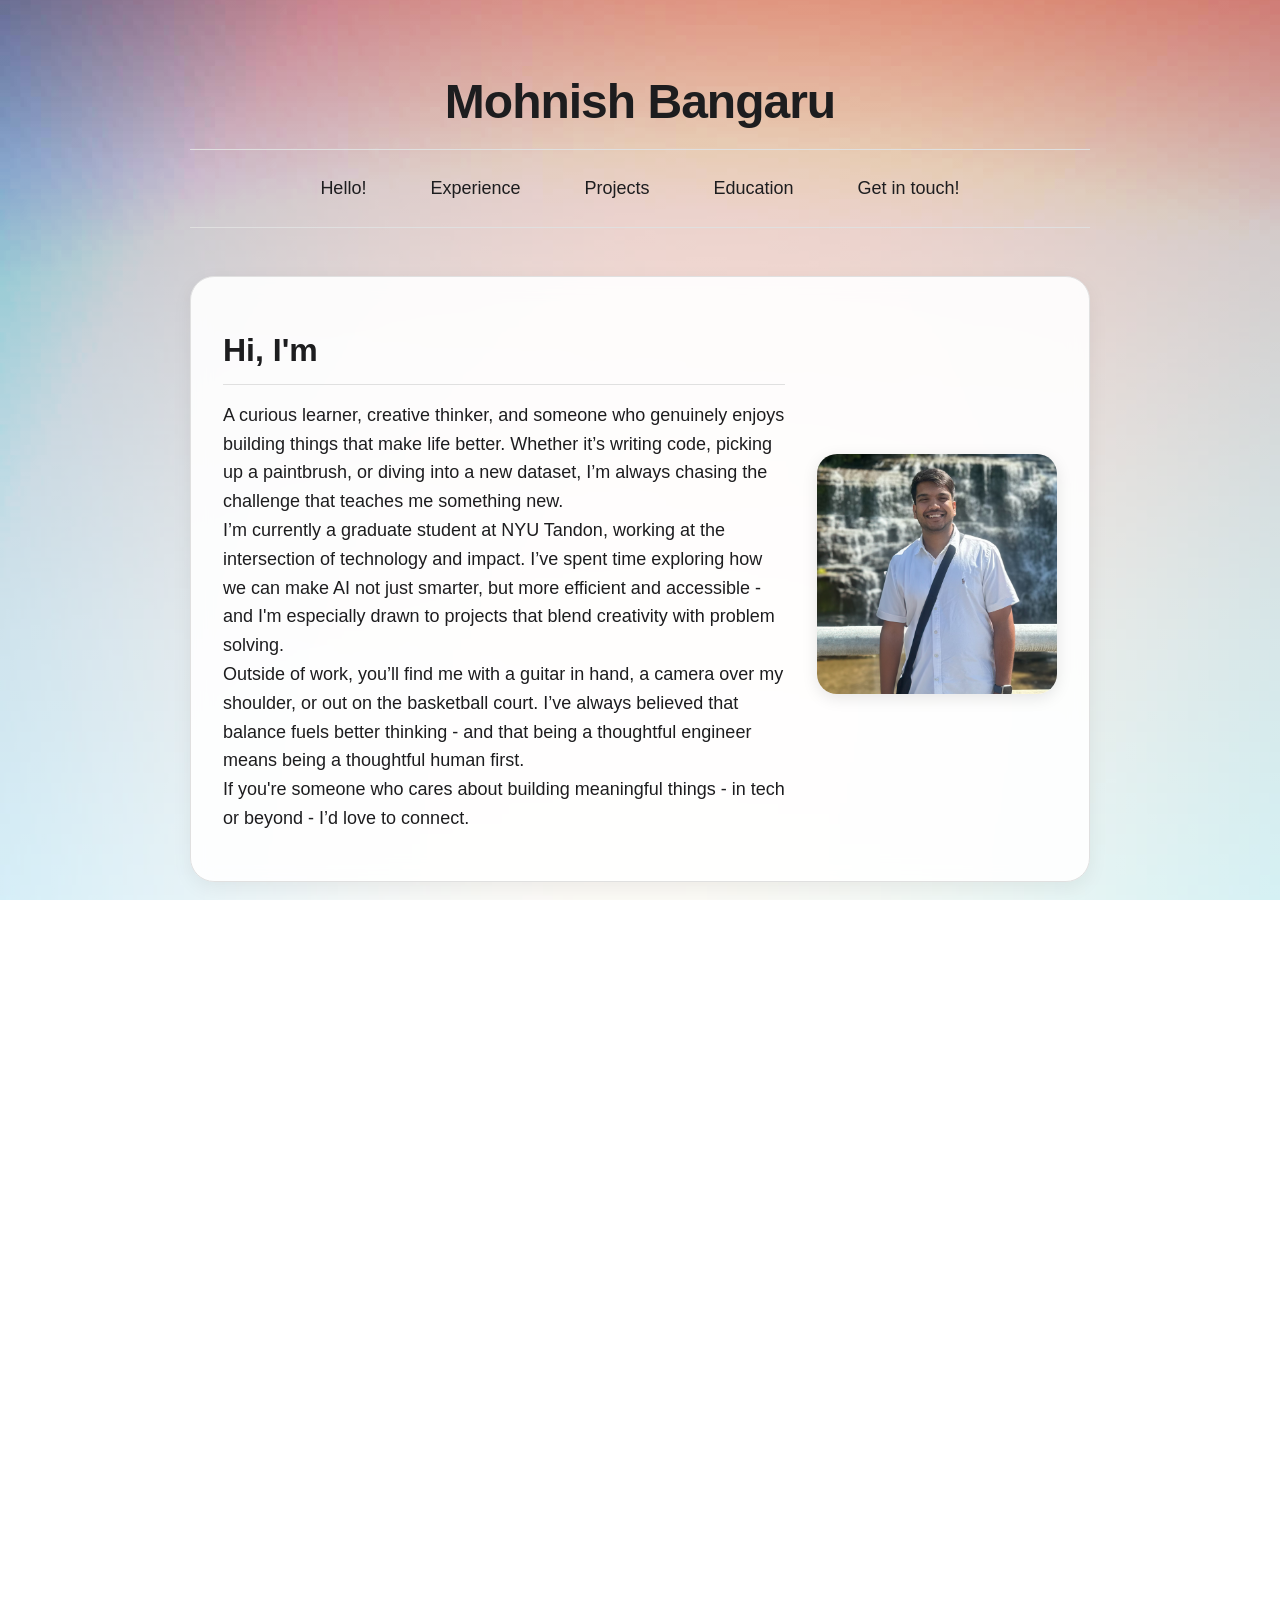
==== index.html @ 1b105433 "Remove dark mode toggle functionality - Remove theme toggle button from header - Remove all theme ma" ====
<!DOCTYPE html>
<html lang="en">
<head>
  <meta charset="UTF-8" />
  <meta name="viewport" content="width=device-width, initial-scale=1.0"/>
  
  <!-- SEO Meta Tags -->
  <title>Mohnish Bangaru - Data Scientist & ML Engineer | NYU Graduate Student</title>
  <meta name="description" content="Mohnish Bangaru is a Data Scientist and ML Engineer at NYU Tandon, specializing in AI, computer vision, and efficient deep learning. View portfolio, projects, and experience." />
  <meta name="keywords" content="Mohnish Bangaru, Data Scientist, ML Engineer, NYU, Computer Vision, AI, Deep Learning, Machine Learning, Portfolio" />
  <meta name="author" content="Mohnish Bangaru" />
  
  <!-- Open Graph Meta Tags -->
  <meta property="og:title" content="Mohnish Bangaru - Data Scientist & ML Engineer" />
  <meta property="og:description" content="Graduate student at NYU Tandon specializing in AI, computer vision, and efficient deep learning. View my portfolio and projects." />
  <meta property="og:type" content="website" />
  <meta property="og:url" content="https://mohnishbangaru.github.io" />
  <meta property="og:image" content="https://mohnishbangaru.github.io/assets/profile.jpg" />
  <meta property="og:site_name" content="Mohnish Bangaru Portfolio" />
  
  <!-- Twitter Card Meta Tags -->
  <meta name="twitter:card" content="summary_large_image" />
  <meta name="twitter:title" content="Mohnish Bangaru - Data Scientist & ML Engineer" />
  <meta name="twitter:description" content="Graduate student at NYU Tandon specializing in AI, computer vision, and efficient deep learning." />
  <meta name="twitter:image" content="https://mohnishbangaru.github.io/assets/profile.jpg" />
  
  <!-- Additional SEO Meta Tags -->
  <meta name="robots" content="index, follow" />
  <meta name="language" content="English" />
  <meta name="revisit-after" content="7 days" />
  <meta name="distribution" content="global" />
  
  <!-- Favicon -->
  <link rel="icon" type="image/x-icon" href="assets/profile.jpg" />
  <link rel="apple-touch-icon" href="assets/profile.jpg" />
  
  <!-- Preload critical resources -->
  <link rel="preload" href="style.css" as="style" />
  <link rel="preload" href="assets/profile.jpg" as="image" />
  <link rel="preload" href="assets/gradient-bg.png" as="image" />
  
  <link rel="stylesheet" href="style.css" />
  
  <!-- Structured Data (JSON-LD) -->
  <script type="application/ld+json">
  {
    "@context": "https://schema.org",
    "@type": "Person",
    "name": "Mohnish Bangaru",
    "jobTitle": "Data Scientist & ML Engineer",
    "alumniOf": {
      "@type": "CollegeOrUniversity",
      "name": "New York University, Tandon School of Engineering"
    },
    "url": "https://mohnishbangaru.github.io",
    "sameAs": [
      "https://linkedin.com/in/mohnishbangaru",
      "https://github.com/mohnishbangaru"
    ],
    "email": "mohnishbangaru@nyu.edu",
    "description": "Graduate student at NYU Tandon specializing in AI, computer vision, and efficient deep learning",
    "knowsAbout": [
      "Machine Learning",
      "Deep Learning", 
      "Computer Vision",
      "Data Science",
      "AI",
      "Python",
      "TensorFlow",
      "OpenCV"
    ],
    "worksFor": {
      "@type": "Organization",
      "name": "New York University"
    }
  }
  </script>
</head>
<body>

  <!-- Loading Screen -->
  <div id="loader">
    <div class="spinner"></div>
    <p>mohnishbangaru.github.io</p>
  </div>

  <!-- Main Content -->
  <div id="main-content" style="display: none;">

    <header>
      <h1>Mohnish Bangaru</h1>
    </header>

    <nav>
      <a href="#about">Hello!</a>
      <a href="#experience">Experience</a>
      <a href="#projects">Projects</a>
      <a href="#education">Education</a>
      <a href="#contact">Get in touch!</a>
    </nav>

    <!-- About: Scrolls freely -->
    <section id="about" class="fade-in slide-up about-section">
      <div class="about-content">
        <div class="about-text">
          <h2 class="typewrite">Hi, I'm Mohnish</h2>
    
          <p>A curious learner, creative thinker, and someone who genuinely enjoys building things that make life better. Whether it’s writing code, picking up a paintbrush, or diving into a new dataset, I’m always chasing the challenge that teaches me something new.</p>
    
          <p>I’m currently a graduate student at NYU Tandon, working at the intersection of technology and impact. I’ve spent time exploring how we can make AI not just smarter, but more efficient and accessible - and I'm especially drawn to projects that blend creativity with problem solving.</p>
    
          <p>Outside of work, you’ll find me with a guitar in hand, a camera over my shoulder, or out on the basketball court. I’ve always believed that balance fuels better thinking - and that being a thoughtful engineer means being a thoughtful human first.</p>
    
          <p>If you're someone who cares about building meaningful things - in tech or beyond - I’d love to connect.</p>
        </div>
    
        <div class="about-image">
          <img src="assets/profile.jpg" alt="Mohnish Bangaru - Data Scientist and ML Engineer" loading="lazy" decoding="async" />
        </div>
      </div>
    </section>

    <!-- Snap Scroll Container -->
    <div id="snap-scroll">

      <section id="experience" class="fade-in slide-up">
        <h2 class="typewrite">Experience</h2>
        <ul>
          <li>
            <strong>Graduate Student Data Scientist – New York University</strong><br>
            <em>Sep 2023 – Present</em><br>
            • Built ETL pipelines for 30,000+ survey strengths, cutting processing time by 50%.<br>
            • Applied NLP to improve student feedback quality by 25%.<br>
            • Deployed ML models with Docker/Kubernetes, reducing A/B test time by 60%.<br>
            • Led onboarding for new hires in ML best practices.
          </li>
          <li>
            <strong>Data Scientist – KPMG</strong><br>
            <em>Apr 2022 – May 2023</em><br>
            • Automated Python/ML reporting workflows, saving 264+ hours yearly.<br>
            • Led team to enhance anomaly detection in trading systems, reducing false positives by 40%.
          </li>
          <li>
            <strong>Analyst – KPMG</strong><br>
            <em>Jan 2021 – Apr 2022</em><br>
            • Revamped SQL for real-time data, improving execution speed by 30%.<br>
            • Built REST APIs for auto-deployment, increasing deployment frequency by 15%.
          </li>
          <a class="button" href="assets/resume.pdf" download>Download Resume</a>
        </ul>
      </section>

      <section id="projects" class="fade-in slide-up">
        <h2 class="typewrite">Projects</h2>
      
        <div class="project-grid">
      
          <!-- Recent & Graduate-Level Projects -->
          <div class="project-card">
            <h3>AA_VA: Autonomous Android App Testing Solution</h3>
            <p>Developed a universal Android app testing solution using GPT-4 reasoning and computer vision integration. Implemented OCR-based UI element detection with OpenCV and Tesseract, enabling autonomous decision-making for clicks, scrolls, and text input across any APK without code modifications.</p>
            <p><strong>Skills:</strong> Android Development, Computer Vision, OCR, GPT-4 Integration, OpenCV, Tesseract, ReportLab</p>
          </div>

          <div class="project-card">
            <h3>Integrating Quantization with Residual Connections (Ongoing)</h3>
            <p>Currently exploring the synergy between quantization-aware training and residual connection design in deep neural networks. The goal is to maintain representational capacity while drastically improving hardware efficiency - ideal for edge deployment.</p>
            <p><strong>Focus:</strong> Accuracy Retention · Efficient Inference · Low-Resource DNNs</p>
          </div>

          <div class="project-card">
            <h3>Efficient Deep Learning for Edge Deployment</h3>
            <p>Trimmed ResNet-50 using quantization-aware training and residual connections, reducing model size by 50% and memory by 65%, achieving 10x faster on-device inference.</p>
            <p><strong>Skills:</strong> Parameter Reduction, Quantization, Efficient DNN Training</p>
          </div>
      
          <div class="project-card">
            <h3>Medical Expert Question-Answering Model</h3>
            <p>Fine-tuned a Vision-Language Transformer on 5,000 MIMIC-CXR scans + reports, achieving 96% accuracy in condition identification and expert text generation.</p>
            <p><strong>Skills:</strong> Multimodal Fine-Tuning, LLMOps, Vision-Language Models</p>
          </div>
      
          <div class="project-card">
            <h3>Fine-Tuning LLMs using QLoRA</h3>
            <p>Fine-tuned Pythia 6.9B/12B with Alpaca dataset using QLoRA and tested LoRA ranks (1–16). Achieved optimal loss at rank 8 without major qualitative differences across ranks.</p>
            <p><strong>Skills:</strong> Fine-Tuning, LLMs, Experimentation, Deep Learning</p>
          </div>
      
          <!-- Undergraduate & Exploratory Projects -->
          <div class="project-card">
            <h3>Impala Chatbot</h3>
            <p>Built a customizable chatbot platform that allows consumers to define response logic for different domains or industries.</p>
          </div>
      
          <div class="project-card">
            <h3>Voice Automation for YouTube</h3>
            <p>Developed a Python-based automation tool to control YouTube via voice commands.</p>
            <p><strong>Skills:</strong> Python, Voice Commands</p>
          </div>
      
          <div class="project-card">
            <h3>Visual COVID Dashboard</h3>
            <p>Created an interactive dashboard to visualize COVID-19 data trends using R.</p>
            <p><strong>Skills:</strong> R Programming, Data Visualization</p>
          </div>
      
          <div class="project-card">
            <h3>Stock Market Prediction</h3>
            <p>Built a predictive model using S&P 500 market data and time series analysis techniques.</p>
          </div>
      
          <div class="project-card">
            <h3>Exoplanet Hunting</h3>
            <p>Analyzed NASA Kepler telescope time series data to identify exoplanet candidates using signal detection algorithms.</p>
          </div>
      
          <div class="project-card">
            <h3>Automated Pothole Detection</h3>
            <p>Developed a computer vision model to detect potholes from road images, contributing to smart city infrastructure solutions.</p>
          </div>
      
      </section>
      

      <section id="education" class="fade-in slide-up">
        <h2 class="typewrite">Education</h2>
        <ul>
          <li>
            <strong>New York University, Tandon School of Engineering</strong><br>
            Master of Science in Computer Engineering – GPA: 3.8/4.0<br>
            <em>Sep 2023 – May 2025</em>
          </li>
          <li>
            <strong>SRM Institute of Science and Technology</strong><br>
            B.Tech in Computer Science and Engineering – GPA: 3.8/4.0<br>
            <em>Jul 2017 – May 2021</em>
          </li>
        </ul>
      </section>

      <section id="contact" class="fade-in slide-up">
        <h2 class="typewrite">Get in touch!</h2>
        <p>Email: <a href="mailto:mohnishbangaru@nyu.edu">mohnishbangaru@nyu.edu</a></p>
        <p>🔗 <a href="https://linkedin.com/in/mohnishbangaru" target="_blank">LinkedIn</a> | <a href="https://github.com/mohnishbangaru" target="_blank">GitHub</a></p>
      </section>

    </div>

    <footer>
      <p>&copy; 2025 Mohnish Bangaru. All rights reserved.</p>
    </footer>

  </div>

  <!-- Script to handle loader and scroll-to-top -->
  <script>
    // Register Service Worker for caching
    if ('serviceWorker' in navigator) {
      window.addEventListener('load', () => {
        navigator.serviceWorker.register('/sw.js')
          .then(registration => {
            console.log('SW registered: ', registration);
          })
          .catch(registrationError => {
            console.log('SW registration failed: ', registrationError);
          });
      });
    }

    // Typing animation for section headers
    function typeText(el, speed = 50) {
      const text = el.textContent;
      el.textContent = "";
      let i = 0;
  
      const interval = setInterval(() => {
        el.textContent += text.charAt(i);
        i++;
        if (i >= text.length) clearInterval(interval);
      }, speed);
    }
  
    window.addEventListener("load", function () {
      setTimeout(() => {
        // Hide loader and show main content
        document.getElementById("loader").style.display = "none";
        document.getElementById("main-content").style.display = "block";
  
        // Scroll to top
        requestAnimationFrame(() => {
          window.scrollTo({ top: 0, behavior: "instant" });
        });
  
        // Apply typing effect to all section h2s with class 'typewrite'
        document.querySelectorAll("section h2.typewrite").forEach((el, i) => {
          setTimeout(() => typeText(el), i * 300); // staggered animation per section
        });

        // Set staggered animation delays for project cards
        document.querySelectorAll(".project-card").forEach((card, index) => {
          card.style.setProperty('--card-index', index);
        });
  
      }, 1000); // Loader delay
    });
  </script>

</body>
</html>
---- style.css ----
/* CSS Variables for theming */
:root {
  /* Light theme colors */
  --bg-primary: #ffffff;
  --bg-secondary: rgba(255, 255, 255, 0.9);
  --text-primary: #1d1d1f;
  --text-secondary: #6e6e73;
  --accent-primary: #0071e3;
  --accent-secondary: #1e90ff;
  --border-color: #e0e0e0;
  --shadow-color: rgba(0, 0, 0, 0.06);
  --card-bg: rgba(255, 255, 255, 0.9);
  --gradient-overlay: rgba(255, 255, 255, 0.6);
}

/* Reset and base styles */
* {
  margin: 0;
  padding: 0;
  box-sizing: border-box;
}

html, body {
  height: 100%;
  scroll-behavior: smooth;
  overflow-y: scroll;
}

body {
  font-family: -apple-system, BlinkMacSystemFont, 'Segoe UI', Roboto, Helvetica, Arial, sans-serif;
  background: 
    linear-gradient(var(--gradient-overlay), var(--gradient-overlay)),
    url("assets/gradient-bg.png") center/cover no-repeat fixed;
  background-blend-mode: overlay;
  color: var(--text-primary);
  font-size: 18px;
  line-height: 1.6;
  /* Performance optimizations */
  will-change: scroll-position;
  contain: layout style paint;
  /* Smooth theme transitions */
  transition: background-color 0.3s ease, color 0.3s ease;
}

/* Layout */
header, nav, section, footer {
  max-width: 900px;
  margin: auto;
}

header {
  text-align: center;
  padding-top: 4rem;
  position: relative;
}

header h1 {
  font-size: 3rem;
  font-weight: 600;
  letter-spacing: -1px;
  margin-bottom: 0.5rem;
  color: var(--text-primary);
  transition: color 0.3s ease;
}

header p {
  font-size: 1.25rem;
  color: var(--text-secondary);
  transition: color 0.3s ease;
}



/* Navigation */
nav {
  display: flex;
  justify-content: center;
  gap: 2rem;
  margin-bottom: 3rem;
  border-top: 1px solid var(--border-color);
  border-bottom: 1px solid var(--border-color);
  padding: 1rem 0;
  transition: border-color 0.3s ease;
}

nav a {
  text-decoration: none;
  color: var(--text-primary);
  font-weight: 500;
  transition: all 0.3s ease;
  position: relative;
  padding: 0.5rem 1rem;
  border-radius: 8px;
}

nav a:hover {
  color: var(--accent-primary);
  background: var(--card-bg);
  transform: translateY(-2px);
}

nav a::after {
  content: '';
  position: absolute;
  bottom: -2px;
  left: 50%;
  width: 0;
  height: 2px;
  background: var(--accent-primary);
  transition: all 0.3s ease;
  transform: translateX(-50%);
}

nav a:hover::after {
  width: 80%;
}

/* Section styling (scroll snap + content fit) */
section {
  scroll-snap-align: start;
  scroll-margin-top: 3rem;
  margin: 3rem auto;
  padding: 3rem 2rem;
  width: 90%;
  background: var(--card-bg);
  border-radius: 24px;
  box-shadow: 0 6px 20px var(--shadow-color);
  transition: all 0.4s cubic-bezier(0.4, 0, 0.2, 1);
  border: 1px solid var(--border-color);
  backdrop-filter: blur(10px);
}

section:hover {
  transform: translateY(-4px) scale(1.02);
  box-shadow: 0 12px 40px var(--shadow-color);
}

section h2 {
  font-size: 2rem;
  margin-bottom: 1rem;
  border-bottom: 1px solid var(--border-color);
  padding-bottom: 0.5rem;
  color: var(--text-primary);
  transition: color 0.3s ease;
}

ul li {
  margin-bottom: 1rem;
}

/* Footer */
footer {
  text-align: center;
  font-size: 0.9rem;
  color: var(--text-secondary);
  border-top: 1px solid var(--border-color);
  padding-top: 1rem;
  margin-bottom: 2rem;
  transition: color 0.3s ease, border-color 0.3s ease;
}

/* Button */
.button {
  display: inline-block;
  margin-top: 1rem;
  padding: 0.75rem 1.5rem;
  border-radius: 12px;
  background: linear-gradient(135deg, var(--accent-primary), var(--accent-secondary));
  color: white;
  font-weight: 600;
  text-decoration: none;
  transition: all 0.3s ease;
  position: relative;
  overflow: hidden;
}

.button::before {
  content: '';
  position: absolute;
  top: 0;
  left: -100%;
  width: 100%;
  height: 100%;
  background: linear-gradient(90deg, transparent, rgba(255, 255, 255, 0.2), transparent);
  transition: left 0.5s ease;
}

.button:hover::before {
  left: 100%;
}

.button:hover {
  background: linear-gradient(135deg, var(--accent-secondary), var(--accent-primary));
  transform: translateY(-2px);
  box-shadow: 0 6px 20px rgba(0, 113, 227, 0.3);
}

/* About section with image */
.about-section {
  display: flex;
  align-items: center;
  justify-content: center;
  scroll-snap-align: none;
}

.about-content {
  display: flex;
  flex-direction: row;
  align-items: center;
  gap: 2rem;
  flex-wrap: wrap;
}

.about-text {
  flex: 1;
  min-width: 250px;
}

.about-image img {
  width: 240px;
  height: 240px;
  object-fit: cover;
  border-radius: 20px;
  box-shadow: 0 4px 16px rgba(0, 0, 0, 0.1);
  /* Performance optimizations */
  will-change: transform;
  backface-visibility: hidden;
  transform: translateZ(0);
}

/* Enhanced Animations */
.fade-in {
  opacity: 0;
  animation: fadeIn 1.2s cubic-bezier(0.4, 0, 0.2, 1) forwards;
}

.slide-up {
  transform: translateY(50px);
  opacity: 0;
  animation: slideUp 1.2s cubic-bezier(0.4, 0, 0.2, 1) forwards;
}

/* Staggered animations for project cards */
.project-card {
  animation: cardAppear 0.8s cubic-bezier(0.4, 0, 0.2, 1) forwards;
  animation-delay: calc(var(--card-index, 0) * 0.1s);
  opacity: 0;
  transform: translateY(30px);
}

@keyframes fadeIn {
  to {
    opacity: 1;
  }
}

@keyframes slideUp {
  to {
    opacity: 1;
    transform: translateY(0);
  }
}

@keyframes cardAppear {
  to {
    opacity: 1;
    transform: translateY(0);
  }
}

/* Floating animation for header */
header h1 {
  animation: float 6s ease-in-out infinite;
}

@keyframes float {
  0%, 100% {
    transform: translateY(0px);
  }
  50% {
    transform: translateY(-10px);
  }
}



/* Enhanced hover effects */
.project-card:hover {
  animation: cardHover 0.3s ease-out forwards;
}

@keyframes cardHover {
  to {
    transform: translateY(-8px) scale(1.03);
    box-shadow: 0 20px 40px var(--shadow-color);
  }
}

/* Loader styles */
#loader {
  position: fixed;
  top: 0;
  left: 0;
  width: 100%;
  height: 100vh; /* not 100% */
  background: var(--bg-primary);
  display: flex;
  flex-direction: column;
  align-items: center;
  justify-content: center;
  z-index: 9999;
  transition: background-color 0.3s ease;
}

.spinner {
  width: 50px;
  height: 50px;
  border: 5px solid var(--border-color);
  border-top-color: var(--accent-primary);
  border-radius: 50%;
  animation: spin 1s linear infinite;
  margin-bottom: 1rem;
  transition: border-color 0.3s ease;
}

@keyframes spin {
  to {
    transform: rotate(360deg);
  }
}

#snap-scroll {
  scroll-snap-type: y mandatory;
}

#snap-scroll section {
  scroll-snap-align: start;
}

.project-grid {
  display: grid;
  grid-template-columns: repeat(auto-fit, minmax(280px, 1fr));
  gap: 2rem;
  margin-top: 2rem;
}

.project-card {
  background: var(--card-bg);
  padding: 1.5rem;
  border-radius: 16px;
  box-shadow: 0 4px 12px var(--shadow-color);
  transition: all 0.4s cubic-bezier(0.4, 0, 0.2, 1);
  border: 1px solid var(--border-color);
  backdrop-filter: blur(10px);
  position: relative;
  overflow: hidden;
}

.project-card::before {
  content: '';
  position: absolute;
  top: 0;
  left: -100%;
  width: 100%;
  height: 100%;
  background: linear-gradient(90deg, transparent, rgba(255, 255, 255, 0.1), transparent);
  transition: left 0.5s ease;
}

.project-card:hover::before {
  left: 100%;
}

.project-card:hover {
  transform: translateY(-6px) scale(1.02);
  box-shadow: 0 12px 32px var(--shadow-color);
}

.project-card h3 {
  margin-bottom: 0.75rem;
  font-size: 1.2rem;
  color: var(--accent-primary);
  transition: color 0.3s ease;
}

.project-card p {
  font-size: 0.95rem;
  color: var(--text-primary);
  line-height: 1.5;
  transition: color 0.3s ease;
}
---- style.css ----
/* CSS Variables for theming */
:root {
  /* Light theme colors */
  --bg-primary: #ffffff;
  --bg-secondary: rgba(255, 255, 255, 0.9);
  --text-primary: #1d1d1f;
  --text-secondary: #6e6e73;
  --accent-primary: #0071e3;
  --accent-secondary: #1e90ff;
  --border-color: #e0e0e0;
  --shadow-color: rgba(0, 0, 0, 0.06);
  --card-bg: rgba(255, 255, 255, 0.9);
  --gradient-overlay: rgba(255, 255, 255, 0.6);
}

/* Reset and base styles */
* {
  margin: 0;
  padding: 0;
  box-sizing: border-box;
}

html, body {
  height: 100%;
  scroll-behavior: smooth;
  overflow-y: scroll;
}

body {
  font-family: -apple-system, BlinkMacSystemFont, 'Segoe UI', Roboto, Helvetica, Arial, sans-serif;
  background: 
    linear-gradient(var(--gradient-overlay), var(--gradient-overlay)),
    url("assets/gradient-bg.png") center/cover no-repeat fixed;
  background-blend-mode: overlay;
  color: var(--text-primary);
  font-size: 18px;
  line-height: 1.6;
  /* Performance optimizations */
  will-change: scroll-position;
  contain: layout style paint;
  /* Smooth theme transitions */
  transition: background-color 0.3s ease, color 0.3s ease;
}

/* Layout */
header, nav, section, footer {
  max-width: 900px;
  margin: auto;
}

header {
  text-align: center;
  padding-top: 4rem;
  position: relative;
}

header h1 {
  font-size: 3rem;
  font-weight: 600;
  letter-spacing: -1px;
  margin-bottom: 0.5rem;
  color: var(--text-primary);
  transition: color 0.3s ease;
}

header p {
  font-size: 1.25rem;
  color: var(--text-secondary);
  transition: color 0.3s ease;
}



/* Navigation */
nav {
  display: flex;
  justify-content: center;
  gap: 2rem;
  margin-bottom: 3rem;
  border-top: 1px solid var(--border-color);
  border-bottom: 1px solid var(--border-color);
  padding: 1rem 0;
  transition: border-color 0.3s ease;
}

nav a {
  text-decoration: none;
  color: var(--text-primary);
  font-weight: 500;
  transition: all 0.3s ease;
  position: relative;
  padding: 0.5rem 1rem;
  border-radius: 8px;
}

nav a:hover {
  color: var(--accent-primary);
  background: var(--card-bg);
  transform: translateY(-2px);
}

nav a::after {
  content: '';
  position: absolute;
  bottom: -2px;
  left: 50%;
  width: 0;
  height: 2px;
  background: var(--accent-primary);
  transition: all 0.3s ease;
  transform: translateX(-50%);
}

nav a:hover::after {
  width: 80%;
}

/* Section styling (scroll snap + content fit) */
section {
  scroll-snap-align: start;
  scroll-margin-top: 3rem;
  margin: 3rem auto;
  padding: 3rem 2rem;
  width: 90%;
  background: var(--card-bg);
  border-radius: 24px;
  box-shadow: 0 6px 20px var(--shadow-color);
  transition: all 0.4s cubic-bezier(0.4, 0, 0.2, 1);
  border: 1px solid var(--border-color);
  backdrop-filter: blur(10px);
}

section:hover {
  transform: translateY(-4px) scale(1.02);
  box-shadow: 0 12px 40px var(--shadow-color);
}

section h2 {
  font-size: 2rem;
  margin-bottom: 1rem;
  border-bottom: 1px solid var(--border-color);
  padding-bottom: 0.5rem;
  color: var(--text-primary);
  transition: color 0.3s ease;
}

ul li {
  margin-bottom: 1rem;
}

/* Footer */
footer {
  text-align: center;
  font-size: 0.9rem;
  color: var(--text-secondary);
  border-top: 1px solid var(--border-color);
  padding-top: 1rem;
  margin-bottom: 2rem;
  transition: color 0.3s ease, border-color 0.3s ease;
}

/* Button */
.button {
  display: inline-block;
  margin-top: 1rem;
  padding: 0.75rem 1.5rem;
  border-radius: 12px;
  background: linear-gradient(135deg, var(--accent-primary), var(--accent-secondary));
  color: white;
  font-weight: 600;
  text-decoration: none;
  transition: all 0.3s ease;
  position: relative;
  overflow: hidden;
}

.button::before {
  content: '';
  position: absolute;
  top: 0;
  left: -100%;
  width: 100%;
  height: 100%;
  background: linear-gradient(90deg, transparent, rgba(255, 255, 255, 0.2), transparent);
  transition: left 0.5s ease;
}

.button:hover::before {
  left: 100%;
}

.button:hover {
  background: linear-gradient(135deg, var(--accent-secondary), var(--accent-primary));
  transform: translateY(-2px);
  box-shadow: 0 6px 20px rgba(0, 113, 227, 0.3);
}

/* About section with image */
.about-section {
  display: flex;
  align-items: center;
  justify-content: center;
  scroll-snap-align: none;
}

.about-content {
  display: flex;
  flex-direction: row;
  align-items: center;
  gap: 2rem;
  flex-wrap: wrap;
}

.about-text {
  flex: 1;
  min-width: 250px;
}

.about-image img {
  width: 240px;
  height: 240px;
  object-fit: cover;
  border-radius: 20px;
  box-shadow: 0 4px 16px rgba(0, 0, 0, 0.1);
  /* Performance optimizations */
  will-change: transform;
  backface-visibility: hidden;
  transform: translateZ(0);
}

/* Enhanced Animations */
.fade-in {
  opacity: 0;
  animation: fadeIn 1.2s cubic-bezier(0.4, 0, 0.2, 1) forwards;
}

.slide-up {
  transform: translateY(50px);
  opacity: 0;
  animation: slideUp 1.2s cubic-bezier(0.4, 0, 0.2, 1) forwards;
}

/* Staggered animations for project cards */
.project-card {
  animation: cardAppear 0.8s cubic-bezier(0.4, 0, 0.2, 1) forwards;
  animation-delay: calc(var(--card-index, 0) * 0.1s);
  opacity: 0;
  transform: translateY(30px);
}

@keyframes fadeIn {
  to {
    opacity: 1;
  }
}

@keyframes slideUp {
  to {
    opacity: 1;
    transform: translateY(0);
  }
}

@keyframes cardAppear {
  to {
    opacity: 1;
    transform: translateY(0);
  }
}

/* Floating animation for header */
header h1 {
  animation: float 6s ease-in-out infinite;
}

@keyframes float {
  0%, 100% {
    transform: translateY(0px);
  }
  50% {
    transform: translateY(-10px);
  }
}



/* Enhanced hover effects */
.project-card:hover {
  animation: cardHover 0.3s ease-out forwards;
}

@keyframes cardHover {
  to {
    transform: translateY(-8px) scale(1.03);
    box-shadow: 0 20px 40px var(--shadow-color);
  }
}

/* Loader styles */
#loader {
  position: fixed;
  top: 0;
  left: 0;
  width: 100%;
  height: 100vh; /* not 100% */
  background: var(--bg-primary);
  display: flex;
  flex-direction: column;
  align-items: center;
  justify-content: center;
  z-index: 9999;
  transition: background-color 0.3s ease;
}

.spinner {
  width: 50px;
  height: 50px;
  border: 5px solid var(--border-color);
  border-top-color: var(--accent-primary);
  border-radius: 50%;
  animation: spin 1s linear infinite;
  margin-bottom: 1rem;
  transition: border-color 0.3s ease;
}

@keyframes spin {
  to {
    transform: rotate(360deg);
  }
}

#snap-scroll {
  scroll-snap-type: y mandatory;
}

#snap-scroll section {
  scroll-snap-align: start;
}

.project-grid {
  display: grid;
  grid-template-columns: repeat(auto-fit, minmax(280px, 1fr));
  gap: 2rem;
  margin-top: 2rem;
}

.project-card {
  background: var(--card-bg);
  padding: 1.5rem;
  border-radius: 16px;
  box-shadow: 0 4px 12px var(--shadow-color);
  transition: all 0.4s cubic-bezier(0.4, 0, 0.2, 1);
  border: 1px solid var(--border-color);
  backdrop-filter: blur(10px);
  position: relative;
  overflow: hidden;
}

.project-card::before {
  content: '';
  position: absolute;
  top: 0;
  left: -100%;
  width: 100%;
  height: 100%;
  background: linear-gradient(90deg, transparent, rgba(255, 255, 255, 0.1), transparent);
  transition: left 0.5s ease;
}

.project-card:hover::before {
  left: 100%;
}

.project-card:hover {
  transform: translateY(-6px) scale(1.02);
  box-shadow: 0 12px 32px var(--shadow-color);
}

.project-card h3 {
  margin-bottom: 0.75rem;
  font-size: 1.2rem;
  color: var(--accent-primary);
  transition: color 0.3s ease;
}

.project-card p {
  font-size: 0.95rem;
  color: var(--text-primary);
  line-height: 1.5;
  transition: color 0.3s ease;
}
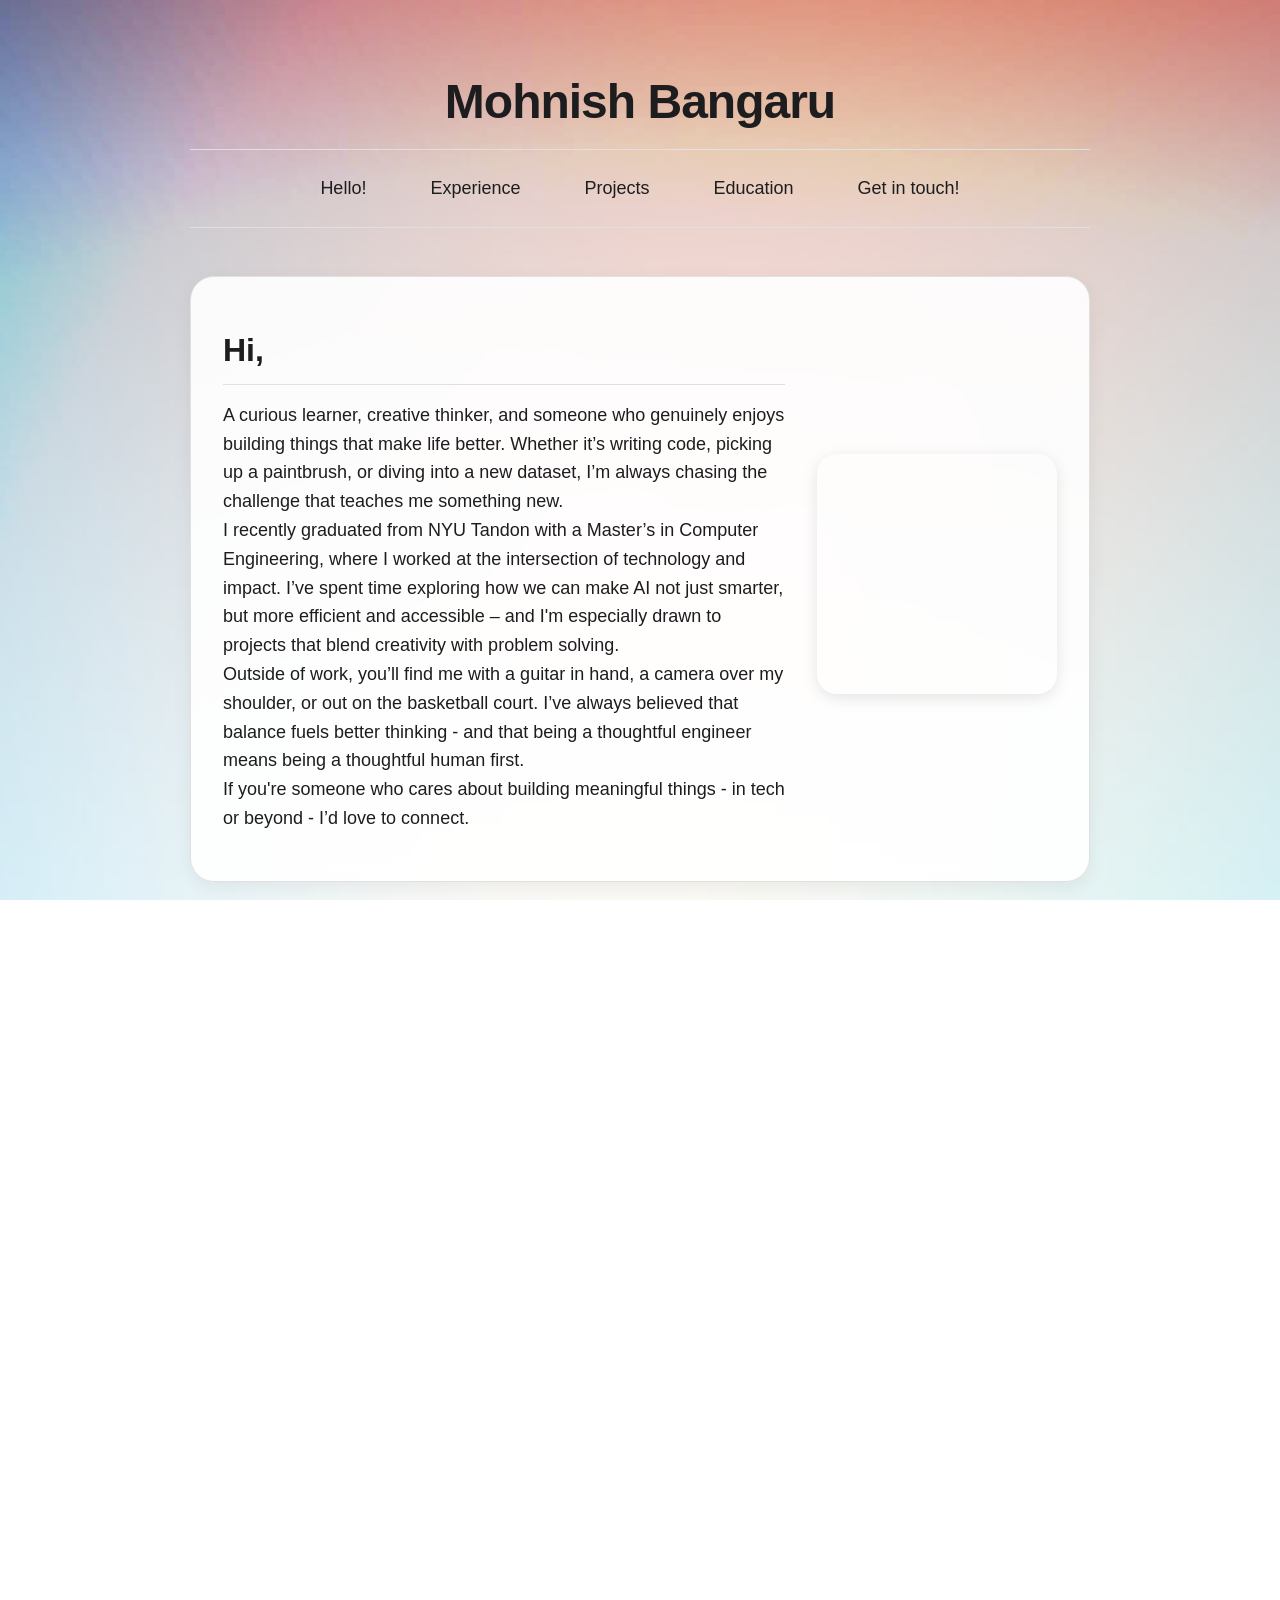
==== commit 04db43ed: "Update about, experience, and metadata to reflect recent NYU Tandon graduation" ====
--- a/index.html
+++ b/index.html
@@ -5,14 +5,14 @@
   <meta name="viewport" content="width=device-width, initial-scale=1.0"/>
   
   <!-- SEO Meta Tags -->
-  <title>Mohnish Bangaru - Data Scientist & ML Engineer | NYU Graduate Student</title>
-  <meta name="description" content="Mohnish Bangaru is a Data Scientist and ML Engineer at NYU Tandon, specializing in AI, computer vision, and efficient deep learning. View portfolio, projects, and experience." />
+  <title>Mohnish Bangaru - Data Scientist & ML Engineer | NYU Graduate</title>
+  <meta name="description" content="Mohnish Bangaru is a recent graduate from NYU Tandon with expertise in AI, computer vision, and efficient deep learning. View portfolio, projects, and experience." />
   <meta name="keywords" content="Mohnish Bangaru, Data Scientist, ML Engineer, NYU, Computer Vision, AI, Deep Learning, Machine Learning, Portfolio" />
   <meta name="author" content="Mohnish Bangaru" />
   
   <!-- Open Graph Meta Tags -->
   <meta property="og:title" content="Mohnish Bangaru - Data Scientist & ML Engineer" />
-  <meta property="og:description" content="Graduate student at NYU Tandon specializing in AI, computer vision, and efficient deep learning. View my portfolio and projects." />
+  <meta property="og:description" content="Recent graduate from NYU Tandon specializing in AI, computer vision, and efficient deep learning. View my portfolio and projects." />
   <meta property="og:type" content="website" />
   <meta property="og:url" content="https://mohnishbangaru.github.io" />
   <meta property="og:image" content="https://mohnishbangaru.github.io/assets/profile.jpg" />
@@ -21,7 +21,7 @@
   <!-- Twitter Card Meta Tags -->
   <meta name="twitter:card" content="summary_large_image" />
   <meta name="twitter:title" content="Mohnish Bangaru - Data Scientist & ML Engineer" />
-  <meta name="twitter:description" content="Graduate student at NYU Tandon specializing in AI, computer vision, and efficient deep learning." />
+  <meta name="twitter:description" content="Recent graduate from NYU Tandon specializing in AI, computer vision, and efficient deep learning." />
   <meta name="twitter:image" content="https://mohnishbangaru.github.io/assets/profile.jpg" />
   
   <!-- Additional SEO Meta Tags -->
@@ -58,7 +58,7 @@
       "https://github.com/mohnishbangaru"
     ],
     "email": "mohnishbangaru@nyu.edu",
-    "description": "Graduate student at NYU Tandon specializing in AI, computer vision, and efficient deep learning",
+    "description": "Recent graduate from NYU Tandon specializing in AI, computer vision, and efficient deep learning",
     "knowsAbout": [
       "Machine Learning",
       "Deep Learning", 
@@ -107,7 +107,7 @@
     
           <p>A curious learner, creative thinker, and someone who genuinely enjoys building things that make life better. Whether it’s writing code, picking up a paintbrush, or diving into a new dataset, I’m always chasing the challenge that teaches me something new.</p>
     
-          <p>I’m currently a graduate student at NYU Tandon, working at the intersection of technology and impact. I’ve spent time exploring how we can make AI not just smarter, but more efficient and accessible - and I'm especially drawn to projects that blend creativity with problem solving.</p>
+          <p>I recently graduated from NYU Tandon with a Master’s in Computer Engineering, where I worked at the intersection of technology and impact. I’ve spent time exploring how we can make AI not just smarter, but more efficient and accessible – and I'm especially drawn to projects that blend creativity with problem solving.</p>
     
           <p>Outside of work, you’ll find me with a guitar in hand, a camera over my shoulder, or out on the basketball court. I’ve always believed that balance fuels better thinking - and that being a thoughtful engineer means being a thoughtful human first.</p>
     
@@ -128,7 +128,7 @@
         <ul>
           <li>
             <strong>Graduate Student Data Scientist – New York University</strong><br>
-            <em>Sep 2023 – Present</em><br>
+            <em>Sep 2023 – May 2025</em><br>
             • Built ETL pipelines for 30,000+ survey strengths, cutting processing time by 50%.<br>
             • Applied NLP to improve student feedback quality by 25%.<br>
             • Deployed ML models with Docker/Kubernetes, reducing A/B test time by 60%.<br>
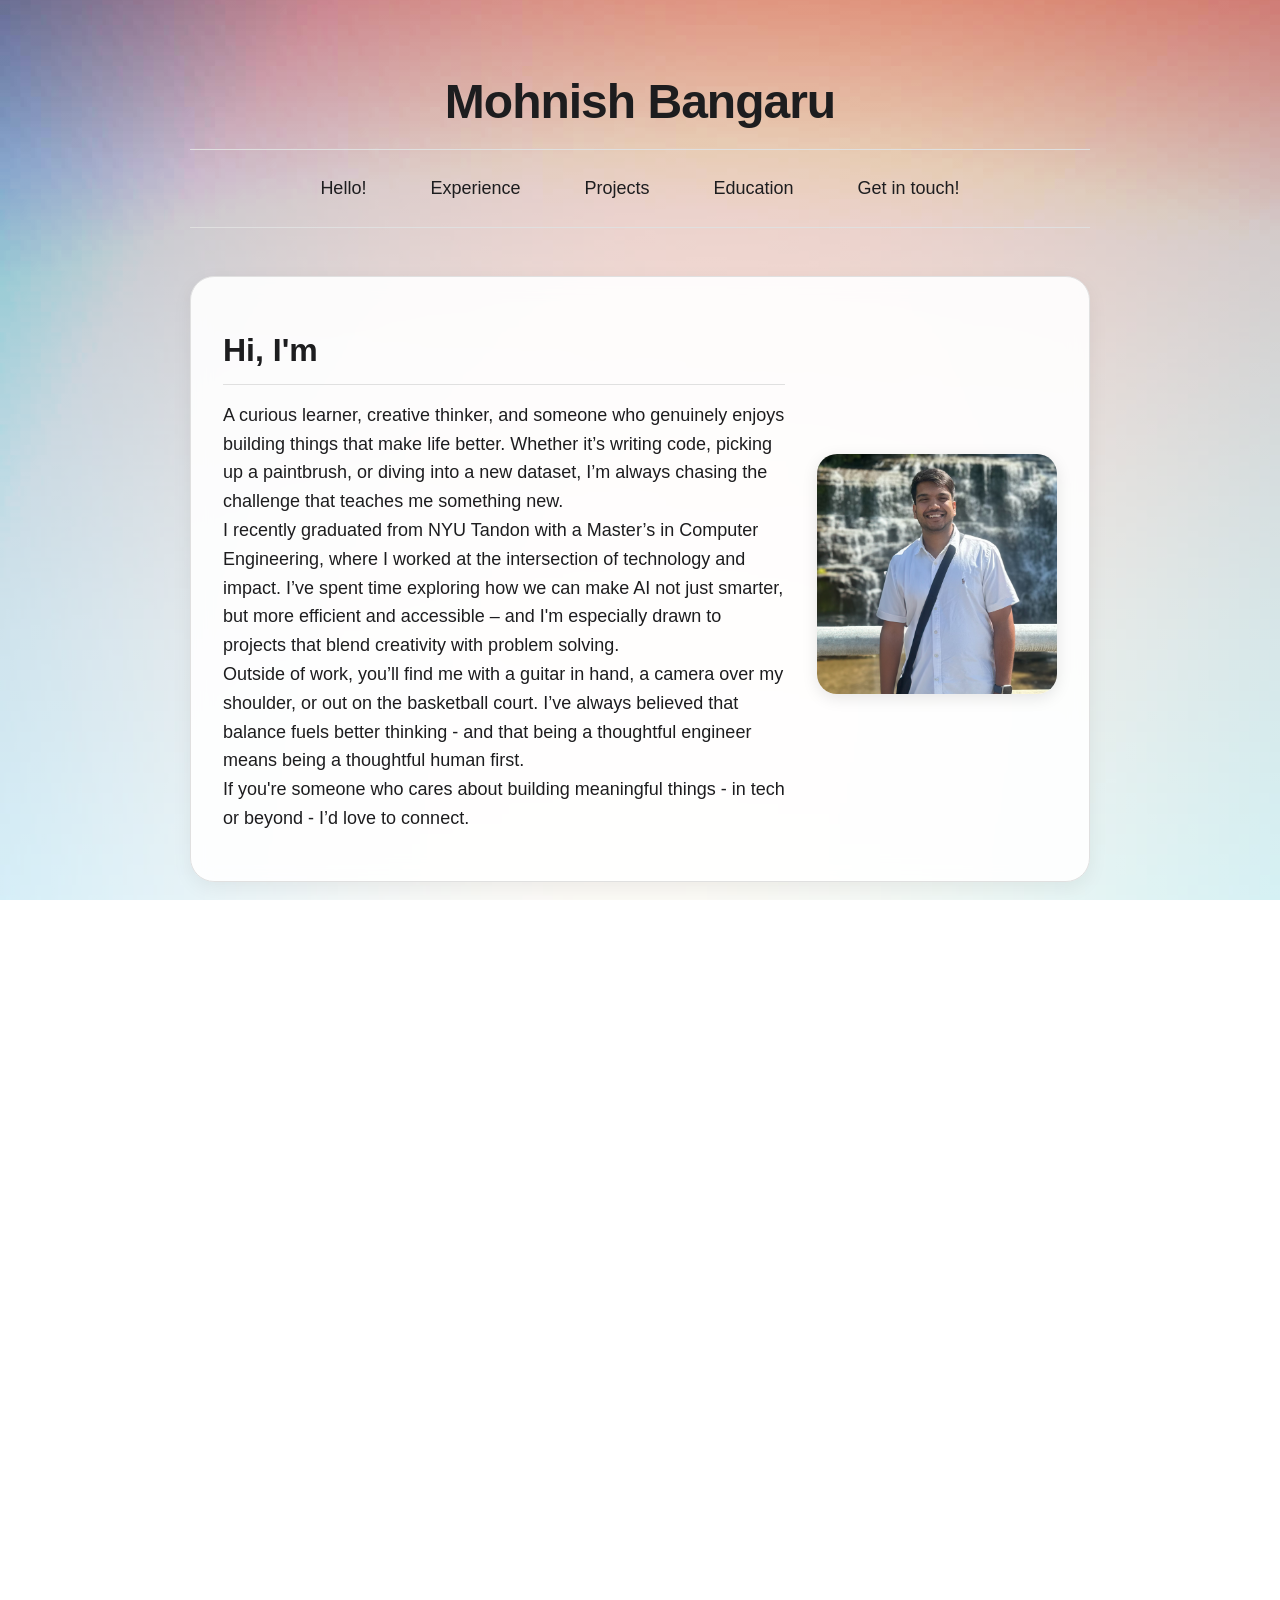
==== commit 4404c7fc: "Update job title from Graduate Student Data Scientist to Graduate Student Data Analyst in experience" ====
--- a/index.html
+++ b/index.html
@@ -127,7 +127,7 @@
         <h2 class="typewrite">Experience</h2>
         <ul>
           <li>
-            <strong>Graduate Student Data Scientist – New York University</strong><br>
+            <strong>Graduate Student Data Analyst – New York University</strong><br>
             <em>Sep 2023 – May 2025</em><br>
             • Built ETL pipelines for 30,000+ survey strengths, cutting processing time by 50%.<br>
             • Applied NLP to improve student feedback quality by 25%.<br>
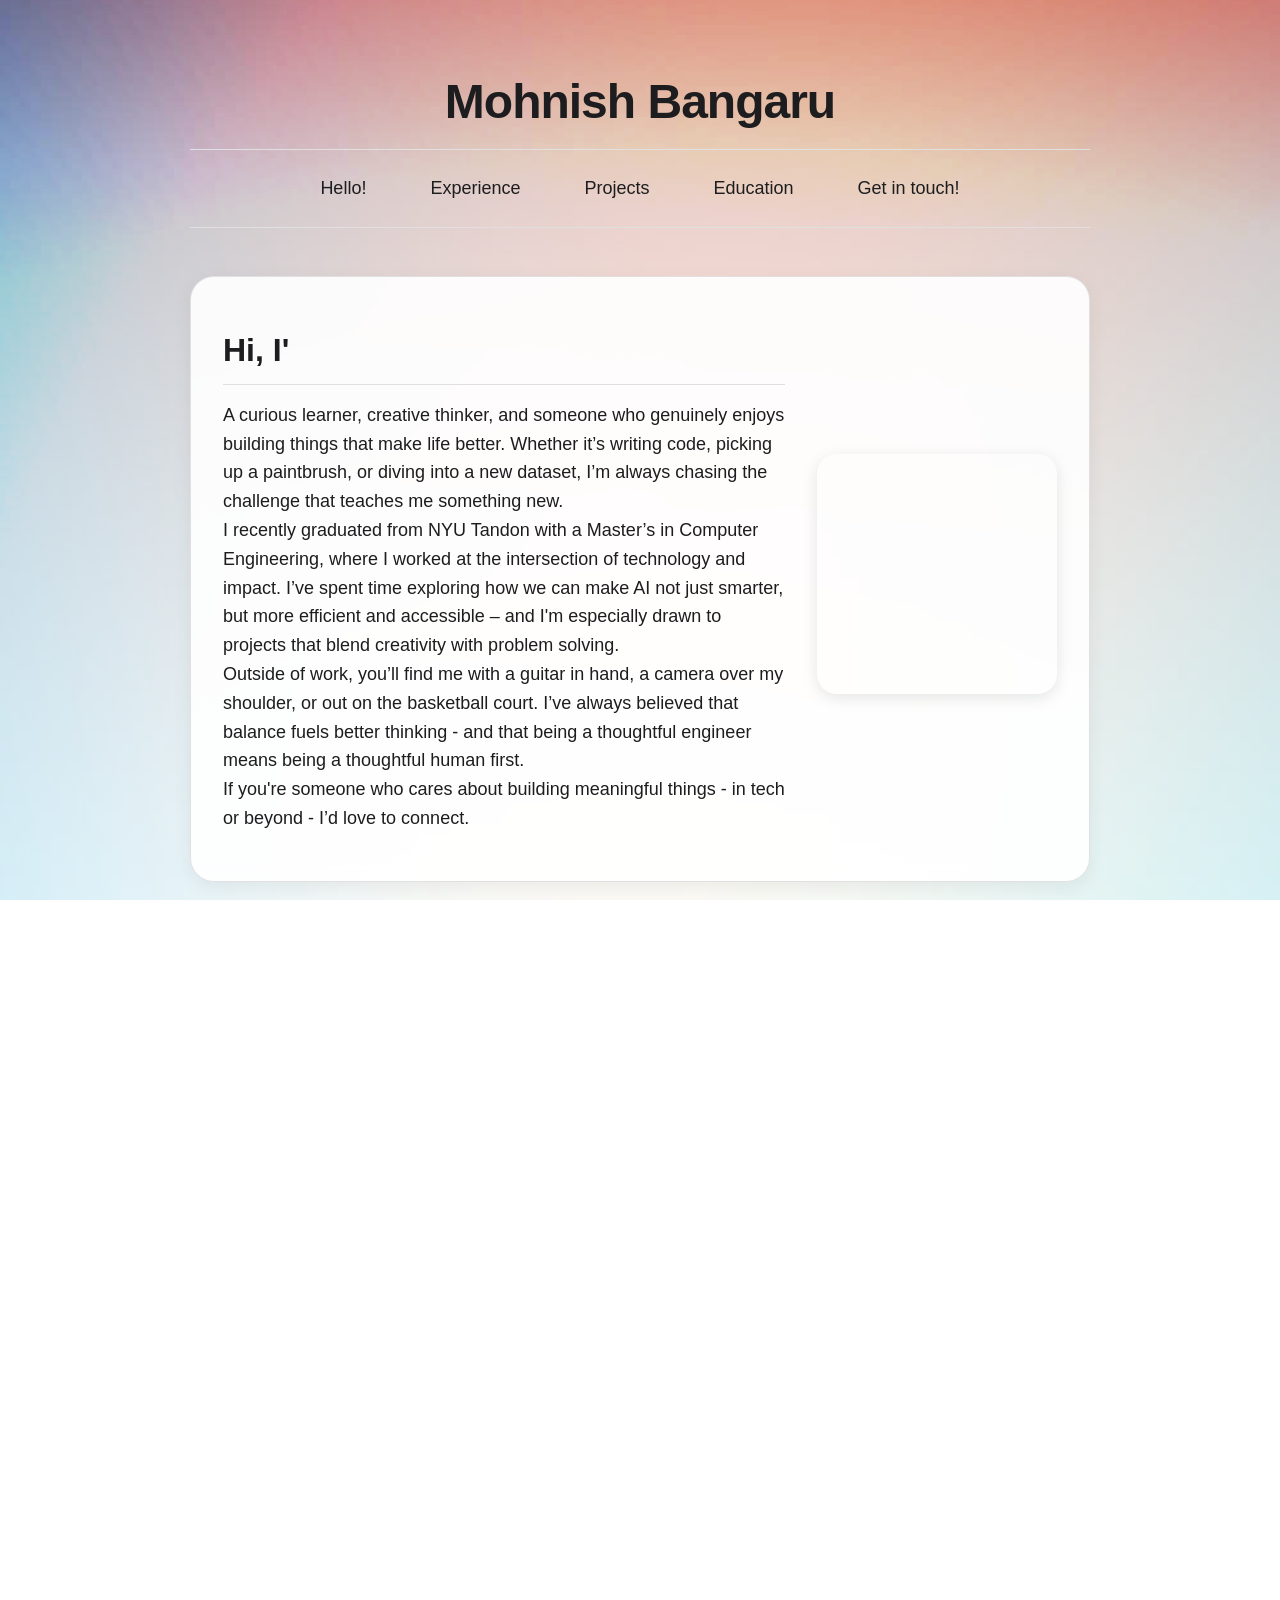
==== commit b2dc7fcc: "Make project cards clickable with GitHub repository links - Wrap each project card in anchor tags li" ====
--- a/index.html
+++ b/index.html
@@ -156,68 +156,90 @@
         <div class="project-grid">
       
           <!-- Recent & Graduate-Level Projects -->
-          <div class="project-card">
-            <h3>AA_VA: Autonomous Android App Testing Solution</h3>
-            <p>Developed a universal Android app testing solution using GPT-4 reasoning and computer vision integration. Implemented OCR-based UI element detection with OpenCV and Tesseract, enabling autonomous decision-making for clicks, scrolls, and text input across any APK without code modifications.</p>
-            <p><strong>Skills:</strong> Android Development, Computer Vision, OCR, GPT-4 Integration, OpenCV, Tesseract, ReportLab</p>
-          </div>
-
-          <div class="project-card">
-            <h3>Integrating Quantization with Residual Connections (Ongoing)</h3>
-            <p>Currently exploring the synergy between quantization-aware training and residual connection design in deep neural networks. The goal is to maintain representational capacity while drastically improving hardware efficiency - ideal for edge deployment.</p>
-            <p><strong>Focus:</strong> Accuracy Retention · Efficient Inference · Low-Resource DNNs</p>
-          </div>
-
-          <div class="project-card">
-            <h3>Efficient Deep Learning for Edge Deployment</h3>
-            <p>Trimmed ResNet-50 using quantization-aware training and residual connections, reducing model size by 50% and memory by 65%, achieving 10x faster on-device inference.</p>
-            <p><strong>Skills:</strong> Parameter Reduction, Quantization, Efficient DNN Training</p>
-          </div>
-      
-          <div class="project-card">
-            <h3>Medical Expert Question-Answering Model</h3>
-            <p>Fine-tuned a Vision-Language Transformer on 5,000 MIMIC-CXR scans + reports, achieving 96% accuracy in condition identification and expert text generation.</p>
-            <p><strong>Skills:</strong> Multimodal Fine-Tuning, LLMOps, Vision-Language Models</p>
-          </div>
-      
-          <div class="project-card">
-            <h3>Fine-Tuning LLMs using QLoRA</h3>
-            <p>Fine-tuned Pythia 6.9B/12B with Alpaca dataset using QLoRA and tested LoRA ranks (1–16). Achieved optimal loss at rank 8 without major qualitative differences across ranks.</p>
-            <p><strong>Skills:</strong> Fine-Tuning, LLMs, Experimentation, Deep Learning</p>
-          </div>
+          <a href="https://github.com/mohnishbangaru/AA_VA" target="_blank" class="project-card-link">
+            <div class="project-card">
+              <h3>AA_VA: Autonomous Android App Testing Solution</h3>
+              <p>Developed a universal Android app testing solution using GPT-4 reasoning and computer vision integration. Implemented OCR-based UI element detection with OpenCV and Tesseract, enabling autonomous decision-making for clicks, scrolls, and text input across any APK without code modifications.</p>
+              <p><strong>Skills:</strong> Android Development, Computer Vision, OCR, GPT-4 Integration, OpenCV, Tesseract, ReportLab</p>
+            </div>
+          </a>
+
+          <a href="https://github.com/mohnishbangaru/quantization-residual-connections" target="_blank" class="project-card-link">
+            <div class="project-card">
+              <h3>Integrating Quantization with Residual Connections (Ongoing)</h3>
+              <p>Currently exploring the synergy between quantization-aware training and residual connection design in deep neural networks. The goal is to maintain representational capacity while drastically improving hardware efficiency - ideal for edge deployment.</p>
+              <p><strong>Focus:</strong> Accuracy Retention · Efficient Inference · Low-Resource DNNs</p>
+            </div>
+          </a>
+
+          <a href="https://github.com/mohnishbangaru/efficient-deep-learning-edge" target="_blank" class="project-card-link">
+            <div class="project-card">
+              <h3>Efficient Deep Learning for Edge Deployment</h3>
+              <p>Trimmed ResNet-50 using quantization-aware training and residual connections, reducing model size by 50% and memory by 65%, achieving 10x faster on-device inference.</p>
+              <p><strong>Skills:</strong> Parameter Reduction, Quantization, Efficient DNN Training</p>
+            </div>
+          </a>
+      
+          <a href="https://github.com/mohnishbangaru/medical-expert-qa" target="_blank" class="project-card-link">
+            <div class="project-card">
+              <h3>Medical Expert Question-Answering Model</h3>
+              <p>Fine-tuned a Vision-Language Transformer on 5,000 MIMIC-CXR scans + reports, achieving 96% accuracy in condition identification and expert text generation.</p>
+              <p><strong>Skills:</strong> Multimodal Fine-Tuning, LLMOps, Vision-Language Models</p>
+            </div>
+          </a>
+      
+          <a href="https://github.com/mohnishbangaru/qlora-finetuning" target="_blank" class="project-card-link">
+            <div class="project-card">
+              <h3>Fine-Tuning LLMs using QLoRA</h3>
+              <p>Fine-tuned Pythia 6.9B/12B with Alpaca dataset using QLoRA and tested LoRA ranks (1–16). Achieved optimal loss at rank 8 without major qualitative differences across ranks.</p>
+              <p><strong>Skills:</strong> Fine-Tuning, LLMs, Experimentation, Deep Learning</p>
+            </div>
+          </a>
       
           <!-- Undergraduate & Exploratory Projects -->
-          <div class="project-card">
-            <h3>Impala Chatbot</h3>
-            <p>Built a customizable chatbot platform that allows consumers to define response logic for different domains or industries.</p>
-          </div>
-      
-          <div class="project-card">
-            <h3>Voice Automation for YouTube</h3>
-            <p>Developed a Python-based automation tool to control YouTube via voice commands.</p>
-            <p><strong>Skills:</strong> Python, Voice Commands</p>
-          </div>
-      
-          <div class="project-card">
-            <h3>Visual COVID Dashboard</h3>
-            <p>Created an interactive dashboard to visualize COVID-19 data trends using R.</p>
-            <p><strong>Skills:</strong> R Programming, Data Visualization</p>
-          </div>
-      
-          <div class="project-card">
-            <h3>Stock Market Prediction</h3>
-            <p>Built a predictive model using S&P 500 market data and time series analysis techniques.</p>
-          </div>
-      
-          <div class="project-card">
-            <h3>Exoplanet Hunting</h3>
-            <p>Analyzed NASA Kepler telescope time series data to identify exoplanet candidates using signal detection algorithms.</p>
-          </div>
-      
-          <div class="project-card">
-            <h3>Automated Pothole Detection</h3>
-            <p>Developed a computer vision model to detect potholes from road images, contributing to smart city infrastructure solutions.</p>
-          </div>
+          <a href="https://github.com/mohnishbangaru/impala-chatbot" target="_blank" class="project-card-link">
+            <div class="project-card">
+              <h3>Impala Chatbot</h3>
+              <p>Built a customizable chatbot platform that allows consumers to define response logic for different domains or industries.</p>
+            </div>
+          </a>
+      
+          <a href="https://github.com/mohnishbangaru/youtube-voice-automation" target="_blank" class="project-card-link">
+            <div class="project-card">
+              <h3>Voice Automation for YouTube</h3>
+              <p>Developed a Python-based automation tool to control YouTube via voice commands.</p>
+              <p><strong>Skills:</strong> Python, Voice Commands</p>
+            </div>
+          </a>
+      
+          <a href="https://github.com/mohnishbangaru/covid-dashboard" target="_blank" class="project-card-link">
+            <div class="project-card">
+              <h3>Visual COVID Dashboard</h3>
+              <p>Created an interactive dashboard to visualize COVID-19 data trends using R.</p>
+              <p><strong>Skills:</strong> R Programming, Data Visualization</p>
+            </div>
+          </a>
+      
+          <a href="https://github.com/mohnishbangaru/stock-prediction" target="_blank" class="project-card-link">
+            <div class="project-card">
+              <h3>Stock Market Prediction</h3>
+              <p>Built a predictive model using S&P 500 market data and time series analysis techniques.</p>
+            </div>
+          </a>
+      
+          <a href="https://github.com/mohnishbangaru/exoplanet-hunting" target="_blank" class="project-card-link">
+            <div class="project-card">
+              <h3>Exoplanet Hunting</h3>
+              <p>Analyzed NASA Kepler telescope time series data to identify exoplanet candidates using signal detection algorithms.</p>
+            </div>
+          </a>
+      
+          <a href="https://github.com/mohnishbangaru/pothole-detection" target="_blank" class="project-card-link">
+            <div class="project-card">
+              <h3>Automated Pothole Detection</h3>
+              <p>Developed a computer vision model to detect potholes from road images, contributing to smart city infrastructure solutions.</p>
+            </div>
+          </a>
       
       </section>
       
--- a/style.css
+++ b/style.css
@@ -344,6 +344,23 @@
   margin-top: 2rem;
 }
 
+/* Project card links */
+.project-card-link {
+  text-decoration: none;
+  color: inherit;
+  display: block;
+  transition: transform 0.3s ease;
+}
+
+.project-card-link:hover {
+  transform: translateY(-4px);
+}
+
+.project-card-link:hover .project-card {
+  transform: translateY(-6px) scale(1.02);
+  box-shadow: 0 12px 32px var(--shadow-color);
+}
+
 .project-card {
   background: var(--card-bg);
   padding: 1.5rem;
@@ -371,10 +388,7 @@
   left: 100%;
 }
 
-.project-card:hover {
-  transform: translateY(-6px) scale(1.02);
-  box-shadow: 0 12px 32px var(--shadow-color);
-}
+/* Project card hover effects are now handled by the parent link */
 
 .project-card h3 {
   margin-bottom: 0.75rem;
--- a/style.css
+++ b/style.css
@@ -344,6 +344,23 @@
   margin-top: 2rem;
 }
 
+/* Project card links */
+.project-card-link {
+  text-decoration: none;
+  color: inherit;
+  display: block;
+  transition: transform 0.3s ease;
+}
+
+.project-card-link:hover {
+  transform: translateY(-4px);
+}
+
+.project-card-link:hover .project-card {
+  transform: translateY(-6px) scale(1.02);
+  box-shadow: 0 12px 32px var(--shadow-color);
+}
+
 .project-card {
   background: var(--card-bg);
   padding: 1.5rem;
@@ -371,10 +388,7 @@
   left: 100%;
 }
 
-.project-card:hover {
-  transform: translateY(-6px) scale(1.02);
-  box-shadow: 0 12px 32px var(--shadow-color);
-}
+/* Project card hover effects are now handled by the parent link */
 
 .project-card h3 {
   margin-bottom: 0.75rem;
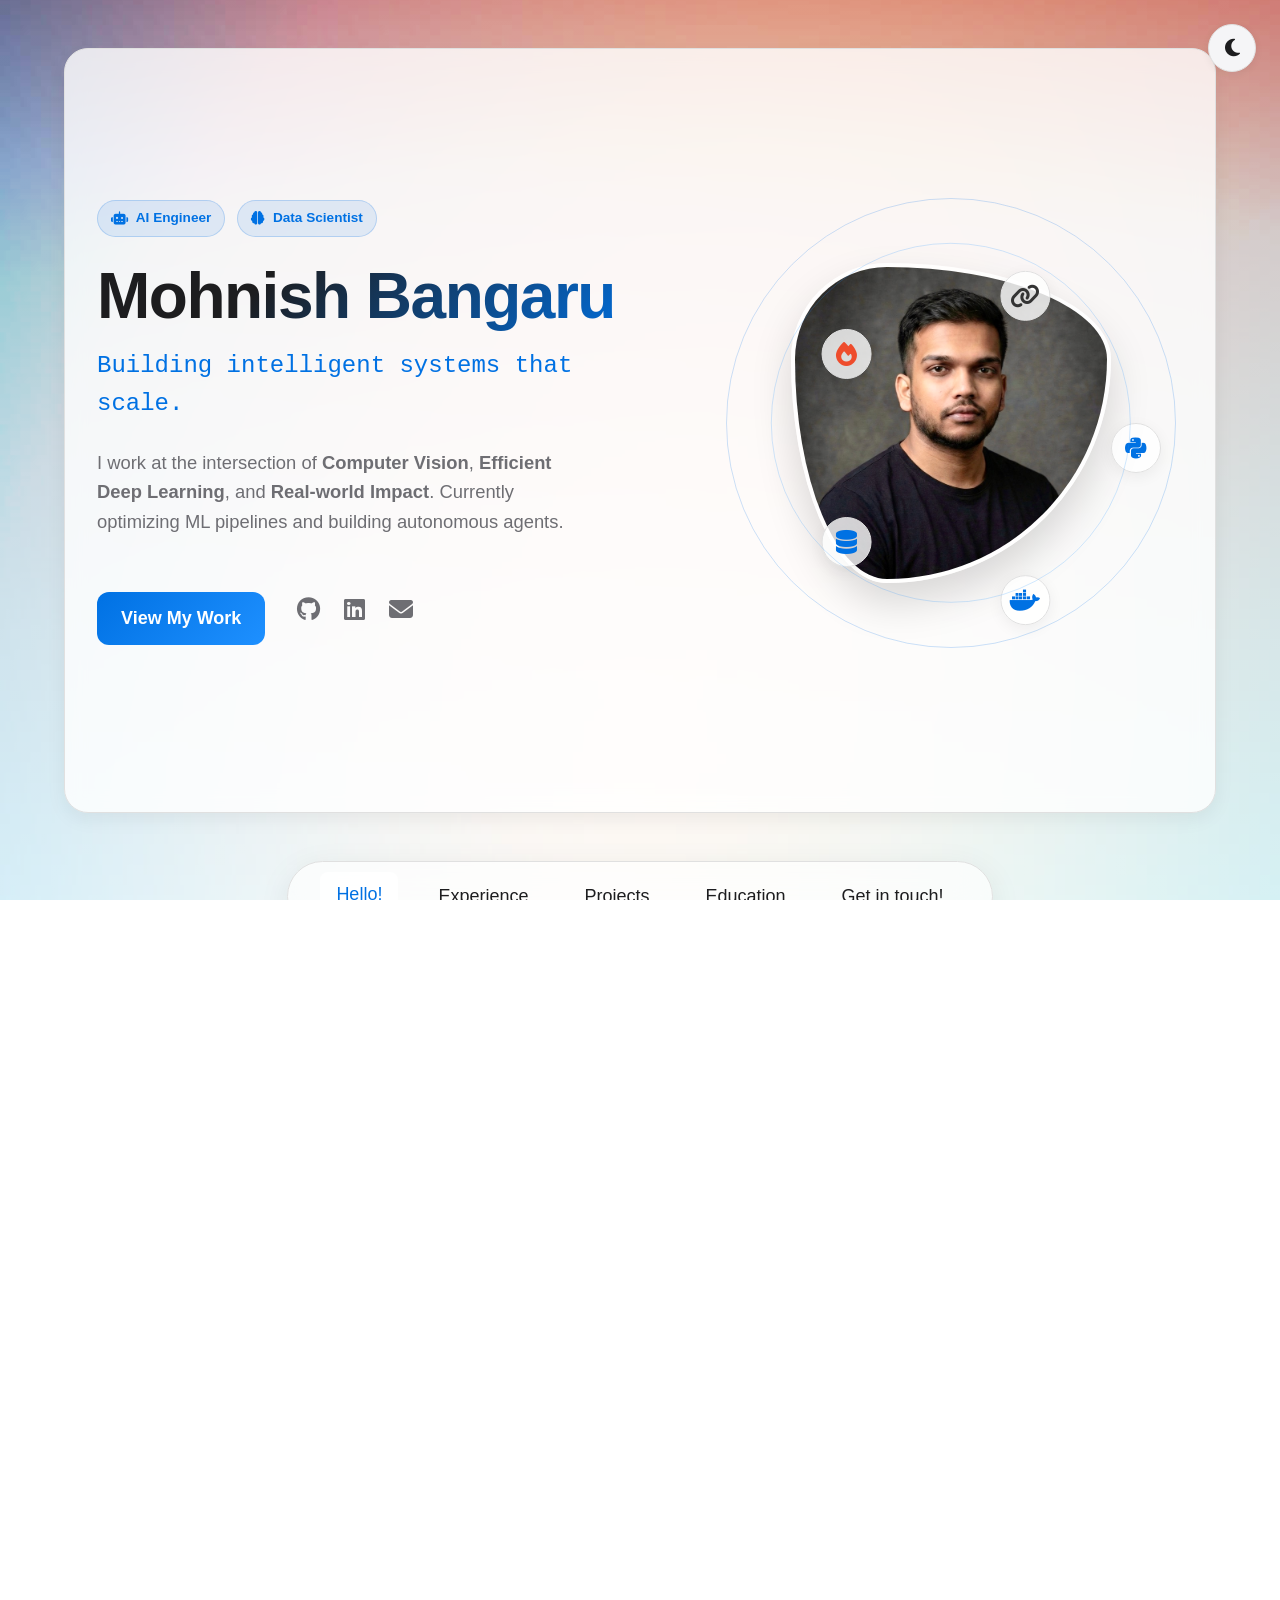
==== commit a5c304fd: "Update portfolio content, styles, and resume" ====
--- a/index.html
+++ b/index.html
@@ -1,46 +1,52 @@
 <!DOCTYPE html>
 <html lang="en">
+
 <head>
   <meta charset="UTF-8" />
-  <meta name="viewport" content="width=device-width, initial-scale=1.0"/>
-  
+  <meta name="viewport" content="width=device-width, initial-scale=1.0" />
+
   <!-- SEO Meta Tags -->
   <title>Mohnish Bangaru - Data Scientist & ML Engineer | NYU Graduate</title>
-  <meta name="description" content="Mohnish Bangaru is a recent graduate from NYU Tandon with expertise in AI, computer vision, and efficient deep learning. View portfolio, projects, and experience." />
-  <meta name="keywords" content="Mohnish Bangaru, Data Scientist, ML Engineer, NYU, Computer Vision, AI, Deep Learning, Machine Learning, Portfolio" />
+  <meta name="description"
+    content="Mohnish Bangaru is a recent graduate from NYU Tandon with expertise in AI, computer vision, and efficient deep learning. View portfolio, projects, and experience." />
+  <meta name="keywords"
+    content="Mohnish Bangaru, Data Scientist, ML Engineer, NYU, Computer Vision, AI, Deep Learning, Machine Learning, Portfolio" />
   <meta name="author" content="Mohnish Bangaru" />
-  
+
   <!-- Open Graph Meta Tags -->
   <meta property="og:title" content="Mohnish Bangaru - Data Scientist & ML Engineer" />
-  <meta property="og:description" content="Recent graduate from NYU Tandon specializing in AI, computer vision, and efficient deep learning. View my portfolio and projects." />
+  <meta property="og:description"
+    content="Recent graduate from NYU Tandon specializing in AI, computer vision, and efficient deep learning. View my portfolio and projects." />
   <meta property="og:type" content="website" />
   <meta property="og:url" content="https://mohnishbangaru.github.io" />
   <meta property="og:image" content="https://mohnishbangaru.github.io/assets/profile.jpg" />
   <meta property="og:site_name" content="Mohnish Bangaru Portfolio" />
-  
+
   <!-- Twitter Card Meta Tags -->
   <meta name="twitter:card" content="summary_large_image" />
   <meta name="twitter:title" content="Mohnish Bangaru - Data Scientist & ML Engineer" />
-  <meta name="twitter:description" content="Recent graduate from NYU Tandon specializing in AI, computer vision, and efficient deep learning." />
+  <meta name="twitter:description"
+    content="Recent graduate from NYU Tandon specializing in AI, computer vision, and efficient deep learning." />
   <meta name="twitter:image" content="https://mohnishbangaru.github.io/assets/profile.jpg" />
-  
+
   <!-- Additional SEO Meta Tags -->
   <meta name="robots" content="index, follow" />
   <meta name="language" content="English" />
   <meta name="revisit-after" content="7 days" />
   <meta name="distribution" content="global" />
-  
+
   <!-- Favicon -->
   <link rel="icon" type="image/x-icon" href="assets/profile.jpg" />
   <link rel="apple-touch-icon" href="assets/profile.jpg" />
-  
+
   <!-- Preload critical resources -->
   <link rel="preload" href="style.css" as="style" />
   <link rel="preload" href="assets/profile.jpg" as="image" />
   <link rel="preload" href="assets/gradient-bg.png" as="image" />
-  
+
   <link rel="stylesheet" href="style.css" />
-  
+  <link rel="stylesheet" href="https://cdnjs.cloudflare.com/ajax/libs/font-awesome/6.4.0/css/all.min.css" />
+
   <!-- Structured Data (JSON-LD) -->
   <script type="application/ld+json">
   {
@@ -76,20 +82,68 @@
   }
   </script>
 </head>
+
 <body>
+  <button id="theme-toggle" aria-label="Toggle Dark Mode">
+    <i class="fas fa-moon"></i>
+  </button>
 
   <!-- Loading Screen -->
   <div id="loader">
-    <div class="spinner"></div>
-    <p>mohnishbangaru.github.io</p>
+    <div class="logo-container">
+      <div class="logo-ring"></div>
+      <span class="logo-text">MB</span>
+    </div>
   </div>
 
   <!-- Main Content -->
   <div id="main-content" style="display: none;">
 
-    <header>
-      <h1>Mohnish Bangaru</h1>
-    </header>
+    <!-- Hero Section -->
+    <section id="about" class="hero-section fade-in">
+      <div class="hero-content">
+        <div class="hero-text">
+          <div class="badge-container">
+            <span class="ai-badge"><i class="fas fa-robot"></i> AI Engineer</span>
+            <span class="ai-badge"><i class="fas fa-brain"></i> Data Scientist</span>
+          </div>
+          <h1 class="gradient-text">Mohnish Bangaru</h1>
+          <p class="hero-subtitle typewrite">Building intelligent systems that scale.</p>
+
+          <p class="hero-description">
+            I work at the intersection of <strong>Computer Vision</strong>, <strong>Efficient Deep Learning</strong>,
+            and <strong>Real-world Impact</strong>.
+            Currently optimizing ML pipelines and building autonomous agents.
+          </p>
+
+          <div class="hero-actions">
+            <a href="#projects" class="button check-work-btn">View My Work</a>
+            <div class="social-links">
+              <a href="https://github.com/mohnishbangaru" target="_blank" aria-label="GitHub"><i
+                  class="fab fa-github"></i></a>
+              <a href="https://linkedin.com/in/mohnishbangaru" target="_blank" aria-label="LinkedIn"><i
+                  class="fab fa-linkedin"></i></a>
+              <a href="mailto:mohnishbangaru@nyu.edu" aria-label="Email"><i class="fas fa-envelope"></i></a>
+            </div>
+          </div>
+        </div>
+
+        <div class="hero-image-container">
+          <div class="image-wrapper">
+            <img src="assets/profile.jpg" alt="Mohnish Bangaru" class="profile-img" />
+            <div class="tech-orbit">
+              <div class="tech-icon" style="--i:0"><i class="fab fa-python"></i></div>
+              <div class="tech-icon" style="--i:1"><i class="fab fa-docker"></i></div>
+              <div class="tech-icon" style="--i:2"><i class="fas fa-database"></i></div>
+              <div class="tech-icon" style="--i:3" title="PyTorch"><i class="fas fa-fire" style="color: #EE4C2C;"></i>
+              </div> <!-- PyTorch -->
+              <div class="tech-icon" style="--i:4" title="LangChain"><i class="fas fa-link" style="color: #333;"></i>
+              </div> <!-- LangChain -->
+            </div>
+          </div>
+        </div>
+      </div>
+    </section>
 
     <nav>
       <a href="#about">Hello!</a>
@@ -99,233 +153,295 @@
       <a href="#contact">Get in touch!</a>
     </nav>
 
-    <!-- About: Scrolls freely -->
-    <section id="about" class="fade-in slide-up about-section">
-      <div class="about-content">
-        <div class="about-text">
-          <h2 class="typewrite">Hi, I'm Mohnish</h2>
-    
-          <p>A curious learner, creative thinker, and someone who genuinely enjoys building things that make life better. Whether it’s writing code, picking up a paintbrush, or diving into a new dataset, I’m always chasing the challenge that teaches me something new.</p>
-    
-          <p>I recently graduated from NYU Tandon with a Master’s in Computer Engineering, where I worked at the intersection of technology and impact. I’ve spent time exploring how we can make AI not just smarter, but more efficient and accessible – and I'm especially drawn to projects that blend creativity with problem solving.</p>
-    
-          <p>Outside of work, you’ll find me with a guitar in hand, a camera over my shoulder, or out on the basketball court. I’ve always believed that balance fuels better thinking - and that being a thoughtful engineer means being a thoughtful human first.</p>
-    
-          <p>If you're someone who cares about building meaningful things - in tech or beyond - I’d love to connect.</p>
-        </div>
-    
-        <div class="about-image">
-          <img src="assets/profile.jpg" alt="Mohnish Bangaru - Data Scientist and ML Engineer" loading="lazy" decoding="async" />
-        </div>
-      </div>
-    </section>
-
     <!-- Snap Scroll Container -->
     <div id="snap-scroll">
 
       <section id="experience" class="fade-in slide-up">
         <h2 class="typewrite">Experience</h2>
-        <ul>
-          <li>
-            <strong>Graduate Student Data Analyst – New York University</strong><br>
-            <em>Sep 2023 – May 2025</em><br>
-            • Built ETL pipelines for 30,000+ survey strengths, cutting processing time by 50%.<br>
-            • Applied NLP to improve student feedback quality by 25%.<br>
-            • Deployed ML models with Docker/Kubernetes, reducing A/B test time by 60%.<br>
-            • Led onboarding for new hires in ML best practices.
-          </li>
-          <li>
-            <strong>Data Scientist – KPMG</strong><br>
-            <em>Apr 2022 – May 2023</em><br>
-            • Automated Python/ML reporting workflows, saving 264+ hours yearly.<br>
-            • Led team to enhance anomaly detection in trading systems, reducing false positives by 40%.
-          </li>
-          <li>
-            <strong>Analyst – KPMG</strong><br>
-            <em>Jan 2021 – Apr 2022</em><br>
-            • Revamped SQL for real-time data, improving execution speed by 30%.<br>
-            • Built REST APIs for auto-deployment, increasing deployment frequency by 15%.
-          </li>
-          <a class="button" href="assets/resume.pdf" download>Download Resume</a>
-        </ul>
+        <div class="timeline">
+
+          <!-- Job 1: Drizz -->
+          <div class="timeline-item">
+            <div class="timeline-icon">
+              <img src="assets/logos/Drizz.png" alt="Drizz Logo">
+            </div>
+            <div class="timeline-content">
+              <span class="timeline-date">Aug 2025 – Present</span>
+              <h3 class="timeline-title">AI Engineer</h3>
+              <p class="timeline-company">Drizz (New York, NY)</p>
+              <ul class="timeline-description">
+                <li>Built a Mobile Application Testing Agent enabling natural language testing, engineering a context
+                  caching protocol that reduced costs by 75%.</li>
+                <li>Designed a library of 14 tools leveraging VLM capabilities for precise environment interaction.</li>
+                <li>Crafted custom Agent Evaluation Frameworks using Action Alignment Score and Step Efficiency,
+                  improving testing accuracy by 90%.</li>
+                <li>Developed a test authoring module using agent-generated metadata, reducing test creation time by
+                  60%.</li>
+              </ul>
+              <div class="skills-container" style="margin-top: 1rem;">
+                <span class="skill-tag">PyTorch</span>
+                <span class="skill-tag">Vision-Language Models</span>
+                <span class="skill-tag">LangChain</span>
+                <span class="skill-tag">Python</span>
+              </div>
+            </div>
+          </div>
+
+          <!-- Job 2: NYU -->
+          <div class="timeline-item">
+            <div class="timeline-icon">
+              <img src="assets/logos/NYU.png" alt="NYU Logo">
+            </div>
+            <div class="timeline-content">
+              <span class="timeline-date">Sep 2023 – May 2025</span>
+              <h3 class="timeline-title">Graduate Student Analyst</h3>
+              <p class="timeline-company">New York University (New York, NY)</p>
+              <ul class="timeline-description">
+                <li>Enhanced data searchability using RoBERTa, improving user problem identification accuracy by 80%.
+                </li>
+                <li>Created and maintained ETL pipelines for University Data Warehouse (5M+ rows), adhering to strict
+                  governance.</li>
+                <li>Introduced 15+ Tableau dashboards to support data-driven decision-making across departments.</li>
+              </ul>
+              <div class="skills-container" style="margin-top: 1rem;">
+                <span class="skill-tag">Microsoft Excel</span>
+                <span class="skill-tag">Tableau</span>
+                <span class="skill-tag">Qualtrics</span>
+                <span class="skill-tag">Docker</span>
+                <span class="skill-tag">Oracle DB</span>
+                <span class="skill-tag">sci-kit learn</span>
+                <span class="skill-tag">Python</span>
+              </div>
+            </div>
+          </div>
+
+          <!-- Job 3: KPMG -->
+          <div class="timeline-item">
+            <div class="timeline-icon">
+              <img src="assets/logos/KPMG.png" alt="KPMG Logo">
+            </div>
+            <div class="timeline-content">
+              <span class="timeline-date">Apr 2022 – May 2023</span>
+              <h3 class="timeline-title">Data Scientist</h3>
+              <p class="timeline-company">KPMG (Bangalore, IN)</p>
+              <ul class="timeline-description">
+                <li>Automated reporting workflows using Python scripts and deep learning, saving 264+ hours annually.
+                </li>
+                <li>Achieved 99% data extraction accuracy using BERT-based models for NER on financial documents.</li>
+              </ul>
+              <!-- Nested Analyst Role -->
+              <div style="margin-top: 1.5rem; border-top: 1px solid var(--border-color); padding-top: 1rem;">
+                <span class="timeline-date">Jan 2021 – Mar 2022</span>
+                <h3 class="timeline-title" style="font-size: 1.1rem;">Analyst</h3>
+                <ul class="timeline-description">
+                  <li>Revamped SQL queries for real-time data access, cutting execution time by 30%.</li>
+                  <li>Maintained documentation and scripted REST APIs for AWS-deployed forecasting models.</li>
+                </ul>
+              </div>
+              <div class="skills-container" style="margin-top: 1rem;">
+                <span class="skill-tag">Alteryx</span>
+                <span class="skill-tag">API Development</span>
+                <span class="skill-tag">AWS</span>
+                <span class="skill-tag">Python</span>
+              </div>
+            </div>
+          </div>
+
+        </div>
       </section>
 
       <section id="projects" class="fade-in slide-up">
         <h2 class="typewrite">Projects</h2>
-      
+
+        <!-- Filter Buttons -->
+        <div class="filter-container">
+          <button class="filter-btn active" data-filter="all">All</button>
+          <button class="filter-btn" data-filter="ml">AI & ML</button>
+          <button class="filter-btn" data-filter="data">Data Science</button>
+          <button class="filter-btn" data-filter="dev">Engineering</button>
+        </div>
+
         <div class="project-grid">
-      
+
           <!-- Recent & Graduate-Level Projects -->
-          <a href="https://github.com/mohnishbangaru/AA_VA" target="_blank" class="project-card-link">
-            <div class="project-card">
-              <h3>AA_VA: Autonomous Android App Testing Solution</h3>
-              <p>Developed a universal Android app testing solution using GPT-4 reasoning and computer vision integration. Implemented OCR-based UI element detection with OpenCV and Tesseract, enabling autonomous decision-making for clicks, scrolls, and text input across any APK without code modifications.</p>
-              <p><strong>Skills:</strong> Android Development, Computer Vision, OCR, GPT-4 Integration, OpenCV, Tesseract, ReportLab</p>
-            </div>
-          </a>
-
-          <a href="https://github.com/mohnishbangaru/quantization-residual-connections" target="_blank" class="project-card-link">
+
+          <a href="https://github.com/mohnishbangaru/quantization-residual-connections" target="_blank"
+            class="project-card-link" data-category="ml">
             <div class="project-card">
               <h3>Integrating Quantization with Residual Connections (Ongoing)</h3>
-              <p>Currently exploring the synergy between quantization-aware training and residual connection design in deep neural networks. The goal is to maintain representational capacity while drastically improving hardware efficiency - ideal for edge deployment.</p>
-              <p><strong>Focus:</strong> Accuracy Retention · Efficient Inference · Low-Resource DNNs</p>
-            </div>
-          </a>
-
-          <a href="https://github.com/mohnishbangaru/efficient-deep-learning-edge" target="_blank" class="project-card-link">
+              <p>Currently exploring the synergy between quantization-aware training and residual connection design in
+                deep neural networks. The goal is to maintain representational capacity while drastically improving
+                hardware efficiency - ideal for edge deployment.</p>
+              <div class="skills-container">
+                <span class="skill-tag">Accuracy Retention</span>
+                <span class="skill-tag">Efficient Inference</span>
+                <span class="skill-tag">Low-Resource DNNs</span>
+              </div>
+            </div>
+          </a>
+
+          <a href="https://github.com/mohnishbangaru/efficient-deep-learning-edge" target="_blank"
+            class="project-card-link" data-category="ml">
             <div class="project-card">
               <h3>Efficient Deep Learning for Edge Deployment</h3>
-              <p>Trimmed ResNet-50 using quantization-aware training and residual connections, reducing model size by 50% and memory by 65%, achieving 10x faster on-device inference.</p>
-              <p><strong>Skills:</strong> Parameter Reduction, Quantization, Efficient DNN Training</p>
-            </div>
-          </a>
-      
-          <a href="https://github.com/mohnishbangaru/medical-expert-qa" target="_blank" class="project-card-link">
+              <p>Trimmed ResNet-50 using quantization-aware training and residual connections, reducing model size by
+                50% and memory by 65%, achieving 10x faster on-device inference.</p>
+              <div class="skills-container">
+                <span class="skill-tag">Parameter Reduction</span>
+                <span class="skill-tag">Quantization</span>
+                <span class="skill-tag">Efficient DNN Training</span>
+              </div>
+            </div>
+          </a>
+
+          <a href="https://github.com/mohnishbangaru/medical-expert-qa" target="_blank" class="project-card-link"
+            data-category="ml">
             <div class="project-card">
               <h3>Medical Expert Question-Answering Model</h3>
-              <p>Fine-tuned a Vision-Language Transformer on 5,000 MIMIC-CXR scans + reports, achieving 96% accuracy in condition identification and expert text generation.</p>
-              <p><strong>Skills:</strong> Multimodal Fine-Tuning, LLMOps, Vision-Language Models</p>
-            </div>
-          </a>
-      
-          <a href="https://github.com/mohnishbangaru/qlora-finetuning" target="_blank" class="project-card-link">
+              <p>Fine-tuned a Vision-Language Transformer on 5,000 MIMIC-CXR scans + reports, achieving 96% accuracy in
+                condition identification and expert text generation.</p>
+              <div class="skills-container">
+                <span class="skill-tag">Multimodal Fine-Tuning</span>
+                <span class="skill-tag">LLMOps</span>
+                <span class="skill-tag">Vision-Language Models</span>
+              </div>
+            </div>
+          </a>
+
+          <a href="https://github.com/mohnishbangaru/qlora-finetuning" target="_blank" class="project-card-link"
+            data-category="ml">
             <div class="project-card">
               <h3>Fine-Tuning LLMs using QLoRA</h3>
-              <p>Fine-tuned Pythia 6.9B/12B with Alpaca dataset using QLoRA and tested LoRA ranks (1–16). Achieved optimal loss at rank 8 without major qualitative differences across ranks.</p>
-              <p><strong>Skills:</strong> Fine-Tuning, LLMs, Experimentation, Deep Learning</p>
-            </div>
-          </a>
-      
+              <p>Fine-tuned Pythia 6.9B/12B with Alpaca dataset using QLoRA and tested LoRA ranks (1–16). Achieved
+                optimal loss at rank 8 without major qualitative differences across ranks.</p>
+              <div class="skills-container">
+                <span class="skill-tag">Fine-Tuning</span>
+                <span class="skill-tag">LLMs</span>
+                <span class="skill-tag">Experimentation</span>
+                <span class="skill-tag">Deep Learning</span>
+              </div>
+            </div>
+          </a>
+
           <!-- Undergraduate & Exploratory Projects -->
-          <a href="https://github.com/mohnishbangaru/impala-chatbot" target="_blank" class="project-card-link">
+          <a href="https://github.com/mohnishbangaru/impala-chatbot" target="_blank" class="project-card-link"
+            data-category="dev">
             <div class="project-card">
               <h3>Impala Chatbot</h3>
-              <p>Built a customizable chatbot platform that allows consumers to define response logic for different domains or industries.</p>
-            </div>
-          </a>
-      
-          <a href="https://github.com/mohnishbangaru/youtube-voice-automation" target="_blank" class="project-card-link">
+              <p>Built a customizable chatbot platform that allows consumers to define response logic for different
+                domains or industries.</p>
+            </div>
+          </a>
+
+          <a href="https://github.com/mohnishbangaru/youtube-voice-automation" target="_blank" class="project-card-link"
+            data-category="dev">
             <div class="project-card">
               <h3>Voice Automation for YouTube</h3>
               <p>Developed a Python-based automation tool to control YouTube via voice commands.</p>
-              <p><strong>Skills:</strong> Python, Voice Commands</p>
-            </div>
-          </a>
-      
-          <a href="https://github.com/mohnishbangaru/covid-dashboard" target="_blank" class="project-card-link">
+              <div class="skills-container">
+                <span class="skill-tag">Python</span>
+                <span class="skill-tag">Voice Commands</span>
+              </div>
+            </div>
+          </a>
+
+          <a href="https://github.com/mohnishbangaru/covid-dashboard" target="_blank" class="project-card-link"
+            data-category="data">
             <div class="project-card">
               <h3>Visual COVID Dashboard</h3>
               <p>Created an interactive dashboard to visualize COVID-19 data trends using R.</p>
-              <p><strong>Skills:</strong> R Programming, Data Visualization</p>
-            </div>
-          </a>
-      
-          <a href="https://github.com/mohnishbangaru/stock-prediction" target="_blank" class="project-card-link">
+              <div class="skills-container">
+                <span class="skill-tag">R Programming</span>
+                <span class="skill-tag">Data Visualization</span>
+              </div>
+            </div>
+          </a>
+
+          <a href="https://github.com/mohnishbangaru/stock-prediction" target="_blank" class="project-card-link"
+            data-category="data">
             <div class="project-card">
               <h3>Stock Market Prediction</h3>
               <p>Built a predictive model using S&P 500 market data and time series analysis techniques.</p>
             </div>
           </a>
-      
-          <a href="https://github.com/mohnishbangaru/exoplanet-hunting" target="_blank" class="project-card-link">
+
+          <a href="https://github.com/mohnishbangaru/exoplanet-hunting" target="_blank" class="project-card-link"
+            data-category="data">
             <div class="project-card">
               <h3>Exoplanet Hunting</h3>
-              <p>Analyzed NASA Kepler telescope time series data to identify exoplanet candidates using signal detection algorithms.</p>
-            </div>
-          </a>
-      
-          <a href="https://github.com/mohnishbangaru/pothole-detection" target="_blank" class="project-card-link">
+              <p>Analyzed NASA Kepler telescope time series data to identify exoplanet candidates using signal detection
+                algorithms.</p>
+            </div>
+          </a>
+
+          <a href="https://github.com/mohnishbangaru/pothole-detection" target="_blank" class="project-card-link"
+            data-category="ml">
             <div class="project-card">
               <h3>Automated Pothole Detection</h3>
-              <p>Developed a computer vision model to detect potholes from road images, contributing to smart city infrastructure solutions.</p>
-            </div>
-          </a>
-      
+              <p>Developed a computer vision model to detect potholes from road images, contributing to smart city
+                infrastructure solutions.</p>
+            </div>
+          </a>
+
       </section>
-      
+
 
       <section id="education" class="fade-in slide-up">
         <h2 class="typewrite">Education</h2>
-        <ul>
-          <li>
-            <strong>New York University, Tandon School of Engineering</strong><br>
-            Master of Science in Computer Engineering – GPA: 3.8/4.0<br>
-            <em>Sep 2023 – May 2025</em>
-          </li>
-          <li>
-            <strong>SRM Institute of Science and Technology</strong><br>
-            B.Tech in Computer Science and Engineering – GPA: 3.8/4.0<br>
-            <em>Jul 2017 – May 2021</em>
-          </li>
-        </ul>
+        <div class="timeline">
+
+          <div class="timeline-item">
+            <div class="timeline-icon">
+              <img src="assets/logos/NYU.png" alt="NYU Logo">
+            </div>
+            <div class="timeline-content">
+              <span class="timeline-date">Sep 2023 – May 2025</span>
+              <h3 class="timeline-title">Master of Science in Computer Engineering</h3>
+              <p class="timeline-company">New York University</p>
+            </div>
+          </div>
+
+          <div class="timeline-item">
+            <div class="timeline-icon">
+              <img src="assets/logos/SRM.png" alt="SRM Logo">
+            </div>
+            <div class="timeline-content">
+              <span class="timeline-date">Jul 2017 – May 2021</span>
+              <h3 class="timeline-title">B.Tech in Computer Science and Engineering</h3>
+              <p class="timeline-company">SRM Institute of Science and Technology</p>
+            </div>
+          </div>
+
+        </div>
       </section>
 
       <section id="contact" class="fade-in slide-up">
-        <h2 class="typewrite">Get in touch!</h2>
-        <p>Email: <a href="mailto:mohnishbangaru@nyu.edu">mohnishbangaru@nyu.edu</a></p>
-        <p>🔗 <a href="https://linkedin.com/in/mohnishbangaru" target="_blank">LinkedIn</a> | <a href="https://github.com/mohnishbangaru" target="_blank">GitHub</a></p>
+        <div class="contact-card glass-card">
+          <h2 class="typewrite">Get in touch!</h2>
+          <p>Got a wild idea? 💡 Want to build the future? 🚀 Or just want to say hi? I’m all ears! Let's make something
+            awesome together.</p>
+          <a href="mailto:mohnishbangaru@nyu.edu" class="contact-email">mohnishbangaru@nyu.edu</a>
+          <div class="social-links" style="justify-content: center;">
+            <a href="https://linkedin.com/in/mohnishbangaru" target="_blank"><i class="fab fa-linkedin"></i></a>
+            <a href="https://github.com/mohnishbangaru" target="_blank"><i class="fab fa-github"></i></a>
+            <a href="assets/mohnish_bangaru_ai_engineer_resume.pdf" download title="Download Resume"><i
+                class="fas fa-file-alt"></i></a>
+          </div>
+        </div>
       </section>
 
     </div>
 
     <footer>
-      <p>&copy; 2025 Mohnish Bangaru. All rights reserved.</p>
+      <p>&copy; 2026 Mohnish Bangaru. All rights reserved.</p>
     </footer>
 
   </div>
 
   <!-- Script to handle loader and scroll-to-top -->
-  <script>
-    // Register Service Worker for caching
-    if ('serviceWorker' in navigator) {
-      window.addEventListener('load', () => {
-        navigator.serviceWorker.register('/sw.js')
-          .then(registration => {
-            console.log('SW registered: ', registration);
-          })
-          .catch(registrationError => {
-            console.log('SW registration failed: ', registrationError);
-          });
-      });
-    }
-
-    // Typing animation for section headers
-    function typeText(el, speed = 50) {
-      const text = el.textContent;
-      el.textContent = "";
-      let i = 0;
-  
-      const interval = setInterval(() => {
-        el.textContent += text.charAt(i);
-        i++;
-        if (i >= text.length) clearInterval(interval);
-      }, speed);
-    }
-  
-    window.addEventListener("load", function () {
-      setTimeout(() => {
-        // Hide loader and show main content
-        document.getElementById("loader").style.display = "none";
-        document.getElementById("main-content").style.display = "block";
-  
-        // Scroll to top
-        requestAnimationFrame(() => {
-          window.scrollTo({ top: 0, behavior: "instant" });
-        });
-  
-        // Apply typing effect to all section h2s with class 'typewrite'
-        document.querySelectorAll("section h2.typewrite").forEach((el, i) => {
-          setTimeout(() => typeText(el), i * 300); // staggered animation per section
-        });
-
-        // Set staggered animation delays for project cards
-        document.querySelectorAll(".project-card").forEach((card, index) => {
-          card.style.setProperty('--card-index', index);
-        });
-  
-      }, 1000); // Loader delay
-    });
-  </script>
+  <!-- Script to handle loader, scroll, and theme -->
+  <script src="script.js"></script>
 
 </body>
-</html>
+
+</html>
--- a/style.css
+++ b/style.css
@@ -9,8 +9,55 @@
   --accent-secondary: #1e90ff;
   --border-color: #e0e0e0;
   --shadow-color: rgba(0, 0, 0, 0.06);
-  --card-bg: rgba(255, 255, 255, 0.9);
+  --card-bg: rgba(255, 255, 255, 0.8);
   --gradient-overlay: rgba(255, 255, 255, 0.6);
+  --toggle-bg: #f5f5f7;
+}
+
+/* Dark theme colors */
+/* Dark theme colors - High Contrast */
+body.dark-theme {
+  --bg-primary: #050505;
+  /* Deep, true black for OLED pop */
+  --bg-secondary: #121212;
+  --text-primary: #ffffff;
+  /* Pure white for max legibility */
+  --text-secondary: #e5e5e5;
+  /* Much lighter gray to avoid strain */
+  --accent-primary: #40a9ff;
+  /* Brighter blue */
+  --accent-secondary: #0071e3;
+  --border-color: #333333;
+  --shadow-color: rgba(0, 0, 0, 0.5);
+  --card-bg: rgba(20, 20, 20, 0.85);
+  /* Dark but distinct card */
+  --gradient-overlay: rgba(0, 0, 0, 0.8);
+  --toggle-bg: #1f1f1f;
+}
+
+#theme-toggle {
+  position: fixed;
+  top: 1.5rem;
+  right: 1.5rem;
+  background: var(--toggle-bg);
+  border: 1px solid var(--border-color);
+  color: var(--text-primary);
+  width: 48px;
+  height: 48px;
+  border-radius: 50%;
+  display: flex;
+  align-items: center;
+  justify-content: center;
+  cursor: pointer;
+  z-index: 1000;
+  font-size: 1.25rem;
+  transition: all 0.3s ease;
+  box-shadow: 0 2px 8px var(--shadow-color);
+}
+
+#theme-toggle:hover {
+  transform: scale(1.1);
+  background: var(--card-bg);
 }
 
 /* Reset and base styles */
@@ -20,7 +67,8 @@
   box-sizing: border-box;
 }
 
-html, body {
+html,
+body {
   height: 100%;
   scroll-behavior: smooth;
   overflow-y: scroll;
@@ -28,7 +76,7 @@
 
 body {
   font-family: -apple-system, BlinkMacSystemFont, 'Segoe UI', Roboto, Helvetica, Arial, sans-serif;
-  background: 
+  background:
     linear-gradient(var(--gradient-overlay), var(--gradient-overlay)),
     url("assets/gradient-bg.png") center/cover no-repeat fixed;
   background-blend-mode: overlay;
@@ -43,8 +91,11 @@
 }
 
 /* Layout */
-header, nav, section, footer {
-  max-width: 900px;
+header,
+nav,
+section,
+footer {
+  max-width: 1200px;
   margin: auto;
 }
 
@@ -54,20 +105,7 @@
   position: relative;
 }
 
-header h1 {
-  font-size: 3rem;
-  font-weight: 600;
-  letter-spacing: -1px;
-  margin-bottom: 0.5rem;
-  color: var(--text-primary);
-  transition: color 0.3s ease;
-}
-
-header p {
-  font-size: 1.25rem;
-  color: var(--text-secondary);
-  transition: color 0.3s ease;
-}
+/* Old Header removed */
 
 
 
@@ -75,12 +113,29 @@
 nav {
   display: flex;
   justify-content: center;
-  gap: 2rem;
-  margin-bottom: 3rem;
-  border-top: 1px solid var(--border-color);
-  border-bottom: 1px solid var(--border-color);
-  padding: 1rem 0;
-  transition: border-color 0.3s ease;
+  gap: 1.5rem;
+  /* Tighter gap */
+  padding: 0.75rem 2rem;
+  margin: 1rem auto;
+  /* Center horizontally */
+  position: sticky;
+  top: 1.5rem;
+  /* Float from top */
+  z-index: 1000;
+  width: fit-content;
+  border-radius: 50px;
+  background: rgba(255, 255, 255, 0.65);
+  backdrop-filter: blur(16px);
+  -webkit-backdrop-filter: blur(16px);
+  border: 1px solid var(--border-color);
+  box-shadow: 0 8px 32px rgba(0, 0, 0, 0.08);
+  /* Soft shadow */
+  transition: all 0.3s ease;
+}
+
+body.dark-theme nav {
+  background: rgba(28, 28, 30, 0.65);
+  border-color: rgba(255, 255, 255, 0.1);
 }
 
 nav a {
@@ -93,7 +148,8 @@
   border-radius: 8px;
 }
 
-nav a:hover {
+nav a:hover,
+nav a.active {
   color: var(--accent-primary);
   background: var(--card-bg);
   transform: translateY(-2px);
@@ -111,7 +167,8 @@
   transform: translateX(-50%);
 }
 
-nav a:hover::after {
+nav a:hover::after,
+nav a.active::after {
   width: 80%;
 }
 
@@ -195,40 +252,270 @@
   box-shadow: 0 6px 20px rgba(0, 113, 227, 0.3);
 }
 
-/* About section with image */
-.about-section {
+/* Hero Section */
+.hero-section {
+  min-height: 85vh;
+  /* Takes up most of the viewport */
   display: flex;
   align-items: center;
   justify-content: center;
-  scroll-snap-align: none;
-}
-
-.about-content {
-  display: flex;
-  flex-direction: row;
+  position: relative;
+  overflow: hidden;
+  padding-top: 2rem;
+  /* Account for floating nav */
+}
+
+.hero-content {
+  display: grid;
+  grid-template-columns: 1.2fr 1fr;
+  gap: 4rem;
+  align-items: center;
+  width: 100%;
+}
+
+.hero-text {
+  text-align: left;
+}
+
+.gradient-text {
+  font-size: 4rem;
+  font-weight: 800;
+  line-height: 1.1;
+  margin-bottom: 1rem;
+  background: linear-gradient(135deg, var(--text-primary) 30%, var(--accent-primary));
+  -webkit-background-clip: text;
+  -webkit-text-fill-color: transparent;
+  letter-spacing: -1.5px;
+}
+
+.hero-subtitle {
+  font-size: 1.5rem;
+  font-family: 'JetBrains Mono', 'Fira Code', monospace;
+  /* Code-like font */
+  color: var(--accent-primary);
+  margin-bottom: 1.5rem;
+  font-weight: 500;
+}
+
+.hero-description {
+  font-size: 1.15rem;
+  color: var(--text-secondary);
+  margin-bottom: 2.5rem;
+  max-width: 90%;
+}
+
+.hero-actions {
+  display: flex;
   align-items: center;
   gap: 2rem;
-  flex-wrap: wrap;
-}
-
-.about-text {
-  flex: 1;
-  min-width: 250px;
-}
-
-.about-image img {
-  width: 240px;
-  height: 240px;
+}
+
+/* AI Badges */
+.badge-container {
+  display: flex;
+  gap: 0.75rem;
+  margin-bottom: 1.5rem;
+}
+
+.ai-badge {
+  display: flex;
+  align-items: center;
+  gap: 0.5rem;
+  padding: 0.4rem 0.8rem;
+  border-radius: 20px;
+  background: rgba(0, 113, 227, 0.1);
+  color: var(--accent-primary);
+  font-size: 0.85rem;
+  font-weight: 600;
+  border: 1px solid rgba(0, 113, 227, 0.2);
+}
+
+/* Social Links */
+.social-links {
+  display: flex;
+  gap: 1.5rem;
+}
+
+.social-links a {
+  font-size: 1.5rem;
+  color: var(--text-secondary);
+  transition: all 0.3s ease;
+}
+
+.social-links a:hover {
+  color: var(--accent-primary);
+  transform: translateY(-3px);
+}
+
+/* Hero Image & Tech Orbit */
+.hero-image-container {
+  display: flex;
+  justify-content: center;
+  position: relative;
+}
+
+.image-wrapper {
+  position: relative;
+  width: 320px;
+  height: 320px;
+}
+
+.profile-img {
+  width: 100%;
+  height: 100%;
   object-fit: cover;
-  border-radius: 20px;
-  box-shadow: 0 4px 16px rgba(0, 0, 0, 0.1);
-  /* Performance optimizations */
-  will-change: transform;
-  backface-visibility: hidden;
-  transform: translateZ(0);
-}
-
-/* Enhanced Animations */
+  border-radius: 30% 70% 70% 30% / 30% 30% 70% 70%;
+  /* Organic shape */
+  box-shadow: 0 20px 40px rgba(0, 0, 0, 0.15);
+  animation: morph 8s ease-in-out infinite;
+  border: 4px solid var(--card-bg);
+}
+
+/* Atomic Gyroscope Animation */
+.tech-orbit {
+  position: absolute;
+  top: 50%;
+  left: 50%;
+  width: 140%;
+  height: 140%;
+  transform: translate(-50%, -50%);
+  pointer-events: none;
+}
+
+.tech-icon {
+  position: absolute;
+  width: 50px;
+  height: 50px;
+  background: var(--card-bg);
+  border-radius: 50%;
+  display: flex;
+  align-items: center;
+  justify-content: center;
+  font-size: 1.5rem;
+  color: var(--accent-primary);
+  box-shadow: 0 4px 15px var(--shadow-color);
+  border: 1px solid var(--border-color);
+  /* Atomic Pulse Animation */
+  top: 50%;
+  left: 50%;
+  animation: orbitFloat 8s infinite linear;
+}
+
+/* Individual offsets for atomic look */
+/* Python */
+.tech-icon:nth-child(1) {
+  animation-duration: 8s;
+  transform: rotate(0deg) translateX(160px) rotate(0deg);
+}
+
+/* Docker */
+.tech-icon:nth-child(2) {
+  animation-duration: 12s;
+  transform: rotate(72deg) translateX(160px) rotate(-72deg);
+}
+
+/* DB */
+.tech-icon:nth-child(3) {
+  animation-duration: 10s;
+  transform: rotate(144deg) translateX(160px) rotate(-144deg);
+}
+
+/* PyTorch */
+.tech-icon:nth-child(4) {
+  animation-duration: 15s;
+  transform: rotate(216deg) translateX(160px) rotate(-216deg);
+}
+
+/* LangChain */
+.tech-icon:nth-child(5) {
+  animation-duration: 9s;
+  transform: rotate(288deg) translateX(160px) rotate(-288deg);
+}
+
+
+/* Add swirling rings for "Atomic" feel */
+.tech-orbit::before,
+.tech-orbit::after {
+  content: '';
+  position: absolute;
+  top: 50%;
+  left: 50%;
+  border-radius: 50%;
+  border: 1px solid var(--accent-primary);
+  opacity: 0.2;
+  transform: translate(-50%, -50%);
+}
+
+.tech-orbit::before {
+  width: 100%;
+  height: 100%;
+  animation: spinRing3D 10s linear infinite;
+}
+
+.tech-orbit::after {
+  width: 80%;
+  height: 80%;
+  border-color: var(--accent-secondary);
+  animation: spinRing3DRev 15s linear infinite;
+}
+
+@keyframes spinRing3D {
+  0% {
+    transform: translate(-50%, -50%) rotate(0deg) scaleY(0.5);
+  }
+
+  50% {
+    transform: translate(-50%, -50%) rotate(180deg) scaleY(1);
+  }
+
+  100% {
+    transform: translate(-50%, -50%) rotate(360deg) scaleY(0.5);
+  }
+}
+
+@keyframes spinRing3DRev {
+  0% {
+    transform: translate(-50%, -50%) rotate(360deg) scaleX(0.5);
+  }
+
+  50% {
+    transform: translate(-50%, -50%) rotate(180deg) scaleX(1);
+  }
+
+  100% {
+    transform: translate(-50%, -50%) rotate(0deg) scaleX(0.5);
+  }
+}
+
+@keyframes orbitFloat {
+  0% {
+    margin-top: 0;
+  }
+
+  50% {
+    margin-top: -20px;
+  }
+
+  100% {
+    margin-top: 0;
+  }
+}
+
+@keyframes morph {
+  0% {
+    border-radius: 50%;
+  }
+
+  50% {
+    border-radius: 40% 60% 70% 30% / 50% 30% 70% 50%;
+  }
+
+  100% {
+    border-radius: 50%;
+  }
+}
+
+/* Animations */
 .fade-in {
   opacity: 0;
   animation: fadeIn 1.2s cubic-bezier(0.4, 0, 0.2, 1) forwards;
@@ -240,7 +527,6 @@
   animation: slideUp 1.2s cubic-bezier(0.4, 0, 0.2, 1) forwards;
 }
 
-/* Staggered animations for project cards */
 .project-card {
   animation: cardAppear 0.8s cubic-bezier(0.4, 0, 0.2, 1) forwards;
   animation-delay: calc(var(--card-index, 0) * 0.1s);
@@ -274,9 +560,12 @@
 }
 
 @keyframes float {
-  0%, 100% {
+
+  0%,
+  100% {
     transform: translateY(0px);
   }
+
   50% {
     transform: translateY(-10px);
   }
@@ -284,17 +573,7 @@
 
 
 
-/* Enhanced hover effects */
-.project-card:hover {
-  animation: cardHover 0.3s ease-out forwards;
-}
-
-@keyframes cardHover {
-  to {
-    transform: translateY(-8px) scale(1.03);
-    box-shadow: 0 20px 40px var(--shadow-color);
-  }
-}
+/* Enhanced hover effects - now handled by parent link */
 
 /* Loader styles */
 #loader {
@@ -302,7 +581,7 @@
   top: 0;
   left: 0;
   width: 100%;
-  height: 100vh; /* not 100% */
+  height: 100vh;
   background: var(--bg-primary);
   display: flex;
   flex-direction: column;
@@ -312,20 +591,72 @@
   transition: background-color 0.3s ease;
 }
 
-.spinner {
-  width: 50px;
-  height: 50px;
-  border: 5px solid var(--border-color);
+.logo-container {
+  position: relative;
+  width: 100px;
+  height: 100px;
+  display: flex;
+  align-items: center;
+  justify-content: center;
+}
+
+.logo-text {
+  font-size: 2.5rem;
+  font-weight: 700;
+  color: var(--text-primary);
+  font-family: 'Segoe UI', sans-serif;
+  /* Clean, modern font */
+  letter-spacing: -2px;
+  z-index: 2;
+  animation: pulseText 2s ease-in-out infinite;
+}
+
+.logo-ring {
+  position: absolute;
+  width: 100%;
+  height: 100%;
+  border: 4px solid transparent;
   border-top-color: var(--accent-primary);
+  border-right-color: var(--accent-secondary);
+  border-bottom-color: var(--accent-primary);
   border-radius: 50%;
-  animation: spin 1s linear infinite;
-  margin-bottom: 1rem;
-  transition: border-color 0.3s ease;
-}
-
-@keyframes spin {
-  to {
+  animation: spinRing 1.5s cubic-bezier(0.68, -0.55, 0.27, 1.55) infinite;
+}
+
+.logo-ring::before {
+  content: '';
+  position: absolute;
+  top: 4px;
+  left: 4px;
+  right: 4px;
+  bottom: 4px;
+  border-radius: 50%;
+  border: 4px solid transparent;
+  border-top-color: var(--accent-secondary);
+  animation: spinRing 2s linear infinite reverse;
+}
+
+@keyframes spinRing {
+  0% {
+    transform: rotate(0deg);
+  }
+
+  100% {
     transform: rotate(360deg);
+  }
+}
+
+@keyframes pulseText {
+
+  0%,
+  100% {
+    opacity: 1;
+    transform: scale(1);
+  }
+
+  50% {
+    opacity: 0.7;
+    transform: scale(0.95);
   }
 }
 
@@ -337,29 +668,485 @@
   scroll-snap-align: start;
 }
 
+/* Filter Buttons */
+.filter-container {
+  display: flex;
+  justify-content: center;
+  gap: 1rem;
+  margin-bottom: 2rem;
+  flex-wrap: wrap;
+}
+
+.filter-btn {
+  background: transparent;
+  border: 1px solid var(--border-color);
+  padding: 0.5rem 1.25rem;
+  border-radius: 20px;
+  cursor: pointer;
+  font-size: 0.95rem;
+  color: var(--text-secondary);
+  transition: all 0.3s ease;
+  font-family: inherit;
+}
+
+.filter-btn:hover,
+.filter-btn.active {
+  background: var(--accent-primary);
+  color: white;
+  border-color: var(--accent-primary);
+  transform: translateY(-2px);
+  box-shadow: 0 4px 12px rgba(0, 113, 227, 0.2);
+}
+
+/* --- GLOBAL GLASS UTILITIES --- */
+.glass-card {
+  background: var(--card-bg);
+  backdrop-filter: blur(12px);
+  -webkit-backdrop-filter: blur(12px);
+  border: 1px solid var(--border-color);
+  border-radius: 20px;
+  box-shadow: 0 4px 20px var(--shadow-color);
+  transition: all 0.4s cubic-bezier(0.4, 0, 0.2, 1);
+  overflow: hidden;
+  position: relative;
+}
+
+.glass-card:hover {
+  transform: translateY(-5px) scale(1.01);
+  box-shadow: 0 15px 40px var(--shadow-color);
+  border-color: rgba(0, 113, 227, 0.3);
+}
+
+.glass-card::before {
+  content: '';
+  position: absolute;
+  top: 0;
+  left: 0;
+  width: 100%;
+  height: 4px;
+  background: linear-gradient(90deg, var(--accent-primary), var(--accent-secondary));
+  opacity: 0;
+  transition: opacity 0.3s ease;
+}
+
+.glass-card:hover::before {
+  opacity: 1;
+}
+
+/* --- EXPERIENCE TIMELINE --- */
+.timeline {
+  position: relative;
+  max-width: 800px;
+  margin: 0 auto;
+}
+
+.timeline::after {
+  content: '';
+  position: absolute;
+  width: 2px;
+  background: var(--border-color);
+  top: 0;
+  bottom: 0;
+  left: 20px;
+  /* Center of 60px icon is 30px, minus 10px offset = 20px. 
+     Wait, left is -10px. Width 60px. Center is -10 + 30 = 20px. 
+     Line is at left: 20px. Matches! */
+  margin-left: -1px;
+}
+
+.timeline-item {
+  padding: 10px 40px 10px 90px;
+  /* Increased left padding for 80px icon */
+  position: relative;
+  background-color: inherit;
+  width: 100%;
+  margin-bottom: 2rem;
+}
+
+.timeline-icon {
+  position: absolute;
+  left: -20px;
+  /* Adjust left position for larger icon */
+  top: 5px;
+  width: 80px;
+  /* Increased from 60px */
+  height: 80px;
+  /* Increased from 60px */
+  border-radius: 50%;
+  background: var(--card-bg);
+  border: 2px solid var(--accent-primary);
+  display: flex;
+  align-items: center;
+  justify-content: center;
+  z-index: 10;
+  color: var(--accent-primary);
+  box-shadow: 0 0 10px rgba(0, 113, 227, 0.2);
+  overflow: hidden;
+  /* Ensure image stays in circle */
+  transition: all 0.3s ease;
+  background: white;
+  /* Ensure transparent logos look good */
+}
+
+.timeline-icon img {
+  width: 100%;
+  height: 100%;
+  object-fit: contain;
+  /* Scale image down to fit */
+  padding: 15px;
+  /* Increased padding to shrink logo within circle */
+}
+
+/* Brand Logos */
+.timeline-icon.logo-nyu {
+  background: #57068c;
+  color: white;
+  border-color: #57068c;
+}
+
+.timeline-icon.logo-kpmg {
+  background: #00338D;
+  color: white;
+  border-color: #00338D;
+}
+
+.timeline-icon.logo-srm {
+  background: #febb2e;
+  /* SRM Gold/Yellow */
+  color: #1d1d1f;
+  border-color: #febb2e;
+}
+
+.timeline-icon.logo-drizz {
+  background: #4B0082;
+  /* Indigo */
+  color: white;
+  border-color: #4B0082;
+}
+
+.timeline-icon:hover {
+  transform: scale(1.1);
+  box-shadow: 0 0 15px currentColor;
+}
+
+.timeline-content {
+  padding: 1.5rem;
+  background: var(--card-bg);
+  border-radius: 16px;
+  border: 1px solid var(--border-color);
+  box-shadow: 0 4px 15px var(--shadow-color);
+  transition: all 0.3s ease;
+}
+
+.timeline-content:hover {
+  transform: translateX(5px);
+  border-color: var(--accent-primary);
+}
+
+.timeline-date {
+  font-size: 0.85rem;
+  color: var(--accent-secondary);
+  font-weight: 600;
+  margin-bottom: 0.5rem;
+  display: block;
+  text-transform: uppercase;
+  letter-spacing: 1px;
+}
+
+.timeline-title {
+  font-size: 1.25rem;
+  font-weight: 700;
+  margin-bottom: 0.25rem;
+  color: var(--text-primary);
+}
+
+.timeline-company {
+  font-size: 1rem;
+  font-weight: 500;
+  color: var(--text-secondary);
+  margin-bottom: 1rem;
+}
+
+.timeline-description li {
+  margin-bottom: 0.5rem;
+  font-size: 0.95rem;
+  color: var(--text-secondary);
+  padding-left: 1.2rem;
+  position: relative;
+}
+
+.timeline-description li::before {
+  content: '▹';
+  position: absolute;
+  left: 0;
+  color: var(--accent-primary);
+}
+
+/* --- PROJECTS OVERHAUL --- */
+/* (Reusing existing Grid but enhancing cards) */
+.project-card {
+  /* Reset previous styles if needed, but mostly extending */
+  border: 1px solid var(--border-color);
+  /* Slightly transparent */
+}
+
+/* Fix flicker: make link the hover target */
+/* Fix flicker: make link the hover target */
+.project-card-link {
+  display: block;
+  text-decoration: none;
+  height: 100%;
+  position: relative;
+  /* Enable z-index */
+  z-index: 1;
+  width: 100%;
+  /* Ensure it fits the grid cell */
+  box-sizing: border-box;
+  border-radius: 16px;
+  /* Match card radius to constrain hover area */
+}
+
+.project-card-link:hover {
+  z-index: 10;
+  /* Bring to front on hover */
+}
+
+/* Apply hover effect when parent link is hovered */
+.project-card-link:hover .project-card {
+  transform: translateY(-5px) scale(1.01);
+  box-shadow: 0 15px 40px var(--shadow-color);
+  border-color: rgba(0, 113, 227, 0.3);
+}
+
+/* Disable self-hover on the inner card to prevent conflict/flicker */
+.project-card-link .project-card:hover {
+  transform: none;
+  box-shadow: 0 4px 20px var(--shadow-color);
+  border-color: var(--border-color);
+}
+
+.project-card h3 {
+  font-size: 1.3rem;
+  margin-bottom: 0.5rem;
+  background: linear-gradient(135deg, var(--text-primary), var(--accent-primary));
+  -webkit-background-clip: text;
+  -webkit-text-fill-color: transparent;
+}
+
+/* --- EDUCATION SECTION --- */
+.education-grid {
+  display: grid;
+  grid-template-columns: repeat(auto-fit, minmax(300px, 1fr));
+  gap: 2rem;
+}
+
+.edu-card {
+  display: flex;
+  gap: 1.5rem;
+  align-items: flex-start;
+  padding: 2rem;
+}
+
+.edu-icon {
+  font-size: 2.5rem;
+  color: var(--accent-primary);
+  opacity: 0.8;
+}
+
+.edu-details h3 {
+  font-size: 1.2rem;
+  margin-bottom: 0.5rem;
+}
+
+.edu-details .edu-degree {
+  font-weight: 600;
+  color: var(--text-primary);
+  margin-bottom: 0.25rem;
+  display: block;
+}
+
+.edu-details .edu-year {
+  font-size: 0.9rem;
+  color: var(--accent-secondary);
+  margin-bottom: 1rem;
+  display: block;
+}
+
+/* --- CONTACT SECTION --- */
+#contact {
+  text-align: center;
+  max-width: 900px;
+}
+
+.contact-card {
+  padding: 3rem;
+  text-align: center;
+}
+
+.contact-email {
+  font-size: 1.5rem;
+  font-weight: 700;
+  color: var(--accent-primary);
+  text-decoration: none;
+  margin: 1.5rem 0;
+  display: block;
+  transition: transform 0.3s ease;
+}
+
+.contact-email:hover {
+  transform: scale(1.05);
+}
+
+/* Scroll Indicator */
+.scroll-indicator {
+  position: absolute;
+  bottom: 2rem;
+  left: 50%;
+  transform: translateX(-50%);
+  animation: bounce 2s infinite;
+  color: var(--accent-primary);
+  font-size: 1.5rem;
+  cursor: pointer;
+}
+
+@keyframes bounce {
+
+  0%,
+  20%,
+  50%,
+  80%,
+  100% {
+    transform: translateX(-50%) translateY(0);
+  }
+
+  40% {
+    transform: translateX(-50%) translateY(-10px);
+  }
+
+  60% {
+    transform: translateX(-50%) translateY(-5px);
+  }
+}
+
 .project-grid {
   display: grid;
-  grid-template-columns: repeat(auto-fit, minmax(280px, 1fr));
+  grid-template-columns: repeat(auto-fit, minmax(300px, 1fr));
   gap: 2rem;
   margin-top: 2rem;
-}
-
-/* Project card links */
-.project-card-link {
-  text-decoration: none;
-  color: inherit;
-  display: block;
-  transition: transform 0.3s ease;
-}
-
-.project-card-link:hover {
-  transform: translateY(-4px);
-}
-
-.project-card-link:hover .project-card {
-  transform: translateY(-6px) scale(1.02);
-  box-shadow: 0 12px 32px var(--shadow-color);
-}
+  padding: 10px;
+  /* Add padding to container to prevent edge clipping */
+}
+
+/* Skills Tags */
+.skills-container {
+  display: flex;
+  flex-wrap: wrap;
+  gap: 0.5rem;
+  margin-top: 1rem;
+}
+
+.skill-tag {
+  background: var(--toggle-bg);
+  padding: 0.25rem 0.75rem;
+  border-radius: 12px;
+  font-size: 0.8rem;
+  font-weight: 500;
+  color: var(--text-secondary);
+  border: 1px solid var(--border-color);
+  transition: all 0.3s ease;
+}
+
+/* Fix flicker: Hover on parent link triggers skill tag style */
+.project-card-link:hover .skill-tag {
+  background: var(--accent-primary);
+  color: white;
+  border-color: var(--accent-primary);
+}
+
+/* Mobile Responsiveness */
+@media (max-width: 768px) {
+  nav {
+    flex-wrap: wrap;
+    gap: 0.5rem;
+    padding: 0.75rem 1.25rem;
+    width: 90%;
+    margin-top: 1rem;
+    top: 1rem;
+  }
+
+  header {
+    padding-top: 6rem;
+  }
+
+  header h1 {
+    font-size: 2.25rem;
+  }
+
+  section {
+    padding: 2rem 1.5rem;
+    width: 95%;
+  }
+
+  .about-content {
+    flex-direction: column-reverse;
+    text-align: center;
+  }
+
+  .about-image img {
+    width: 180px;
+    height: 180px;
+  }
+
+  /* Hero Mobile */
+  .hero-content {
+    grid-template-columns: 1fr;
+    gap: 3rem;
+    text-align: center;
+  }
+
+  .hero-text {
+    text-align: center;
+    order: 2;
+    /* Image on top */
+  }
+
+  .hero-actions,
+  .badge-container {
+    justify-content: center;
+  }
+
+  .gradient-text {
+    font-size: 2.5rem;
+  }
+
+  .hero-image-container {
+    order: 1;
+  }
+
+  .tech-orbit {
+    width: 100%;
+    height: 100%;
+    /* Simplify for mobile */
+    animation: none;
+  }
+
+  .tech-orbit::before,
+  .tech-orbit::after {
+    display: none;
+    /* Hide complex rings on mobile */
+  }
+
+  .tech-icon {
+    /* Static arrangement for mobile */
+    transform: rotate(calc(var(--i) * 72deg)) translate(130px) rotate(calc(var(--i) * -72deg));
+    animation: none;
+  }
+
+  .project-grid {
+    grid-template-columns: 1fr;
+  }
+}
+
 
 .project-card {
   background: var(--card-bg);
@@ -370,7 +1157,14 @@
   border: 1px solid var(--border-color);
   backdrop-filter: blur(10px);
   position: relative;
-  overflow: hidden;
+  height: 100%;
+  /* Fill the anchor tag */
+  width: 100%;
+  /* Fill the anchor tag */
+  box-sizing: border-box;
+  /* Include padding in width */
+  margin: 0;
+  /* Ensure no external margins */
 }
 
 .project-card::before {
@@ -384,9 +1178,7 @@
   transition: left 0.5s ease;
 }
 
-.project-card:hover::before {
-  left: 100%;
-}
+/* Removed conflicting hover rule - now handled by parent link */
 
 /* Project card hover effects are now handled by the parent link */
 
@@ -402,4 +1194,4 @@
   color: var(--text-primary);
   line-height: 1.5;
   transition: color 0.3s ease;
-}
+}
--- a/style.css
+++ b/style.css
@@ -9,8 +9,55 @@
   --accent-secondary: #1e90ff;
   --border-color: #e0e0e0;
   --shadow-color: rgba(0, 0, 0, 0.06);
-  --card-bg: rgba(255, 255, 255, 0.9);
+  --card-bg: rgba(255, 255, 255, 0.8);
   --gradient-overlay: rgba(255, 255, 255, 0.6);
+  --toggle-bg: #f5f5f7;
+}
+
+/* Dark theme colors */
+/* Dark theme colors - High Contrast */
+body.dark-theme {
+  --bg-primary: #050505;
+  /* Deep, true black for OLED pop */
+  --bg-secondary: #121212;
+  --text-primary: #ffffff;
+  /* Pure white for max legibility */
+  --text-secondary: #e5e5e5;
+  /* Much lighter gray to avoid strain */
+  --accent-primary: #40a9ff;
+  /* Brighter blue */
+  --accent-secondary: #0071e3;
+  --border-color: #333333;
+  --shadow-color: rgba(0, 0, 0, 0.5);
+  --card-bg: rgba(20, 20, 20, 0.85);
+  /* Dark but distinct card */
+  --gradient-overlay: rgba(0, 0, 0, 0.8);
+  --toggle-bg: #1f1f1f;
+}
+
+#theme-toggle {
+  position: fixed;
+  top: 1.5rem;
+  right: 1.5rem;
+  background: var(--toggle-bg);
+  border: 1px solid var(--border-color);
+  color: var(--text-primary);
+  width: 48px;
+  height: 48px;
+  border-radius: 50%;
+  display: flex;
+  align-items: center;
+  justify-content: center;
+  cursor: pointer;
+  z-index: 1000;
+  font-size: 1.25rem;
+  transition: all 0.3s ease;
+  box-shadow: 0 2px 8px var(--shadow-color);
+}
+
+#theme-toggle:hover {
+  transform: scale(1.1);
+  background: var(--card-bg);
 }
 
 /* Reset and base styles */
@@ -20,7 +67,8 @@
   box-sizing: border-box;
 }
 
-html, body {
+html,
+body {
   height: 100%;
   scroll-behavior: smooth;
   overflow-y: scroll;
@@ -28,7 +76,7 @@
 
 body {
   font-family: -apple-system, BlinkMacSystemFont, 'Segoe UI', Roboto, Helvetica, Arial, sans-serif;
-  background: 
+  background:
     linear-gradient(var(--gradient-overlay), var(--gradient-overlay)),
     url("assets/gradient-bg.png") center/cover no-repeat fixed;
   background-blend-mode: overlay;
@@ -43,8 +91,11 @@
 }
 
 /* Layout */
-header, nav, section, footer {
-  max-width: 900px;
+header,
+nav,
+section,
+footer {
+  max-width: 1200px;
   margin: auto;
 }
 
@@ -54,20 +105,7 @@
   position: relative;
 }
 
-header h1 {
-  font-size: 3rem;
-  font-weight: 600;
-  letter-spacing: -1px;
-  margin-bottom: 0.5rem;
-  color: var(--text-primary);
-  transition: color 0.3s ease;
-}
-
-header p {
-  font-size: 1.25rem;
-  color: var(--text-secondary);
-  transition: color 0.3s ease;
-}
+/* Old Header removed */
 
 
 
@@ -75,12 +113,29 @@
 nav {
   display: flex;
   justify-content: center;
-  gap: 2rem;
-  margin-bottom: 3rem;
-  border-top: 1px solid var(--border-color);
-  border-bottom: 1px solid var(--border-color);
-  padding: 1rem 0;
-  transition: border-color 0.3s ease;
+  gap: 1.5rem;
+  /* Tighter gap */
+  padding: 0.75rem 2rem;
+  margin: 1rem auto;
+  /* Center horizontally */
+  position: sticky;
+  top: 1.5rem;
+  /* Float from top */
+  z-index: 1000;
+  width: fit-content;
+  border-radius: 50px;
+  background: rgba(255, 255, 255, 0.65);
+  backdrop-filter: blur(16px);
+  -webkit-backdrop-filter: blur(16px);
+  border: 1px solid var(--border-color);
+  box-shadow: 0 8px 32px rgba(0, 0, 0, 0.08);
+  /* Soft shadow */
+  transition: all 0.3s ease;
+}
+
+body.dark-theme nav {
+  background: rgba(28, 28, 30, 0.65);
+  border-color: rgba(255, 255, 255, 0.1);
 }
 
 nav a {
@@ -93,7 +148,8 @@
   border-radius: 8px;
 }
 
-nav a:hover {
+nav a:hover,
+nav a.active {
   color: var(--accent-primary);
   background: var(--card-bg);
   transform: translateY(-2px);
@@ -111,7 +167,8 @@
   transform: translateX(-50%);
 }
 
-nav a:hover::after {
+nav a:hover::after,
+nav a.active::after {
   width: 80%;
 }
 
@@ -195,40 +252,270 @@
   box-shadow: 0 6px 20px rgba(0, 113, 227, 0.3);
 }
 
-/* About section with image */
-.about-section {
+/* Hero Section */
+.hero-section {
+  min-height: 85vh;
+  /* Takes up most of the viewport */
   display: flex;
   align-items: center;
   justify-content: center;
-  scroll-snap-align: none;
-}
-
-.about-content {
-  display: flex;
-  flex-direction: row;
+  position: relative;
+  overflow: hidden;
+  padding-top: 2rem;
+  /* Account for floating nav */
+}
+
+.hero-content {
+  display: grid;
+  grid-template-columns: 1.2fr 1fr;
+  gap: 4rem;
+  align-items: center;
+  width: 100%;
+}
+
+.hero-text {
+  text-align: left;
+}
+
+.gradient-text {
+  font-size: 4rem;
+  font-weight: 800;
+  line-height: 1.1;
+  margin-bottom: 1rem;
+  background: linear-gradient(135deg, var(--text-primary) 30%, var(--accent-primary));
+  -webkit-background-clip: text;
+  -webkit-text-fill-color: transparent;
+  letter-spacing: -1.5px;
+}
+
+.hero-subtitle {
+  font-size: 1.5rem;
+  font-family: 'JetBrains Mono', 'Fira Code', monospace;
+  /* Code-like font */
+  color: var(--accent-primary);
+  margin-bottom: 1.5rem;
+  font-weight: 500;
+}
+
+.hero-description {
+  font-size: 1.15rem;
+  color: var(--text-secondary);
+  margin-bottom: 2.5rem;
+  max-width: 90%;
+}
+
+.hero-actions {
+  display: flex;
   align-items: center;
   gap: 2rem;
-  flex-wrap: wrap;
-}
-
-.about-text {
-  flex: 1;
-  min-width: 250px;
-}
-
-.about-image img {
-  width: 240px;
-  height: 240px;
+}
+
+/* AI Badges */
+.badge-container {
+  display: flex;
+  gap: 0.75rem;
+  margin-bottom: 1.5rem;
+}
+
+.ai-badge {
+  display: flex;
+  align-items: center;
+  gap: 0.5rem;
+  padding: 0.4rem 0.8rem;
+  border-radius: 20px;
+  background: rgba(0, 113, 227, 0.1);
+  color: var(--accent-primary);
+  font-size: 0.85rem;
+  font-weight: 600;
+  border: 1px solid rgba(0, 113, 227, 0.2);
+}
+
+/* Social Links */
+.social-links {
+  display: flex;
+  gap: 1.5rem;
+}
+
+.social-links a {
+  font-size: 1.5rem;
+  color: var(--text-secondary);
+  transition: all 0.3s ease;
+}
+
+.social-links a:hover {
+  color: var(--accent-primary);
+  transform: translateY(-3px);
+}
+
+/* Hero Image & Tech Orbit */
+.hero-image-container {
+  display: flex;
+  justify-content: center;
+  position: relative;
+}
+
+.image-wrapper {
+  position: relative;
+  width: 320px;
+  height: 320px;
+}
+
+.profile-img {
+  width: 100%;
+  height: 100%;
   object-fit: cover;
-  border-radius: 20px;
-  box-shadow: 0 4px 16px rgba(0, 0, 0, 0.1);
-  /* Performance optimizations */
-  will-change: transform;
-  backface-visibility: hidden;
-  transform: translateZ(0);
-}
-
-/* Enhanced Animations */
+  border-radius: 30% 70% 70% 30% / 30% 30% 70% 70%;
+  /* Organic shape */
+  box-shadow: 0 20px 40px rgba(0, 0, 0, 0.15);
+  animation: morph 8s ease-in-out infinite;
+  border: 4px solid var(--card-bg);
+}
+
+/* Atomic Gyroscope Animation */
+.tech-orbit {
+  position: absolute;
+  top: 50%;
+  left: 50%;
+  width: 140%;
+  height: 140%;
+  transform: translate(-50%, -50%);
+  pointer-events: none;
+}
+
+.tech-icon {
+  position: absolute;
+  width: 50px;
+  height: 50px;
+  background: var(--card-bg);
+  border-radius: 50%;
+  display: flex;
+  align-items: center;
+  justify-content: center;
+  font-size: 1.5rem;
+  color: var(--accent-primary);
+  box-shadow: 0 4px 15px var(--shadow-color);
+  border: 1px solid var(--border-color);
+  /* Atomic Pulse Animation */
+  top: 50%;
+  left: 50%;
+  animation: orbitFloat 8s infinite linear;
+}
+
+/* Individual offsets for atomic look */
+/* Python */
+.tech-icon:nth-child(1) {
+  animation-duration: 8s;
+  transform: rotate(0deg) translateX(160px) rotate(0deg);
+}
+
+/* Docker */
+.tech-icon:nth-child(2) {
+  animation-duration: 12s;
+  transform: rotate(72deg) translateX(160px) rotate(-72deg);
+}
+
+/* DB */
+.tech-icon:nth-child(3) {
+  animation-duration: 10s;
+  transform: rotate(144deg) translateX(160px) rotate(-144deg);
+}
+
+/* PyTorch */
+.tech-icon:nth-child(4) {
+  animation-duration: 15s;
+  transform: rotate(216deg) translateX(160px) rotate(-216deg);
+}
+
+/* LangChain */
+.tech-icon:nth-child(5) {
+  animation-duration: 9s;
+  transform: rotate(288deg) translateX(160px) rotate(-288deg);
+}
+
+
+/* Add swirling rings for "Atomic" feel */
+.tech-orbit::before,
+.tech-orbit::after {
+  content: '';
+  position: absolute;
+  top: 50%;
+  left: 50%;
+  border-radius: 50%;
+  border: 1px solid var(--accent-primary);
+  opacity: 0.2;
+  transform: translate(-50%, -50%);
+}
+
+.tech-orbit::before {
+  width: 100%;
+  height: 100%;
+  animation: spinRing3D 10s linear infinite;
+}
+
+.tech-orbit::after {
+  width: 80%;
+  height: 80%;
+  border-color: var(--accent-secondary);
+  animation: spinRing3DRev 15s linear infinite;
+}
+
+@keyframes spinRing3D {
+  0% {
+    transform: translate(-50%, -50%) rotate(0deg) scaleY(0.5);
+  }
+
+  50% {
+    transform: translate(-50%, -50%) rotate(180deg) scaleY(1);
+  }
+
+  100% {
+    transform: translate(-50%, -50%) rotate(360deg) scaleY(0.5);
+  }
+}
+
+@keyframes spinRing3DRev {
+  0% {
+    transform: translate(-50%, -50%) rotate(360deg) scaleX(0.5);
+  }
+
+  50% {
+    transform: translate(-50%, -50%) rotate(180deg) scaleX(1);
+  }
+
+  100% {
+    transform: translate(-50%, -50%) rotate(0deg) scaleX(0.5);
+  }
+}
+
+@keyframes orbitFloat {
+  0% {
+    margin-top: 0;
+  }
+
+  50% {
+    margin-top: -20px;
+  }
+
+  100% {
+    margin-top: 0;
+  }
+}
+
+@keyframes morph {
+  0% {
+    border-radius: 50%;
+  }
+
+  50% {
+    border-radius: 40% 60% 70% 30% / 50% 30% 70% 50%;
+  }
+
+  100% {
+    border-radius: 50%;
+  }
+}
+
+/* Animations */
 .fade-in {
   opacity: 0;
   animation: fadeIn 1.2s cubic-bezier(0.4, 0, 0.2, 1) forwards;
@@ -240,7 +527,6 @@
   animation: slideUp 1.2s cubic-bezier(0.4, 0, 0.2, 1) forwards;
 }
 
-/* Staggered animations for project cards */
 .project-card {
   animation: cardAppear 0.8s cubic-bezier(0.4, 0, 0.2, 1) forwards;
   animation-delay: calc(var(--card-index, 0) * 0.1s);
@@ -274,9 +560,12 @@
 }
 
 @keyframes float {
-  0%, 100% {
+
+  0%,
+  100% {
     transform: translateY(0px);
   }
+
   50% {
     transform: translateY(-10px);
   }
@@ -284,17 +573,7 @@
 
 
 
-/* Enhanced hover effects */
-.project-card:hover {
-  animation: cardHover 0.3s ease-out forwards;
-}
-
-@keyframes cardHover {
-  to {
-    transform: translateY(-8px) scale(1.03);
-    box-shadow: 0 20px 40px var(--shadow-color);
-  }
-}
+/* Enhanced hover effects - now handled by parent link */
 
 /* Loader styles */
 #loader {
@@ -302,7 +581,7 @@
   top: 0;
   left: 0;
   width: 100%;
-  height: 100vh; /* not 100% */
+  height: 100vh;
   background: var(--bg-primary);
   display: flex;
   flex-direction: column;
@@ -312,20 +591,72 @@
   transition: background-color 0.3s ease;
 }
 
-.spinner {
-  width: 50px;
-  height: 50px;
-  border: 5px solid var(--border-color);
+.logo-container {
+  position: relative;
+  width: 100px;
+  height: 100px;
+  display: flex;
+  align-items: center;
+  justify-content: center;
+}
+
+.logo-text {
+  font-size: 2.5rem;
+  font-weight: 700;
+  color: var(--text-primary);
+  font-family: 'Segoe UI', sans-serif;
+  /* Clean, modern font */
+  letter-spacing: -2px;
+  z-index: 2;
+  animation: pulseText 2s ease-in-out infinite;
+}
+
+.logo-ring {
+  position: absolute;
+  width: 100%;
+  height: 100%;
+  border: 4px solid transparent;
   border-top-color: var(--accent-primary);
+  border-right-color: var(--accent-secondary);
+  border-bottom-color: var(--accent-primary);
   border-radius: 50%;
-  animation: spin 1s linear infinite;
-  margin-bottom: 1rem;
-  transition: border-color 0.3s ease;
-}
-
-@keyframes spin {
-  to {
+  animation: spinRing 1.5s cubic-bezier(0.68, -0.55, 0.27, 1.55) infinite;
+}
+
+.logo-ring::before {
+  content: '';
+  position: absolute;
+  top: 4px;
+  left: 4px;
+  right: 4px;
+  bottom: 4px;
+  border-radius: 50%;
+  border: 4px solid transparent;
+  border-top-color: var(--accent-secondary);
+  animation: spinRing 2s linear infinite reverse;
+}
+
+@keyframes spinRing {
+  0% {
+    transform: rotate(0deg);
+  }
+
+  100% {
     transform: rotate(360deg);
+  }
+}
+
+@keyframes pulseText {
+
+  0%,
+  100% {
+    opacity: 1;
+    transform: scale(1);
+  }
+
+  50% {
+    opacity: 0.7;
+    transform: scale(0.95);
   }
 }
 
@@ -337,29 +668,485 @@
   scroll-snap-align: start;
 }
 
+/* Filter Buttons */
+.filter-container {
+  display: flex;
+  justify-content: center;
+  gap: 1rem;
+  margin-bottom: 2rem;
+  flex-wrap: wrap;
+}
+
+.filter-btn {
+  background: transparent;
+  border: 1px solid var(--border-color);
+  padding: 0.5rem 1.25rem;
+  border-radius: 20px;
+  cursor: pointer;
+  font-size: 0.95rem;
+  color: var(--text-secondary);
+  transition: all 0.3s ease;
+  font-family: inherit;
+}
+
+.filter-btn:hover,
+.filter-btn.active {
+  background: var(--accent-primary);
+  color: white;
+  border-color: var(--accent-primary);
+  transform: translateY(-2px);
+  box-shadow: 0 4px 12px rgba(0, 113, 227, 0.2);
+}
+
+/* --- GLOBAL GLASS UTILITIES --- */
+.glass-card {
+  background: var(--card-bg);
+  backdrop-filter: blur(12px);
+  -webkit-backdrop-filter: blur(12px);
+  border: 1px solid var(--border-color);
+  border-radius: 20px;
+  box-shadow: 0 4px 20px var(--shadow-color);
+  transition: all 0.4s cubic-bezier(0.4, 0, 0.2, 1);
+  overflow: hidden;
+  position: relative;
+}
+
+.glass-card:hover {
+  transform: translateY(-5px) scale(1.01);
+  box-shadow: 0 15px 40px var(--shadow-color);
+  border-color: rgba(0, 113, 227, 0.3);
+}
+
+.glass-card::before {
+  content: '';
+  position: absolute;
+  top: 0;
+  left: 0;
+  width: 100%;
+  height: 4px;
+  background: linear-gradient(90deg, var(--accent-primary), var(--accent-secondary));
+  opacity: 0;
+  transition: opacity 0.3s ease;
+}
+
+.glass-card:hover::before {
+  opacity: 1;
+}
+
+/* --- EXPERIENCE TIMELINE --- */
+.timeline {
+  position: relative;
+  max-width: 800px;
+  margin: 0 auto;
+}
+
+.timeline::after {
+  content: '';
+  position: absolute;
+  width: 2px;
+  background: var(--border-color);
+  top: 0;
+  bottom: 0;
+  left: 20px;
+  /* Center of 60px icon is 30px, minus 10px offset = 20px. 
+     Wait, left is -10px. Width 60px. Center is -10 + 30 = 20px. 
+     Line is at left: 20px. Matches! */
+  margin-left: -1px;
+}
+
+.timeline-item {
+  padding: 10px 40px 10px 90px;
+  /* Increased left padding for 80px icon */
+  position: relative;
+  background-color: inherit;
+  width: 100%;
+  margin-bottom: 2rem;
+}
+
+.timeline-icon {
+  position: absolute;
+  left: -20px;
+  /* Adjust left position for larger icon */
+  top: 5px;
+  width: 80px;
+  /* Increased from 60px */
+  height: 80px;
+  /* Increased from 60px */
+  border-radius: 50%;
+  background: var(--card-bg);
+  border: 2px solid var(--accent-primary);
+  display: flex;
+  align-items: center;
+  justify-content: center;
+  z-index: 10;
+  color: var(--accent-primary);
+  box-shadow: 0 0 10px rgba(0, 113, 227, 0.2);
+  overflow: hidden;
+  /* Ensure image stays in circle */
+  transition: all 0.3s ease;
+  background: white;
+  /* Ensure transparent logos look good */
+}
+
+.timeline-icon img {
+  width: 100%;
+  height: 100%;
+  object-fit: contain;
+  /* Scale image down to fit */
+  padding: 15px;
+  /* Increased padding to shrink logo within circle */
+}
+
+/* Brand Logos */
+.timeline-icon.logo-nyu {
+  background: #57068c;
+  color: white;
+  border-color: #57068c;
+}
+
+.timeline-icon.logo-kpmg {
+  background: #00338D;
+  color: white;
+  border-color: #00338D;
+}
+
+.timeline-icon.logo-srm {
+  background: #febb2e;
+  /* SRM Gold/Yellow */
+  color: #1d1d1f;
+  border-color: #febb2e;
+}
+
+.timeline-icon.logo-drizz {
+  background: #4B0082;
+  /* Indigo */
+  color: white;
+  border-color: #4B0082;
+}
+
+.timeline-icon:hover {
+  transform: scale(1.1);
+  box-shadow: 0 0 15px currentColor;
+}
+
+.timeline-content {
+  padding: 1.5rem;
+  background: var(--card-bg);
+  border-radius: 16px;
+  border: 1px solid var(--border-color);
+  box-shadow: 0 4px 15px var(--shadow-color);
+  transition: all 0.3s ease;
+}
+
+.timeline-content:hover {
+  transform: translateX(5px);
+  border-color: var(--accent-primary);
+}
+
+.timeline-date {
+  font-size: 0.85rem;
+  color: var(--accent-secondary);
+  font-weight: 600;
+  margin-bottom: 0.5rem;
+  display: block;
+  text-transform: uppercase;
+  letter-spacing: 1px;
+}
+
+.timeline-title {
+  font-size: 1.25rem;
+  font-weight: 700;
+  margin-bottom: 0.25rem;
+  color: var(--text-primary);
+}
+
+.timeline-company {
+  font-size: 1rem;
+  font-weight: 500;
+  color: var(--text-secondary);
+  margin-bottom: 1rem;
+}
+
+.timeline-description li {
+  margin-bottom: 0.5rem;
+  font-size: 0.95rem;
+  color: var(--text-secondary);
+  padding-left: 1.2rem;
+  position: relative;
+}
+
+.timeline-description li::before {
+  content: '▹';
+  position: absolute;
+  left: 0;
+  color: var(--accent-primary);
+}
+
+/* --- PROJECTS OVERHAUL --- */
+/* (Reusing existing Grid but enhancing cards) */
+.project-card {
+  /* Reset previous styles if needed, but mostly extending */
+  border: 1px solid var(--border-color);
+  /* Slightly transparent */
+}
+
+/* Fix flicker: make link the hover target */
+/* Fix flicker: make link the hover target */
+.project-card-link {
+  display: block;
+  text-decoration: none;
+  height: 100%;
+  position: relative;
+  /* Enable z-index */
+  z-index: 1;
+  width: 100%;
+  /* Ensure it fits the grid cell */
+  box-sizing: border-box;
+  border-radius: 16px;
+  /* Match card radius to constrain hover area */
+}
+
+.project-card-link:hover {
+  z-index: 10;
+  /* Bring to front on hover */
+}
+
+/* Apply hover effect when parent link is hovered */
+.project-card-link:hover .project-card {
+  transform: translateY(-5px) scale(1.01);
+  box-shadow: 0 15px 40px var(--shadow-color);
+  border-color: rgba(0, 113, 227, 0.3);
+}
+
+/* Disable self-hover on the inner card to prevent conflict/flicker */
+.project-card-link .project-card:hover {
+  transform: none;
+  box-shadow: 0 4px 20px var(--shadow-color);
+  border-color: var(--border-color);
+}
+
+.project-card h3 {
+  font-size: 1.3rem;
+  margin-bottom: 0.5rem;
+  background: linear-gradient(135deg, var(--text-primary), var(--accent-primary));
+  -webkit-background-clip: text;
+  -webkit-text-fill-color: transparent;
+}
+
+/* --- EDUCATION SECTION --- */
+.education-grid {
+  display: grid;
+  grid-template-columns: repeat(auto-fit, minmax(300px, 1fr));
+  gap: 2rem;
+}
+
+.edu-card {
+  display: flex;
+  gap: 1.5rem;
+  align-items: flex-start;
+  padding: 2rem;
+}
+
+.edu-icon {
+  font-size: 2.5rem;
+  color: var(--accent-primary);
+  opacity: 0.8;
+}
+
+.edu-details h3 {
+  font-size: 1.2rem;
+  margin-bottom: 0.5rem;
+}
+
+.edu-details .edu-degree {
+  font-weight: 600;
+  color: var(--text-primary);
+  margin-bottom: 0.25rem;
+  display: block;
+}
+
+.edu-details .edu-year {
+  font-size: 0.9rem;
+  color: var(--accent-secondary);
+  margin-bottom: 1rem;
+  display: block;
+}
+
+/* --- CONTACT SECTION --- */
+#contact {
+  text-align: center;
+  max-width: 900px;
+}
+
+.contact-card {
+  padding: 3rem;
+  text-align: center;
+}
+
+.contact-email {
+  font-size: 1.5rem;
+  font-weight: 700;
+  color: var(--accent-primary);
+  text-decoration: none;
+  margin: 1.5rem 0;
+  display: block;
+  transition: transform 0.3s ease;
+}
+
+.contact-email:hover {
+  transform: scale(1.05);
+}
+
+/* Scroll Indicator */
+.scroll-indicator {
+  position: absolute;
+  bottom: 2rem;
+  left: 50%;
+  transform: translateX(-50%);
+  animation: bounce 2s infinite;
+  color: var(--accent-primary);
+  font-size: 1.5rem;
+  cursor: pointer;
+}
+
+@keyframes bounce {
+
+  0%,
+  20%,
+  50%,
+  80%,
+  100% {
+    transform: translateX(-50%) translateY(0);
+  }
+
+  40% {
+    transform: translateX(-50%) translateY(-10px);
+  }
+
+  60% {
+    transform: translateX(-50%) translateY(-5px);
+  }
+}
+
 .project-grid {
   display: grid;
-  grid-template-columns: repeat(auto-fit, minmax(280px, 1fr));
+  grid-template-columns: repeat(auto-fit, minmax(300px, 1fr));
   gap: 2rem;
   margin-top: 2rem;
-}
-
-/* Project card links */
-.project-card-link {
-  text-decoration: none;
-  color: inherit;
-  display: block;
-  transition: transform 0.3s ease;
-}
-
-.project-card-link:hover {
-  transform: translateY(-4px);
-}
-
-.project-card-link:hover .project-card {
-  transform: translateY(-6px) scale(1.02);
-  box-shadow: 0 12px 32px var(--shadow-color);
-}
+  padding: 10px;
+  /* Add padding to container to prevent edge clipping */
+}
+
+/* Skills Tags */
+.skills-container {
+  display: flex;
+  flex-wrap: wrap;
+  gap: 0.5rem;
+  margin-top: 1rem;
+}
+
+.skill-tag {
+  background: var(--toggle-bg);
+  padding: 0.25rem 0.75rem;
+  border-radius: 12px;
+  font-size: 0.8rem;
+  font-weight: 500;
+  color: var(--text-secondary);
+  border: 1px solid var(--border-color);
+  transition: all 0.3s ease;
+}
+
+/* Fix flicker: Hover on parent link triggers skill tag style */
+.project-card-link:hover .skill-tag {
+  background: var(--accent-primary);
+  color: white;
+  border-color: var(--accent-primary);
+}
+
+/* Mobile Responsiveness */
+@media (max-width: 768px) {
+  nav {
+    flex-wrap: wrap;
+    gap: 0.5rem;
+    padding: 0.75rem 1.25rem;
+    width: 90%;
+    margin-top: 1rem;
+    top: 1rem;
+  }
+
+  header {
+    padding-top: 6rem;
+  }
+
+  header h1 {
+    font-size: 2.25rem;
+  }
+
+  section {
+    padding: 2rem 1.5rem;
+    width: 95%;
+  }
+
+  .about-content {
+    flex-direction: column-reverse;
+    text-align: center;
+  }
+
+  .about-image img {
+    width: 180px;
+    height: 180px;
+  }
+
+  /* Hero Mobile */
+  .hero-content {
+    grid-template-columns: 1fr;
+    gap: 3rem;
+    text-align: center;
+  }
+
+  .hero-text {
+    text-align: center;
+    order: 2;
+    /* Image on top */
+  }
+
+  .hero-actions,
+  .badge-container {
+    justify-content: center;
+  }
+
+  .gradient-text {
+    font-size: 2.5rem;
+  }
+
+  .hero-image-container {
+    order: 1;
+  }
+
+  .tech-orbit {
+    width: 100%;
+    height: 100%;
+    /* Simplify for mobile */
+    animation: none;
+  }
+
+  .tech-orbit::before,
+  .tech-orbit::after {
+    display: none;
+    /* Hide complex rings on mobile */
+  }
+
+  .tech-icon {
+    /* Static arrangement for mobile */
+    transform: rotate(calc(var(--i) * 72deg)) translate(130px) rotate(calc(var(--i) * -72deg));
+    animation: none;
+  }
+
+  .project-grid {
+    grid-template-columns: 1fr;
+  }
+}
+
 
 .project-card {
   background: var(--card-bg);
@@ -370,7 +1157,14 @@
   border: 1px solid var(--border-color);
   backdrop-filter: blur(10px);
   position: relative;
-  overflow: hidden;
+  height: 100%;
+  /* Fill the anchor tag */
+  width: 100%;
+  /* Fill the anchor tag */
+  box-sizing: border-box;
+  /* Include padding in width */
+  margin: 0;
+  /* Ensure no external margins */
 }
 
 .project-card::before {
@@ -384,9 +1178,7 @@
   transition: left 0.5s ease;
 }
 
-.project-card:hover::before {
-  left: 100%;
-}
+/* Removed conflicting hover rule - now handled by parent link */
 
 /* Project card hover effects are now handled by the parent link */
 
@@ -402,4 +1194,4 @@
   color: var(--text-primary);
   line-height: 1.5;
   transition: color 0.3s ease;
-}
+}
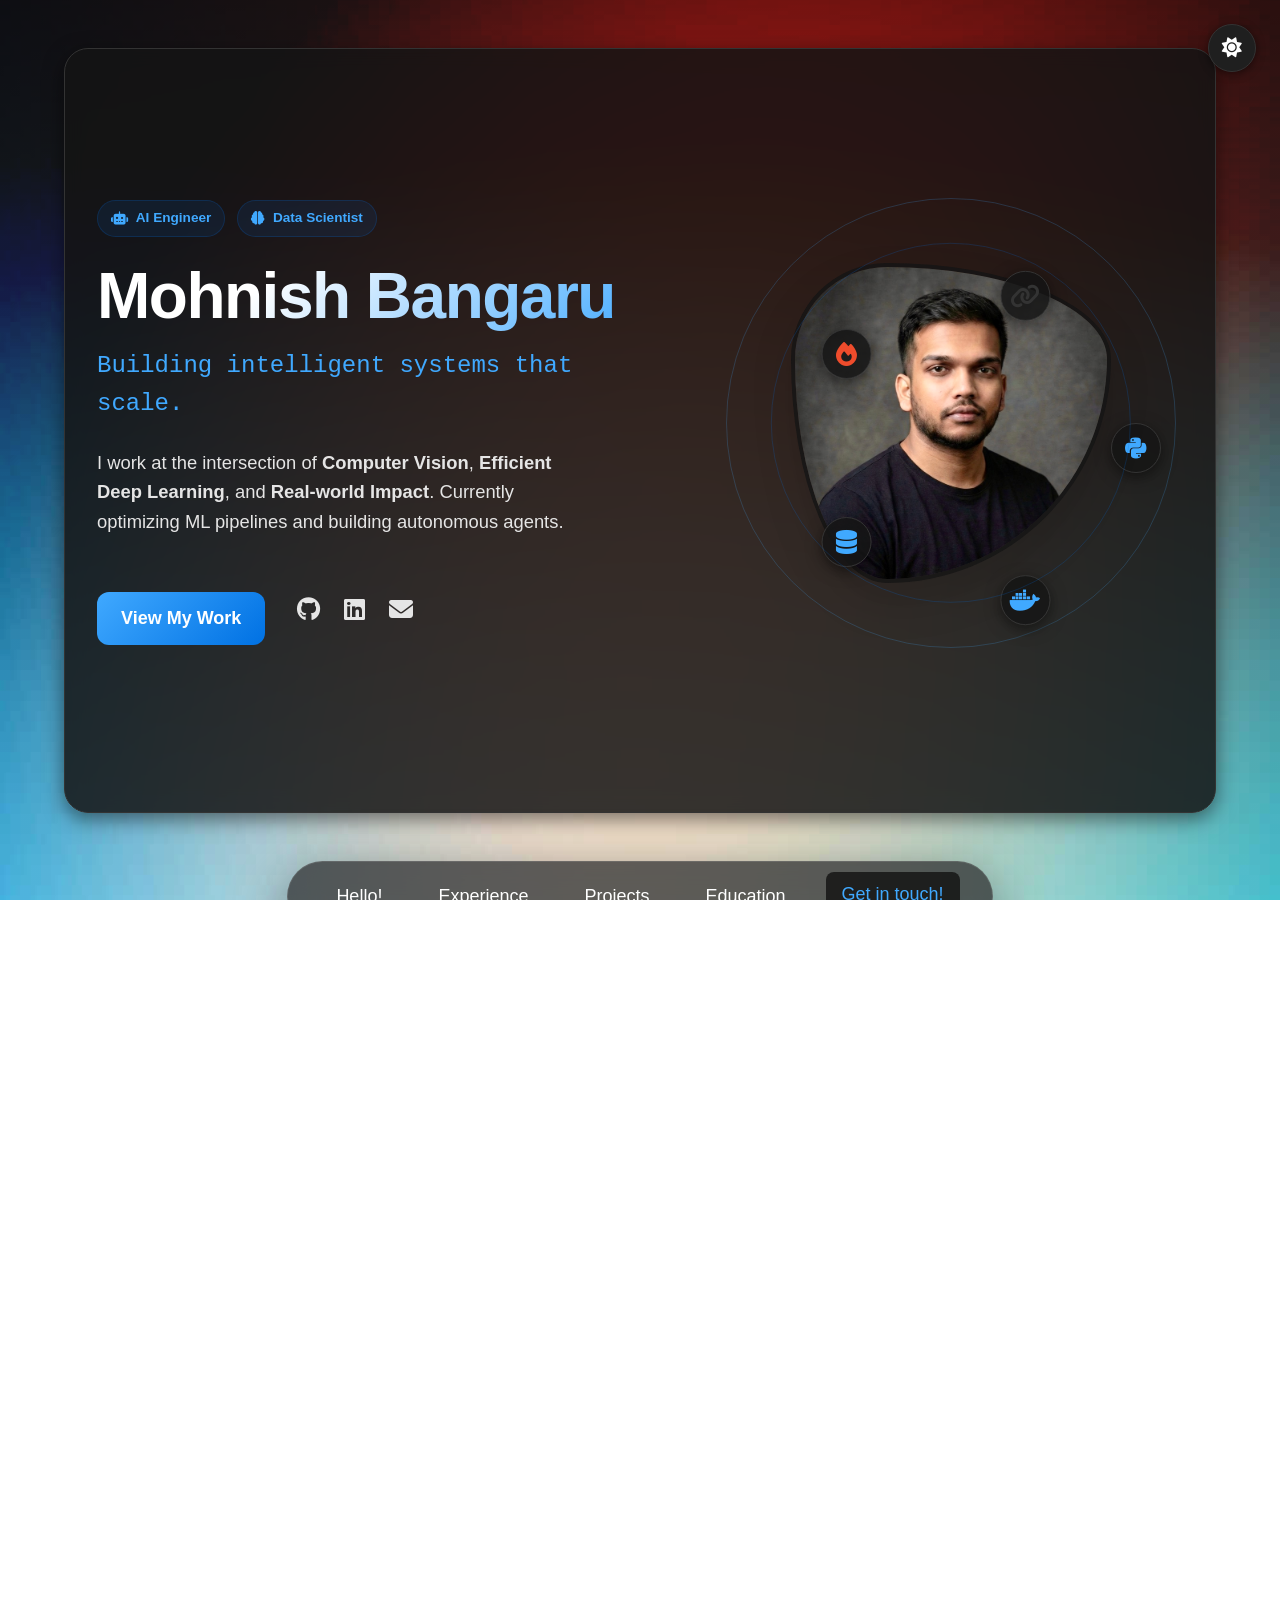
==== commit 3f8a3a38: "Update styling, page title, and add logo" ====
--- a/index.html
+++ b/index.html
@@ -6,7 +6,7 @@
   <meta name="viewport" content="width=device-width, initial-scale=1.0" />
 
   <!-- SEO Meta Tags -->
-  <title>Mohnish Bangaru - Data Scientist & ML Engineer | NYU Graduate</title>
+  <title>Mohnish Bangaru - AI Engineer | Data Scientist | NYU Graduate</title>
   <meta name="description"
     content="Mohnish Bangaru is a recent graduate from NYU Tandon with expertise in AI, computer vision, and efficient deep learning. View portfolio, projects, and experience." />
   <meta name="keywords"
@@ -36,8 +36,8 @@
   <meta name="distribution" content="global" />
 
   <!-- Favicon -->
-  <link rel="icon" type="image/x-icon" href="assets/profile.jpg" />
-  <link rel="apple-touch-icon" href="assets/profile.jpg" />
+  <link rel="icon" type="image/svg+xml" href="assets/mb-logo.svg" />
+  <link rel="apple-touch-icon" href="assets/mb-logo.svg" />
 
   <!-- Preload critical resources -->
   <link rel="preload" href="style.css" as="style" />
--- a/style.css
+++ b/style.css
@@ -124,17 +124,21 @@
   z-index: 1000;
   width: fit-content;
   border-radius: 50px;
-  background: rgba(255, 255, 255, 0.65);
+  background: rgba(255, 255, 255, 0.85);
+  /* Lighter/More opaque white */
   backdrop-filter: blur(16px);
   -webkit-backdrop-filter: blur(16px);
   border: 1px solid var(--border-color);
-  box-shadow: 0 8px 32px rgba(0, 0, 0, 0.08);
+  box-shadow: 0 20px 60px rgba(0, 0, 0, 0.55);
+  /* High contrast shadow */
+  /* Soft shadow */
   /* Soft shadow */
   transition: all 0.3s ease;
 }
 
 body.dark-theme nav {
-  background: rgba(28, 28, 30, 0.65);
+  background: rgba(44, 44, 46, 0.75);
+  /* Lighter gray for dark mode */
   border-color: rgba(255, 255, 255, 0.1);
 }
 
@@ -976,6 +980,15 @@
 #contact {
   text-align: center;
   max-width: 900px;
+}
+
+/* Disable hover effect for contact section */
+/* Disable hover effect for contact section and inner card */
+#contact:hover,
+#contact .contact-card:hover {
+  transform: none !important;
+  box-shadow: 0 6px 20px var(--shadow-color) !important;
+  border-color: var(--border-color) !important;
 }
 
 .contact-card {
--- a/style.css
+++ b/style.css
@@ -124,17 +124,21 @@
   z-index: 1000;
   width: fit-content;
   border-radius: 50px;
-  background: rgba(255, 255, 255, 0.65);
+  background: rgba(255, 255, 255, 0.85);
+  /* Lighter/More opaque white */
   backdrop-filter: blur(16px);
   -webkit-backdrop-filter: blur(16px);
   border: 1px solid var(--border-color);
-  box-shadow: 0 8px 32px rgba(0, 0, 0, 0.08);
+  box-shadow: 0 20px 60px rgba(0, 0, 0, 0.55);
+  /* High contrast shadow */
+  /* Soft shadow */
   /* Soft shadow */
   transition: all 0.3s ease;
 }
 
 body.dark-theme nav {
-  background: rgba(28, 28, 30, 0.65);
+  background: rgba(44, 44, 46, 0.75);
+  /* Lighter gray for dark mode */
   border-color: rgba(255, 255, 255, 0.1);
 }
 
@@ -976,6 +980,15 @@
 #contact {
   text-align: center;
   max-width: 900px;
+}
+
+/* Disable hover effect for contact section */
+/* Disable hover effect for contact section and inner card */
+#contact:hover,
+#contact .contact-card:hover {
+  transform: none !important;
+  box-shadow: 0 6px 20px var(--shadow-color) !important;
+  border-color: var(--border-color) !important;
 }
 
 .contact-card {
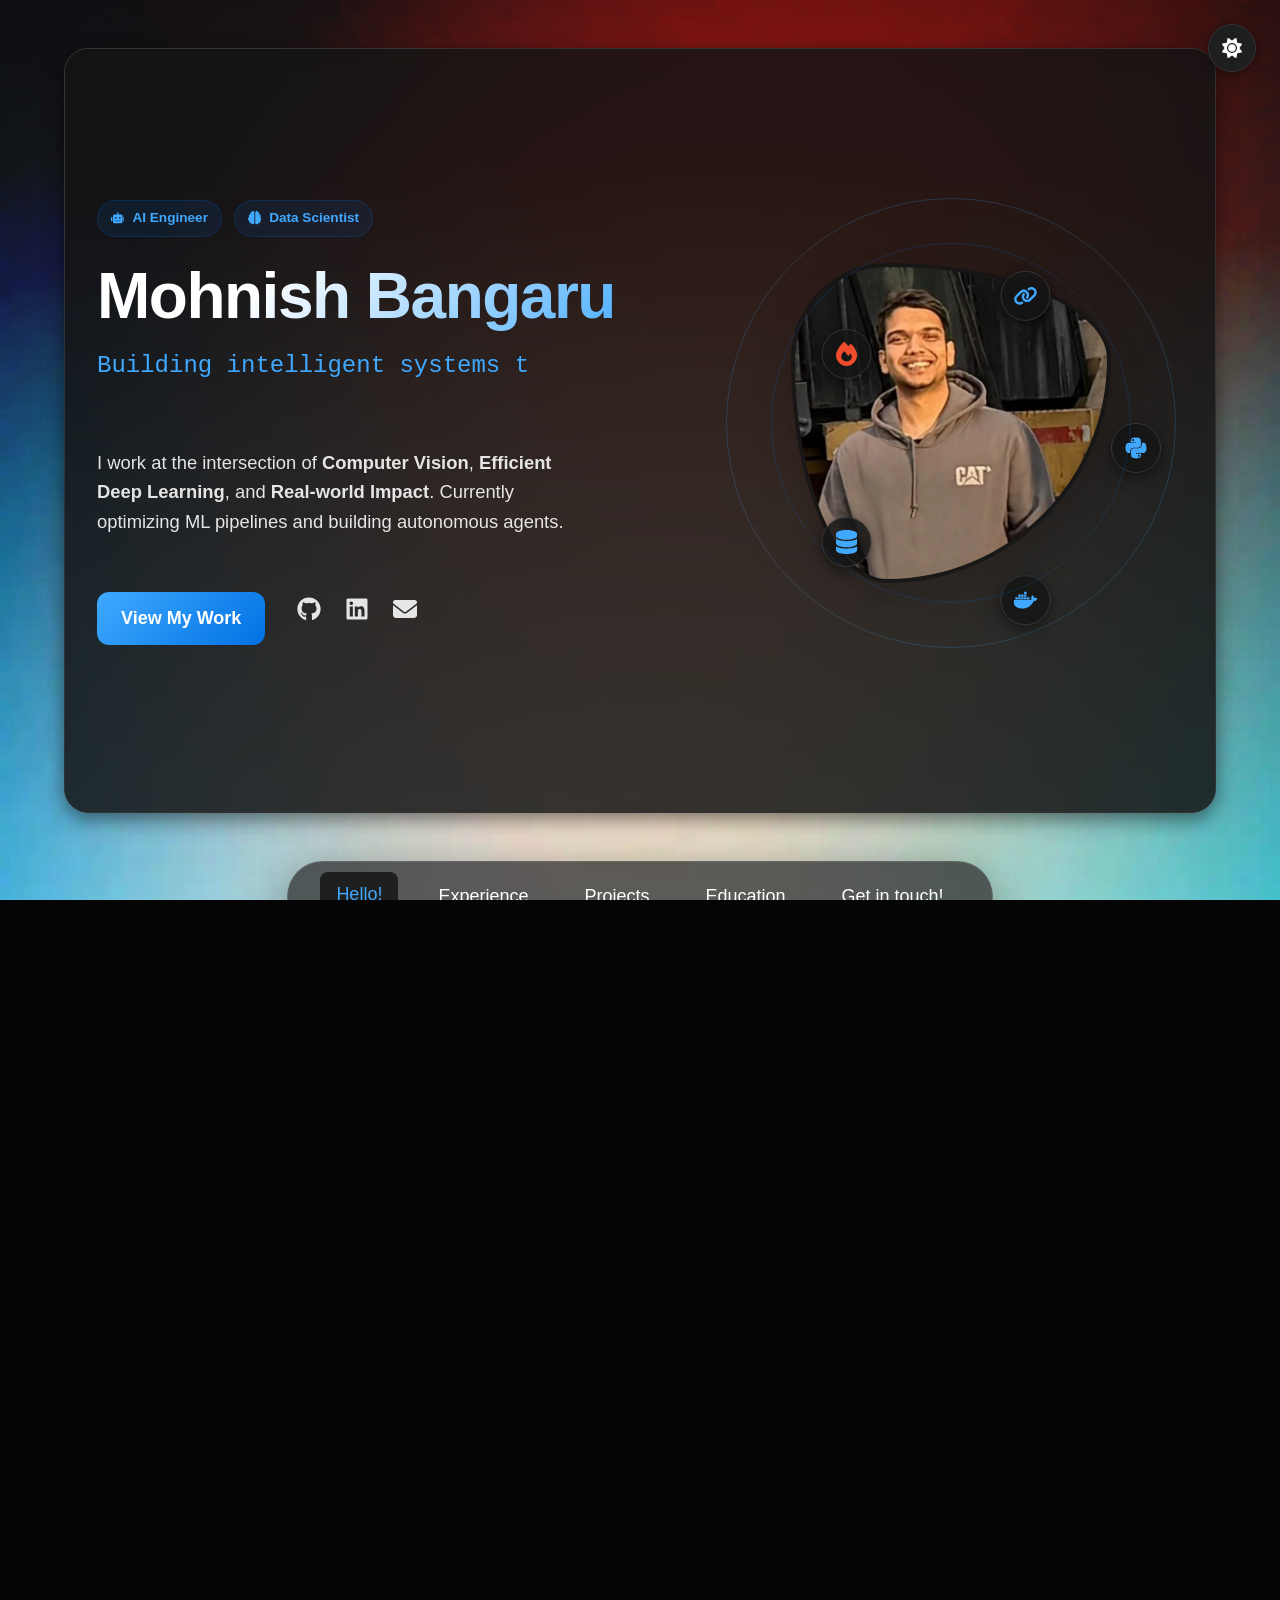
==== commit 026acf17: "Speed up and harden the site; fix mobile orbit; new profile photo First-load transfer drops from ~45" ====
--- a/index.html
+++ b/index.html
@@ -4,6 +4,8 @@
 <head>
   <meta charset="UTF-8" />
   <meta name="viewport" content="width=device-width, initial-scale=1.0" />
+  <meta name="color-scheme" content="dark light" />
+  <meta name="theme-color" content="#050505" />
 
   <!-- SEO Meta Tags -->
   <title>Mohnish Bangaru - AI Engineer | Data Scientist | NYU Graduate</title>
@@ -12,6 +14,7 @@
   <meta name="keywords"
     content="Mohnish Bangaru, Data Scientist, ML Engineer, NYU, Computer Vision, AI, Deep Learning, Machine Learning, Portfolio" />
   <meta name="author" content="Mohnish Bangaru" />
+  <link rel="canonical" href="https://mohnishbangaru.github.io/" />
 
   <!-- Open Graph Meta Tags -->
   <meta property="og:title" content="Mohnish Bangaru - Data Scientist & ML Engineer" />
@@ -39,13 +42,11 @@
   <link rel="icon" type="image/svg+xml" href="assets/mb-logo.svg" />
   <link rel="apple-touch-icon" href="assets/mb-logo.svg" />
 
-  <!-- Preload critical resources -->
-  <link rel="preload" href="style.css" as="style" />
-  <link rel="preload" href="assets/profile.jpg" as="image" />
-  <link rel="preload" href="assets/gradient-bg.png" as="image" />
+  <!-- Preload the LCP image and the background it sits on -->
+  <link rel="preload" as="image" href="assets/profile.webp" type="image/webp" fetchpriority="high" />
+  <link rel="preload" as="image" href="assets/gradient-bg.webp" type="image/webp" />
 
   <link rel="stylesheet" href="style.css" />
-  <link rel="stylesheet" href="https://cdnjs.cloudflare.com/ajax/libs/font-awesome/6.4.0/css/all.min.css" />
 
   <!-- Structured Data (JSON-LD) -->
   <script type="application/ld+json">
@@ -67,7 +68,7 @@
     "description": "Recent graduate from NYU Tandon specializing in AI, computer vision, and efficient deep learning",
     "knowsAbout": [
       "Machine Learning",
-      "Deep Learning", 
+      "Deep Learning",
       "Computer Vision",
       "Data Science",
       "AI",
@@ -84,8 +85,47 @@
 </head>
 
 <body>
-  <button id="theme-toggle" aria-label="Toggle Dark Mode">
-    <i class="fas fa-moon"></i>
+  <!-- Apply the saved theme before first paint so there is no flash of the wrong theme. -->
+  <script>
+    (function () {
+      try {
+        var t = localStorage.getItem('theme');
+        document.body.classList.add(t === null ? 'dark-theme' : t);
+      } catch (e) {
+        document.body.classList.add('dark-theme');
+      }
+    })();
+  </script>
+
+  <!-- If JS never runs, the loader must not sit on top of the content forever. -->
+  <noscript>
+    <style>
+      #loader { display: none !important; }
+    </style>
+  </noscript>
+
+  <!--
+    Icon sprite. Self-hosted from Font Awesome Free 6.4.0 (icons: CC BY 4.0).
+    Inlined to remove the render-blocking CDN stylesheet and webfont downloads.
+  -->
+  <svg xmlns="http://www.w3.org/2000/svg" style="display:none" aria-hidden="true">
+    <symbol id="i-docker" viewBox="0 0 640 512"><path d="M349.9 236.3h-66.1v-59.4h66.1v59.4zm0-204.3h-66.1v60.7h66.1V32zm78.2 144.8H362v59.4h66.1v-59.4zm-156.3-72.1h-66.1v60.1h66.1v-60.1zm78.1 0h-66.1v60.1h66.1v-60.1zm276.8 100c-14.4-9.7-47.6-13.2-73.1-8.4-3.3-24-16.7-44.9-41.1-63.7l-14-9.3-9.3 14c-18.4 27.8-23.4 73.6-3.7 103.8-8.7 4.7-25.8 11.1-48.4 10.7H2.4c-8.7 50.8 5.8 116.8 44 162.1 37.1 43.9 92.7 66.2 165.4 66.2 157.4 0 273.9-72.5 328.4-204.2 21.4.4 67.6.1 91.3-45.2 1.5-2.5 6.6-13.2 8.5-17.1l-13.3-8.9zm-511.1-27.9h-66v59.4h66.1v-59.4zm78.1 0h-66.1v59.4h66.1v-59.4zm78.1 0h-66.1v59.4h66.1v-59.4zm-78.1-72.1h-66.1v60.1h66.1v-60.1z"/></symbol>
+    <symbol id="i-github" viewBox="0 0 496 512"><path d="M165.9 397.4c0 2-2.3 3.6-5.2 3.6-3.3.3-5.6-1.3-5.6-3.6 0-2 2.3-3.6 5.2-3.6 3-.3 5.6 1.3 5.6 3.6zm-31.1-4.5c-.7 2 1.3 4.3 4.3 4.9 2.6 1 5.6 0 6.2-2s-1.3-4.3-4.3-5.2c-2.6-.7-5.5.3-6.2 2.3zm44.2-1.7c-2.9.7-4.9 2.6-4.6 4.9.3 2 2.9 3.3 5.9 2.6 2.9-.7 4.9-2.6 4.6-4.6-.3-1.9-3-3.2-5.9-2.9zM244.8 8C106.1 8 0 113.3 0 252c0 110.9 69.8 205.8 169.5 239.2 12.8 2.3 17.3-5.6 17.3-12.1 0-6.2-.3-40.4-.3-61.4 0 0-70 15-84.7-29.8 0 0-11.4-29.1-27.8-36.6 0 0-22.9-15.7 1.6-15.4 0 0 24.9 2 38.6 25.8 21.9 38.6 58.6 27.5 72.9 20.9 2.3-16 8.8-27.1 16-33.7-55.9-6.2-112.3-14.3-112.3-110.5 0-27.5 7.6-41.3 23.6-58.9-2.6-6.5-11.1-33.3 2.6-67.9 20.9-6.5 69 27 69 27 20-5.6 41.5-8.5 62.8-8.5s42.8 2.9 62.8 8.5c0 0 48.1-33.6 69-27 13.7 34.7 5.2 61.4 2.6 67.9 16 17.7 25.8 31.5 25.8 58.9 0 96.5-58.9 104.2-114.8 110.5 9.2 7.9 17 22.9 17 46.4 0 33.7-.3 75.4-.3 83.6 0 6.5 4.6 14.4 17.3 12.1C428.2 457.8 496 362.9 496 252 496 113.3 383.5 8 244.8 8zM97.2 352.9c-1.3 1-1 3.3.7 5.2 1.6 1.6 3.9 2.3 5.2 1 1.3-1 1-3.3-.7-5.2-1.6-1.6-3.9-2.3-5.2-1zm-10.8-8.1c-.7 1.3.3 2.9 2.3 3.9 1.6 1 3.6.7 4.3-.7.7-1.3-.3-2.9-2.3-3.9-2-.6-3.6-.3-4.3.7zm32.4 35.6c-1.6 1.3-1 4.3 1.3 6.2 2.3 2.3 5.2 2.6 6.5 1 1.3-1.3.7-4.3-1.3-6.2-2.2-2.3-5.2-2.6-6.5-1zm-11.4-14.7c-1.6 1-1.6 3.6 0 5.9 1.6 2.3 4.3 3.3 5.6 2.3 1.6-1.3 1.6-3.9 0-6.2-1.4-2.3-4-3.3-5.6-2z"/></symbol>
+    <symbol id="i-linkedin" viewBox="0 0 448 512"><path d="M416 32H31.9C14.3 32 0 46.5 0 64.3v383.4C0 465.5 14.3 480 31.9 480H416c17.6 0 32-14.5 32-32.3V64.3c0-17.8-14.4-32.3-32-32.3zM135.4 416H69V202.2h66.5V416zm-33.2-243c-21.3 0-38.5-17.3-38.5-38.5S80.9 96 102.2 96c21.2 0 38.5 17.3 38.5 38.5 0 21.3-17.2 38.5-38.5 38.5zm282.1 243h-66.4V312c0-24.8-.5-56.7-34.5-56.7-34.6 0-39.9 27-39.9 54.9V416h-66.4V202.2h63.7v29.2h.9c8.9-16.8 30.6-34.5 62.9-34.5 67.2 0 79.7 44.3 79.7 101.9V416z"/></symbol>
+    <symbol id="i-python" viewBox="0 0 448 512"><path d="M439.8 200.5c-7.7-30.9-22.3-54.2-53.4-54.2h-40.1v47.4c0 36.8-31.2 67.8-66.8 67.8H172.7c-29.2 0-53.4 25-53.4 54.3v101.8c0 29 25.2 46 53.4 54.3 33.8 9.9 66.3 11.7 106.8 0 26.9-7.8 53.4-23.5 53.4-54.3v-40.7H226.2v-13.6h160.2c31.1 0 42.6-21.7 53.4-54.2 11.2-33.5 10.7-65.7 0-108.6zM286.2 404c11.1 0 20.1 9.1 20.1 20.3 0 11.3-9 20.4-20.1 20.4-11 0-20.1-9.2-20.1-20.4.1-11.3 9.1-20.3 20.1-20.3zM167.8 248.1h106.8c29.7 0 53.4-24.5 53.4-54.3V91.9c0-29-24.4-50.7-53.4-55.6-35.8-5.9-74.7-5.6-106.8.1-45.2 8-53.4 24.7-53.4 55.6v40.7h106.9v13.6h-147c-31.1 0-58.3 18.7-66.8 54.2-9.8 40.7-10.2 66.1 0 108.6 7.6 31.6 25.7 54.2 56.8 54.2H101v-48.8c0-35.3 30.5-66.4 66.8-66.4zm-6.7-142.6c-11.1 0-20.1-9.1-20.1-20.3.1-11.3 9-20.4 20.1-20.4 11 0 20.1 9.2 20.1 20.4s-9 20.3-20.1 20.3z"/></symbol>
+    <symbol id="i-brain" viewBox="0 0 512 512"><path d="M184 0c30.9 0 56 25.1 56 56V456c0 30.9-25.1 56-56 56c-28.9 0-52.7-21.9-55.7-50.1c-5.2 1.4-10.7 2.1-16.3 2.1c-35.3 0-64-28.7-64-64c0-7.4 1.3-14.6 3.6-21.2C21.4 367.4 0 338.2 0 304c0-31.9 18.7-59.5 45.8-72.3C37.1 220.8 32 207 32 192c0-30.7 21.6-56.3 50.4-62.6C80.8 123.9 80 118 80 112c0-29.9 20.6-55.1 48.3-62.1C131.3 21.9 155.1 0 184 0zM328 0c28.9 0 52.6 21.9 55.7 49.9c27.8 7 48.3 32.1 48.3 62.1c0 6-.8 11.9-2.4 17.4c28.8 6.2 50.4 31.9 50.4 62.6c0 15-5.1 28.8-13.8 39.7C493.3 244.5 512 272.1 512 304c0 34.2-21.4 63.4-51.6 74.8c2.3 6.6 3.6 13.8 3.6 21.2c0 35.3-28.7 64-64 64c-5.6 0-11.1-.7-16.3-2.1c-3 28.2-26.8 50.1-55.7 50.1c-30.9 0-56-25.1-56-56V56c0-30.9 25.1-56 56-56z"/></symbol>
+    <symbol id="i-database" viewBox="0 0 448 512"><path d="M448 80v48c0 44.2-100.3 80-224 80S0 172.2 0 128V80C0 35.8 100.3 0 224 0S448 35.8 448 80zM393.2 214.7c20.8-7.4 39.9-16.9 54.8-28.6V288c0 44.2-100.3 80-224 80S0 332.2 0 288V186.1c14.9 11.8 34 21.2 54.8 28.6C99.7 230.7 159.5 240 224 240s124.3-9.3 169.2-25.3zM0 346.1c14.9 11.8 34 21.2 54.8 28.6C99.7 390.7 159.5 400 224 400s124.3-9.3 169.2-25.3c20.8-7.4 39.9-16.9 54.8-28.6V432c0 44.2-100.3 80-224 80S0 476.2 0 432V346.1z"/></symbol>
+    <symbol id="i-envelope" viewBox="0 0 512 512"><path d="M48 64C21.5 64 0 85.5 0 112c0 15.1 7.1 29.3 19.2 38.4L236.8 313.6c11.4 8.5 27 8.5 38.4 0L492.8 150.4c12.1-9.1 19.2-23.3 19.2-38.4c0-26.5-21.5-48-48-48H48zM0 176V384c0 35.3 28.7 64 64 64H448c35.3 0 64-28.7 64-64V176L294.4 339.2c-22.8 17.1-54 17.1-76.8 0L0 176z"/></symbol>
+    <symbol id="i-file-lines" viewBox="0 0 384 512"><path d="M64 0C28.7 0 0 28.7 0 64V448c0 35.3 28.7 64 64 64H320c35.3 0 64-28.7 64-64V160H256c-17.7 0-32-14.3-32-32V0H64zM256 0V128H384L256 0zM112 256H272c8.8 0 16 7.2 16 16s-7.2 16-16 16H112c-8.8 0-16-7.2-16-16s7.2-16 16-16zm0 64H272c8.8 0 16 7.2 16 16s-7.2 16-16 16H112c-8.8 0-16-7.2-16-16s7.2-16 16-16zm0 64H272c8.8 0 16 7.2 16 16s-7.2 16-16 16H112c-8.8 0-16-7.2-16-16s7.2-16 16-16z"/></symbol>
+    <symbol id="i-fire" viewBox="0 0 448 512"><path d="M159.3 5.4c7.8-7.3 19.9-7.2 27.7 .1c27.6 25.9 53.5 53.8 77.7 84c11-14.4 23.5-30.1 37-42.9c7.9-7.4 20.1-7.4 28 .1c34.6 33 63.9 76.6 84.5 118c20.3 40.8 33.8 82.5 33.8 111.9C448 404.2 348.2 512 224 512C98.4 512 0 404.1 0 276.5c0-38.4 17.8-85.3 45.4-131.7C73.3 97.7 112.7 48.6 159.3 5.4zM225.7 416c25.3 0 47.7-7 68.8-21c42.1-29.4 53.4-88.2 28.1-134.4c-4.5-9-16-9.6-22.5-2l-25.2 29.3c-6.6 7.6-18.5 7.4-24.7-.5c-16.5-21-46-58.5-62.8-79.8c-6.3-8-18.3-8.1-24.7-.1c-33.8 42.5-50.8 69.3-50.8 99.4C112 375.4 162.6 416 225.7 416z"/></symbol>
+    <symbol id="i-link" viewBox="0 0 640 512"><path d="M579.8 267.7c56.5-56.5 56.5-148 0-204.5c-50-50-128.8-56.5-186.3-15.4l-1.6 1.1c-14.4 10.3-17.7 30.3-7.4 44.6s30.3 17.7 44.6 7.4l1.6-1.1c32.1-22.9 76-19.3 103.8 8.6c31.5 31.5 31.5 82.5 0 114L422.3 334.8c-31.5 31.5-82.5 31.5-114 0c-27.9-27.9-31.5-71.8-8.6-103.8l1.1-1.6c10.3-14.4 6.9-34.4-7.4-44.6s-34.4-6.9-44.6 7.4l-1.1 1.6C206.5 251.2 213 330 263 380c56.5 56.5 148 56.5 204.5 0L579.8 267.7zM60.2 244.3c-56.5 56.5-56.5 148 0 204.5c50 50 128.8 56.5 186.3 15.4l1.6-1.1c14.4-10.3 17.7-30.3 7.4-44.6s-30.3-17.7-44.6-7.4l-1.6 1.1c-32.1 22.9-76 19.3-103.8-8.6C74 372 74 321 105.5 289.5L217.7 177.2c31.5-31.5 82.5-31.5 114 0c27.9 27.9 31.5 71.8 8.6 103.9l-1.1 1.6c-10.3 14.4-6.9 34.4 7.4 44.6s34.4 6.9 44.6-7.4l1.1-1.6C433.5 260.8 427 182 377 132c-56.5-56.5-148-56.5-204.5 0L60.2 244.3z"/></symbol>
+    <symbol id="i-moon" viewBox="0 0 384 512"><path d="M223.5 32C100 32 0 132.3 0 256S100 480 223.5 480c60.6 0 115.5-24.2 155.8-63.4c5-4.9 6.3-12.5 3.1-18.7s-10.1-9.7-17-8.5c-9.8 1.7-19.8 2.6-30.1 2.6c-96.9 0-175.5-78.8-175.5-176c0-65.8 36-123.1 89.3-153.3c6.1-3.5 9.2-10.5 7.7-17.3s-7.3-11.9-14.3-12.5c-6.3-.5-12.6-.8-19-.8z"/></symbol>
+    <symbol id="i-robot" viewBox="0 0 640 512"><path d="M320 0c17.7 0 32 14.3 32 32V96H472c39.8 0 72 32.2 72 72V440c0 39.8-32.2 72-72 72H168c-39.8 0-72-32.2-72-72V168c0-39.8 32.2-72 72-72H288V32c0-17.7 14.3-32 32-32zM208 384c-8.8 0-16 7.2-16 16s7.2 16 16 16h32c8.8 0 16-7.2 16-16s-7.2-16-16-16H208zm96 0c-8.8 0-16 7.2-16 16s7.2 16 16 16h32c8.8 0 16-7.2 16-16s-7.2-16-16-16H304zm96 0c-8.8 0-16 7.2-16 16s7.2 16 16 16h32c8.8 0 16-7.2 16-16s-7.2-16-16-16H400zM264 256a40 40 0 1 0 -80 0 40 40 0 1 0 80 0zm152 40a40 40 0 1 0 0-80 40 40 0 1 0 0 80zM48 224H64V416H48c-26.5 0-48-21.5-48-48V272c0-26.5 21.5-48 48-48zm544 0c26.5 0 48 21.5 48 48v96c0 26.5-21.5 48-48 48H576V224h16z"/></symbol>
+    <symbol id="i-sun" viewBox="0 0 512 512"><path d="M361.5 1.2c5 2.1 8.6 6.6 9.6 11.9L391 121l107.9 19.8c5.3 1 9.8 4.6 11.9 9.6s1.5 10.7-1.6 15.2L446.9 256l62.3 90.3c3.1 4.5 3.7 10.2 1.6 15.2s-6.6 8.6-11.9 9.6L391 391 371.1 498.9c-1 5.3-4.6 9.8-9.6 11.9s-10.7 1.5-15.2-1.6L256 446.9l-90.3 62.3c-4.5 3.1-10.2 3.7-15.2 1.6s-8.6-6.6-9.6-11.9L121 391 13.1 371.1c-5.3-1-9.8-4.6-11.9-9.6s-1.5-10.7 1.6-15.2L65.1 256 2.8 165.7c-3.1-4.5-3.7-10.2-1.6-15.2s6.6-8.6 11.9-9.6L121 121 140.9 13.1c1-5.3 4.6-9.8 9.6-11.9s10.7-1.5 15.2 1.6L256 65.1 346.3 2.8c4.5-3.1 10.2-3.7 15.2-1.6zM160 256a96 96 0 1 1 192 0 96 96 0 1 1 -192 0zm224 0a128 128 0 1 0 -256 0 128 128 0 1 0 256 0z"/></symbol>
+  </svg>
+
+  <button id="theme-toggle" aria-label="Toggle dark mode" type="button">
+    <svg class="icon" id="theme-icon" aria-hidden="true"><use href="#i-moon" /></svg>
   </button>
 
   <!-- Loading Screen -->
@@ -97,15 +137,16 @@
   </div>
 
   <!-- Main Content -->
-  <div id="main-content" style="display: none;">
+  <div id="main-content">
 
     <!-- Hero Section -->
     <section id="about" class="hero-section fade-in">
       <div class="hero-content">
         <div class="hero-text">
           <div class="badge-container">
-            <span class="ai-badge"><i class="fas fa-robot"></i> AI Engineer</span>
-            <span class="ai-badge"><i class="fas fa-brain"></i> Data Scientist</span>
+            <span class="ai-badge"><svg class="icon" aria-hidden="true"><use href="#i-robot" /></svg> AI Engineer</span>
+            <span class="ai-badge"><svg class="icon" aria-hidden="true"><use href="#i-brain" /></svg> Data
+              Scientist</span>
           </div>
           <h1 class="gradient-text">Mohnish Bangaru</h1>
           <p class="hero-subtitle typewrite">Building intelligent systems that scale.</p>
@@ -119,26 +160,35 @@
           <div class="hero-actions">
             <a href="#projects" class="button check-work-btn">View My Work</a>
             <div class="social-links">
-              <a href="https://github.com/mohnishbangaru" target="_blank" aria-label="GitHub"><i
-                  class="fab fa-github"></i></a>
-              <a href="https://linkedin.com/in/mohnishbangaru" target="_blank" aria-label="LinkedIn"><i
-                  class="fab fa-linkedin"></i></a>
-              <a href="mailto:mohnishbangaru@nyu.edu" aria-label="Email"><i class="fas fa-envelope"></i></a>
+              <a href="https://github.com/mohnishbangaru" target="_blank" rel="noopener noreferrer" aria-label="GitHub">
+                <svg class="icon" aria-hidden="true"><use href="#i-github" /></svg></a>
+              <a href="https://linkedin.com/in/mohnishbangaru" target="_blank" rel="noopener noreferrer"
+                aria-label="LinkedIn">
+                <svg class="icon" aria-hidden="true"><use href="#i-linkedin" /></svg></a>
+              <a href="mailto:mohnishbangaru@nyu.edu" aria-label="Email">
+                <svg class="icon" aria-hidden="true"><use href="#i-envelope" /></svg></a>
             </div>
           </div>
         </div>
 
         <div class="hero-image-container">
           <div class="image-wrapper">
-            <img src="assets/profile.jpg" alt="Mohnish Bangaru" class="profile-img" />
+            <picture>
+              <source srcset="assets/profile.webp" type="image/webp" />
+              <img src="assets/profile.jpg" alt="Mohnish Bangaru" class="profile-img" width="320" height="320"
+                fetchpriority="high" decoding="async" />
+            </picture>
             <div class="tech-orbit">
-              <div class="tech-icon" style="--i:0"><i class="fab fa-python"></i></div>
-              <div class="tech-icon" style="--i:1"><i class="fab fa-docker"></i></div>
-              <div class="tech-icon" style="--i:2"><i class="fas fa-database"></i></div>
-              <div class="tech-icon" style="--i:3" title="PyTorch"><i class="fas fa-fire" style="color: #EE4C2C;"></i>
-              </div> <!-- PyTorch -->
-              <div class="tech-icon" style="--i:4" title="LangChain"><i class="fas fa-link" style="color: #333;"></i>
-              </div> <!-- LangChain -->
+              <div class="tech-icon" style="--i:0" title="Python"><svg class="icon" aria-hidden="true"><use
+                    href="#i-python" /></svg></div>
+              <div class="tech-icon" style="--i:1" title="Docker"><svg class="icon" aria-hidden="true"><use
+                    href="#i-docker" /></svg></div>
+              <div class="tech-icon" style="--i:2" title="Databases"><svg class="icon" aria-hidden="true"><use
+                    href="#i-database" /></svg></div>
+              <div class="tech-icon" style="--i:3" title="PyTorch"><svg class="icon" aria-hidden="true"
+                  style="color: #EE4C2C;"><use href="#i-fire" /></svg></div>
+              <div class="tech-icon" style="--i:4" title="LangChain"><svg class="icon" aria-hidden="true"><use
+                    href="#i-link" /></svg></div>
             </div>
           </div>
         </div>
@@ -163,7 +213,8 @@
           <!-- Job 1: Drizz -->
           <div class="timeline-item">
             <div class="timeline-icon">
-              <img src="assets/logos/Drizz.png" alt="Drizz Logo">
+              <img src="assets/logos/Drizz.webp" alt="Drizz logo" width="60" height="60" loading="lazy"
+                decoding="async">
             </div>
             <div class="timeline-content">
               <span class="timeline-date">Aug 2025 – Present</span>
@@ -190,7 +241,7 @@
           <!-- Job 2: NYU -->
           <div class="timeline-item">
             <div class="timeline-icon">
-              <img src="assets/logos/NYU.png" alt="NYU Logo">
+              <img src="assets/logos/NYU.webp" alt="NYU logo" width="60" height="60" loading="lazy" decoding="async">
             </div>
             <div class="timeline-content">
               <span class="timeline-date">Sep 2023 – May 2025</span>
@@ -218,7 +269,7 @@
           <!-- Job 3: KPMG -->
           <div class="timeline-item">
             <div class="timeline-icon">
-              <img src="assets/logos/KPMG.png" alt="KPMG Logo">
+              <img src="assets/logos/KPMG.webp" alt="KPMG logo" width="60" height="60" loading="lazy" decoding="async">
             </div>
             <div class="timeline-content">
               <span class="timeline-date">Apr 2022 – May 2023</span>
@@ -255,10 +306,10 @@
 
         <!-- Filter Buttons -->
         <div class="filter-container">
-          <button class="filter-btn active" data-filter="all">All</button>
-          <button class="filter-btn" data-filter="ml">AI & ML</button>
-          <button class="filter-btn" data-filter="data">Data Science</button>
-          <button class="filter-btn" data-filter="dev">Engineering</button>
+          <button class="filter-btn active" data-filter="all" type="button">All</button>
+          <button class="filter-btn" data-filter="ml" type="button">AI &amp; ML</button>
+          <button class="filter-btn" data-filter="data" type="button">Data Science</button>
+          <button class="filter-btn" data-filter="dev" type="button">Engineering</button>
         </div>
 
         <div class="project-grid">
@@ -266,7 +317,7 @@
           <!-- Recent & Graduate-Level Projects -->
 
           <a href="https://github.com/mohnishbangaru/quantization-residual-connections" target="_blank"
-            class="project-card-link" data-category="ml">
+            rel="noopener noreferrer" class="project-card-link" data-category="ml">
             <div class="project-card">
               <h3>Integrating Quantization with Residual Connections (Ongoing)</h3>
               <p>Currently exploring the synergy between quantization-aware training and residual connection design in
@@ -281,7 +332,7 @@
           </a>
 
           <a href="https://github.com/mohnishbangaru/efficient-deep-learning-edge" target="_blank"
-            class="project-card-link" data-category="ml">
+            rel="noopener noreferrer" class="project-card-link" data-category="ml">
             <div class="project-card">
               <h3>Efficient Deep Learning for Edge Deployment</h3>
               <p>Trimmed ResNet-50 using quantization-aware training and residual connections, reducing model size by
@@ -294,8 +345,8 @@
             </div>
           </a>
 
-          <a href="https://github.com/mohnishbangaru/medical-expert-qa" target="_blank" class="project-card-link"
-            data-category="ml">
+          <a href="https://github.com/mohnishbangaru/medical-expert-qa" target="_blank" rel="noopener noreferrer"
+            class="project-card-link" data-category="ml">
             <div class="project-card">
               <h3>Medical Expert Question-Answering Model</h3>
               <p>Fine-tuned a Vision-Language Transformer on 5,000 MIMIC-CXR scans + reports, achieving 96% accuracy in
@@ -308,8 +359,8 @@
             </div>
           </a>
 
-          <a href="https://github.com/mohnishbangaru/qlora-finetuning" target="_blank" class="project-card-link"
-            data-category="ml">
+          <a href="https://github.com/mohnishbangaru/qlora-finetuning" target="_blank" rel="noopener noreferrer"
+            class="project-card-link" data-category="ml">
             <div class="project-card">
               <h3>Fine-Tuning LLMs using QLoRA</h3>
               <p>Fine-tuned Pythia 6.9B/12B with Alpaca dataset using QLoRA and tested LoRA ranks (1–16). Achieved
@@ -324,8 +375,8 @@
           </a>
 
           <!-- Undergraduate & Exploratory Projects -->
-          <a href="https://github.com/mohnishbangaru/impala-chatbot" target="_blank" class="project-card-link"
-            data-category="dev">
+          <a href="https://github.com/mohnishbangaru/impala-chatbot" target="_blank" rel="noopener noreferrer"
+            class="project-card-link" data-category="dev">
             <div class="project-card">
               <h3>Impala Chatbot</h3>
               <p>Built a customizable chatbot platform that allows consumers to define response logic for different
@@ -333,8 +384,8 @@
             </div>
           </a>
 
-          <a href="https://github.com/mohnishbangaru/youtube-voice-automation" target="_blank" class="project-card-link"
-            data-category="dev">
+          <a href="https://github.com/mohnishbangaru/youtube-voice-automation" target="_blank" rel="noopener noreferrer"
+            class="project-card-link" data-category="dev">
             <div class="project-card">
               <h3>Voice Automation for YouTube</h3>
               <p>Developed a Python-based automation tool to control YouTube via voice commands.</p>
@@ -345,8 +396,8 @@
             </div>
           </a>
 
-          <a href="https://github.com/mohnishbangaru/covid-dashboard" target="_blank" class="project-card-link"
-            data-category="data">
+          <a href="https://github.com/mohnishbangaru/covid-dashboard" target="_blank" rel="noopener noreferrer"
+            class="project-card-link" data-category="data">
             <div class="project-card">
               <h3>Visual COVID Dashboard</h3>
               <p>Created an interactive dashboard to visualize COVID-19 data trends using R.</p>
@@ -357,16 +408,16 @@
             </div>
           </a>
 
-          <a href="https://github.com/mohnishbangaru/stock-prediction" target="_blank" class="project-card-link"
-            data-category="data">
+          <a href="https://github.com/mohnishbangaru/stock-prediction" target="_blank" rel="noopener noreferrer"
+            class="project-card-link" data-category="data">
             <div class="project-card">
               <h3>Stock Market Prediction</h3>
               <p>Built a predictive model using S&P 500 market data and time series analysis techniques.</p>
             </div>
           </a>
 
-          <a href="https://github.com/mohnishbangaru/exoplanet-hunting" target="_blank" class="project-card-link"
-            data-category="data">
+          <a href="https://github.com/mohnishbangaru/exoplanet-hunting" target="_blank" rel="noopener noreferrer"
+            class="project-card-link" data-category="data">
             <div class="project-card">
               <h3>Exoplanet Hunting</h3>
               <p>Analyzed NASA Kepler telescope time series data to identify exoplanet candidates using signal detection
@@ -374,8 +425,8 @@
             </div>
           </a>
 
-          <a href="https://github.com/mohnishbangaru/pothole-detection" target="_blank" class="project-card-link"
-            data-category="ml">
+          <a href="https://github.com/mohnishbangaru/pothole-detection" target="_blank" rel="noopener noreferrer"
+            class="project-card-link" data-category="ml">
             <div class="project-card">
               <h3>Automated Pothole Detection</h3>
               <p>Developed a computer vision model to detect potholes from road images, contributing to smart city
@@ -383,6 +434,7 @@
             </div>
           </a>
 
+        </div>
       </section>
 
 
@@ -392,7 +444,7 @@
 
           <div class="timeline-item">
             <div class="timeline-icon">
-              <img src="assets/logos/NYU.png" alt="NYU Logo">
+              <img src="assets/logos/NYU.webp" alt="NYU logo" width="60" height="60" loading="lazy" decoding="async">
             </div>
             <div class="timeline-content">
               <span class="timeline-date">Sep 2023 – May 2025</span>
@@ -403,7 +455,7 @@
 
           <div class="timeline-item">
             <div class="timeline-icon">
-              <img src="assets/logos/SRM.png" alt="SRM Logo">
+              <img src="assets/logos/SRM.webp" alt="SRM logo" width="60" height="60" loading="lazy" decoding="async">
             </div>
             <div class="timeline-content">
               <span class="timeline-date">Jul 2017 – May 2021</span>
@@ -422,10 +474,12 @@
             awesome together.</p>
           <a href="mailto:mohnishbangaru@nyu.edu" class="contact-email">mohnishbangaru@nyu.edu</a>
           <div class="social-links" style="justify-content: center;">
-            <a href="https://linkedin.com/in/mohnishbangaru" target="_blank"><i class="fab fa-linkedin"></i></a>
-            <a href="https://github.com/mohnishbangaru" target="_blank"><i class="fab fa-github"></i></a>
-            <a href="assets/mohnish_bangaru_ai_engineer_resume.pdf" download title="Download Resume"><i
-                class="fas fa-file-alt"></i></a>
+            <a href="https://linkedin.com/in/mohnishbangaru" target="_blank" rel="noopener noreferrer"
+              aria-label="LinkedIn"><svg class="icon" aria-hidden="true"><use href="#i-linkedin" /></svg></a>
+            <a href="https://github.com/mohnishbangaru" target="_blank" rel="noopener noreferrer" aria-label="GitHub">
+              <svg class="icon" aria-hidden="true"><use href="#i-github" /></svg></a>
+            <a href="assets/mohnish_bangaru_ai_engineer_resume.pdf" download title="Download Resume"
+              aria-label="Download resume"><svg class="icon" aria-hidden="true"><use href="#i-file-lines" /></svg></a>
           </div>
         </div>
       </section>
@@ -438,10 +492,8 @@
 
   </div>
 
-  <!-- Script to handle loader and scroll-to-top -->
-  <!-- Script to handle loader, scroll, and theme -->
-  <script src="script.js"></script>
+  <script src="script.js" defer></script>
 
 </body>
 
-</html>+</html>
--- a/style.css
+++ b/style.css
@@ -14,8 +14,7 @@
   --toggle-bg: #f5f5f7;
 }
 
-/* Dark theme colors */
-/* Dark theme colors - High Contrast */
+/* Dark theme colors - high contrast */
 body.dark-theme {
   --bg-primary: #050505;
   /* Deep, true black for OLED pop */
@@ -76,18 +75,50 @@
 
 body {
   font-family: -apple-system, BlinkMacSystemFont, 'Segoe UI', Roboto, Helvetica, Arial, sans-serif;
-  background:
-    linear-gradient(var(--gradient-overlay), var(--gradient-overlay)),
-    url("assets/gradient-bg.png") center/cover no-repeat fixed;
-  background-blend-mode: overlay;
   color: var(--text-primary);
   font-size: 18px;
   line-height: 1.6;
-  /* Performance optimizations */
-  will-change: scroll-position;
-  contain: layout style paint;
+  /* Fallback behind the backdrop, in case the image fails to load. It lives
+     here rather than on ::before because an opaque colour underneath the
+     blended layers would turn the whole `overlay` blend flat. */
+  background-color: var(--bg-primary);
   /* Smooth theme transitions */
   transition: background-color 0.3s ease, color 0.3s ease;
+}
+
+/*
+ * Backdrop as a fixed pseudo-element rather than `background-attachment: fixed`
+ * on the body. The latter forces a full-viewport repaint on every scroll frame
+ * and is the main source of scroll stutter on mobile.
+ *
+ * The duplicated background-image declaration is a cascade fallback: browsers
+ * without WebP support keep the PNG, newer ones override it. Only the winning
+ * declaration is ever fetched.
+ */
+body::before {
+  content: "";
+  position: fixed;
+  inset: 0;
+  z-index: -1;
+  background-image:
+    linear-gradient(var(--gradient-overlay), var(--gradient-overlay)),
+    url("assets/gradient-bg.png");
+  background-image:
+    linear-gradient(var(--gradient-overlay), var(--gradient-overlay)),
+    url("assets/gradient-bg.webp");
+  background-size: cover;
+  background-position: center;
+  background-repeat: no-repeat;
+  background-blend-mode: overlay;
+}
+
+/* Inline SVG icons, sized from the parent's font-size like the old webfont. */
+.icon {
+  width: 1em;
+  height: 1em;
+  fill: currentColor;
+  vertical-align: -0.125em;
+  flex: none;
 }
 
 /* Layout */
@@ -387,6 +418,14 @@
 }
 
 .tech-icon {
+  /*
+   * Orbit radius as a custom property. The per-icon rules below are
+   * `.tech-icon:nth-child(n)`, which outranks a plain `.tech-icon` override in
+   * a media query — so a hard-coded radius there is silently ignored. Custom
+   * properties inherit by cascade order instead, letting the mobile block
+   * below actually change the radius.
+   */
+  --orbit-r: 160px;
   position: absolute;
   width: 50px;
   height: 50px;
@@ -409,31 +448,31 @@
 /* Python */
 .tech-icon:nth-child(1) {
   animation-duration: 8s;
-  transform: rotate(0deg) translateX(160px) rotate(0deg);
+  transform: rotate(0deg) translateX(var(--orbit-r)) rotate(0deg);
 }
 
 /* Docker */
 .tech-icon:nth-child(2) {
   animation-duration: 12s;
-  transform: rotate(72deg) translateX(160px) rotate(-72deg);
+  transform: rotate(72deg) translateX(var(--orbit-r)) rotate(-72deg);
 }
 
 /* DB */
 .tech-icon:nth-child(3) {
   animation-duration: 10s;
-  transform: rotate(144deg) translateX(160px) rotate(-144deg);
+  transform: rotate(144deg) translateX(var(--orbit-r)) rotate(-144deg);
 }
 
 /* PyTorch */
 .tech-icon:nth-child(4) {
   animation-duration: 15s;
-  transform: rotate(216deg) translateX(160px) rotate(-216deg);
+  transform: rotate(216deg) translateX(var(--orbit-r)) rotate(-216deg);
 }
 
 /* LangChain */
 .tech-icon:nth-child(5) {
   animation-duration: 9s;
-  transform: rotate(288deg) translateX(160px) rotate(-288deg);
+  transform: rotate(288deg) translateX(var(--orbit-r)) rotate(-288deg);
 }
 
 
@@ -533,9 +572,28 @@
 
 .project-card {
   animation: cardAppear 0.8s cubic-bezier(0.4, 0, 0.2, 1) forwards;
-  animation-delay: calc(var(--card-index, 0) * 0.1s);
   opacity: 0;
   transform: translateY(30px);
+}
+
+/*
+ * Stagger is done here rather than by setting --card-index from JS, so the
+ * cards still appear correctly if the script never runs.
+ */
+.project-card-link:nth-child(1) .project-card { animation-delay: 0s; }
+.project-card-link:nth-child(2) .project-card { animation-delay: 0.1s; }
+.project-card-link:nth-child(3) .project-card { animation-delay: 0.2s; }
+.project-card-link:nth-child(4) .project-card { animation-delay: 0.3s; }
+.project-card-link:nth-child(5) .project-card { animation-delay: 0.4s; }
+.project-card-link:nth-child(6) .project-card { animation-delay: 0.5s; }
+.project-card-link:nth-child(7) .project-card { animation-delay: 0.6s; }
+.project-card-link:nth-child(8) .project-card { animation-delay: 0.7s; }
+.project-card-link:nth-child(9) .project-card { animation-delay: 0.8s; }
+.project-card-link:nth-child(n + 10) .project-card { animation-delay: 0.9s; }
+
+/* Set by the project filter buttons. */
+.project-card-link.is-hidden {
+  display: none;
 }
 
 @keyframes fadeIn {
@@ -593,6 +651,29 @@
   justify-content: center;
   z-index: 9999;
   transition: background-color 0.3s ease;
+  /*
+   * Failsafe. If script.js never runs (parse error, blocked request, old
+   * browser) this clears the overlay anyway, so a JS failure can never leave
+   * the visitor staring at a spinner over content that is already there.
+   */
+  animation: loaderFailsafe 0s linear 3s forwards;
+}
+
+/* The normal path: script.js reveals the page as soon as it is ready. */
+body.loaded #loader {
+  opacity: 0;
+  visibility: hidden;
+  pointer-events: none;
+  animation: none;
+  transition: opacity 0.35s ease, visibility 0.35s ease;
+}
+
+@keyframes loaderFailsafe {
+  to {
+    opacity: 0;
+    visibility: hidden;
+    pointer-events: none;
+  }
 }
 
 .logo-container {
@@ -894,7 +975,6 @@
   /* Slightly transparent */
 }
 
-/* Fix flicker: make link the hover target */
 /* Fix flicker: make link the hover target */
 .project-card-link {
   display: block;
@@ -982,7 +1062,6 @@
   max-width: 900px;
 }
 
-/* Disable hover effect for contact section */
 /* Disable hover effect for contact section and inner card */
 #contact:hover,
 #contact .contact-card:hover {
@@ -1136,6 +1215,17 @@
     order: 1;
   }
 
+  /*
+   * Shrink the portrait so the photo plus the full orbit ring fits inside the
+   * section's content box on a phone. At 390px the content box is ~322px, and
+   * the desktop sizing (320px photo + 160px orbit radius) put the outermost
+   * icons ~15px past the screen edge, where they were clipped.
+   */
+  .image-wrapper {
+    width: 240px;
+    height: 240px;
+  }
+
   .tech-orbit {
     width: 100%;
     height: 100%;
@@ -1150,13 +1240,39 @@
   }
 
   .tech-icon {
-    /* Static arrangement for mobile */
-    transform: rotate(calc(var(--i) * 72deg)) translate(130px) rotate(calc(var(--i) * -72deg));
+    /* 2 x (125 + 22) = 294px total, comfortably inside the content box. */
+    --orbit-r: 125px;
+    width: 44px;
+    height: 44px;
+    font-size: 1.25rem;
     animation: none;
   }
 
   .project-grid {
     grid-template-columns: 1fr;
+  }
+}
+
+/*
+ * Narrow phones (iPhone SE and similar, 320px). The content box is only ~256px
+ * wide here, so the portrait and its orbit need another step down.
+ */
+@media (max-width: 380px) {
+  .image-wrapper {
+    width: 200px;
+    height: 200px;
+  }
+
+  .tech-icon {
+    /* 2 x (100 + 20) = 240px, inside the ~256px content box. */
+    --orbit-r: 100px;
+    width: 40px;
+    height: 40px;
+    font-size: 1.1rem;
+  }
+
+  .gradient-text {
+    font-size: 2.1rem;
   }
 }
 
@@ -1191,9 +1307,57 @@
   transition: left 0.5s ease;
 }
 
-/* Removed conflicting hover rule - now handled by parent link */
-
-/* Project card hover effects are now handled by the parent link */
+/* Project card hover effects are handled by the parent link. */
+
+/*
+ * Reduced motion.
+ *
+ * The nine looping animations on this page (orbiting icons, morphing photo,
+ * spinning rings) are decorative and are stopped entirely here. The entrance
+ * animations cannot simply be switched off, because their elements start at
+ * opacity 0 and only the animation brings them in — so each one is pinned to
+ * its final state instead.
+ */
+@media (prefers-reduced-motion: reduce) {
+
+  *,
+  *::before,
+  *::after {
+    animation-duration: 0.01ms !important;
+    animation-iteration-count: 1 !important;
+    transition-duration: 0.01ms !important;
+    scroll-behavior: auto !important;
+  }
+
+  html,
+  body {
+    scroll-behavior: auto;
+  }
+
+  /* Elements that are invisible until their entrance animation runs. */
+  .fade-in,
+  .slide-up,
+  .project-card {
+    opacity: 1 !important;
+    transform: none !important;
+  }
+
+  /* Keep the failsafe working: clear the loader immediately instead of at 4s. */
+  #loader {
+    animation-delay: 0s !important;
+  }
+
+  /* Purely decorative motion — no final state to preserve. */
+  .tech-icon,
+  .profile-img,
+  .logo-ring,
+  .logo-ring::before,
+  .logo-text,
+  .scroll-indicator,
+  header h1 {
+    animation: none !important;
+  }
+}
 
 .project-card h3 {
   margin-bottom: 0.75rem;
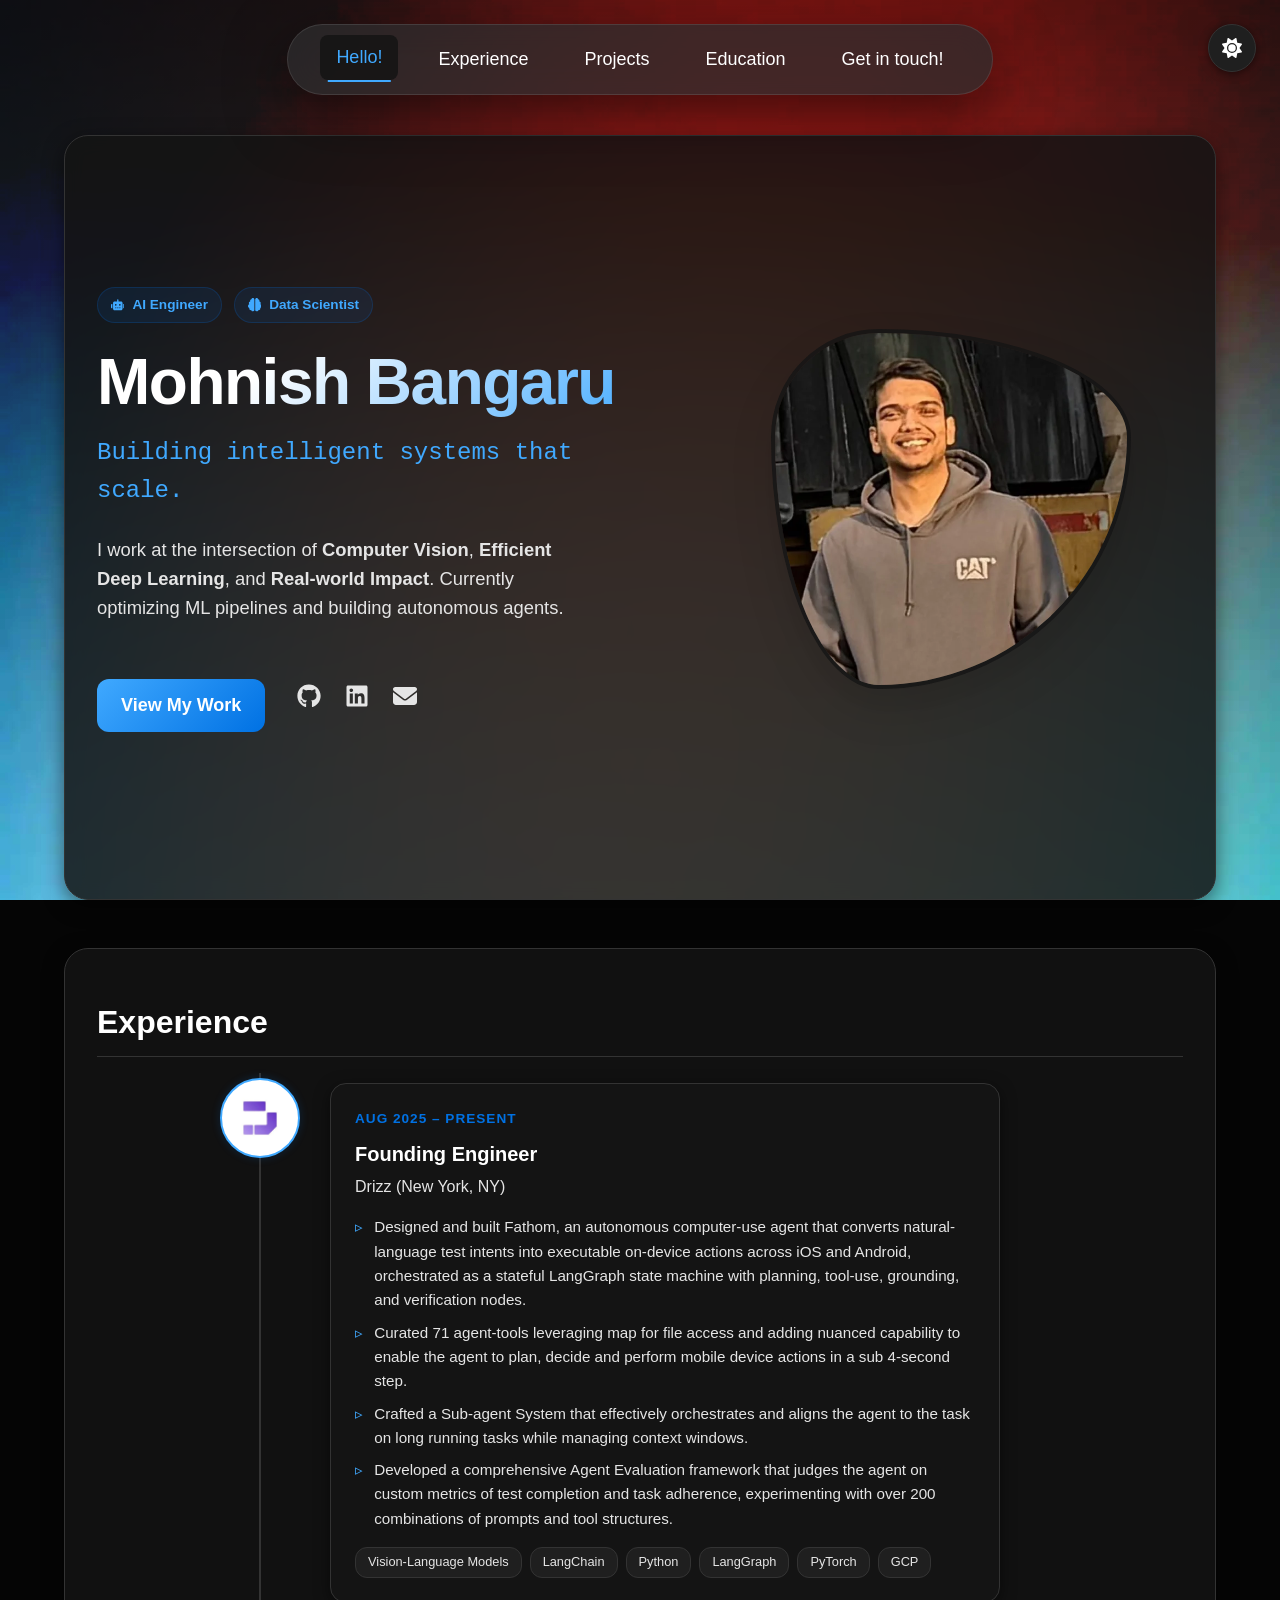
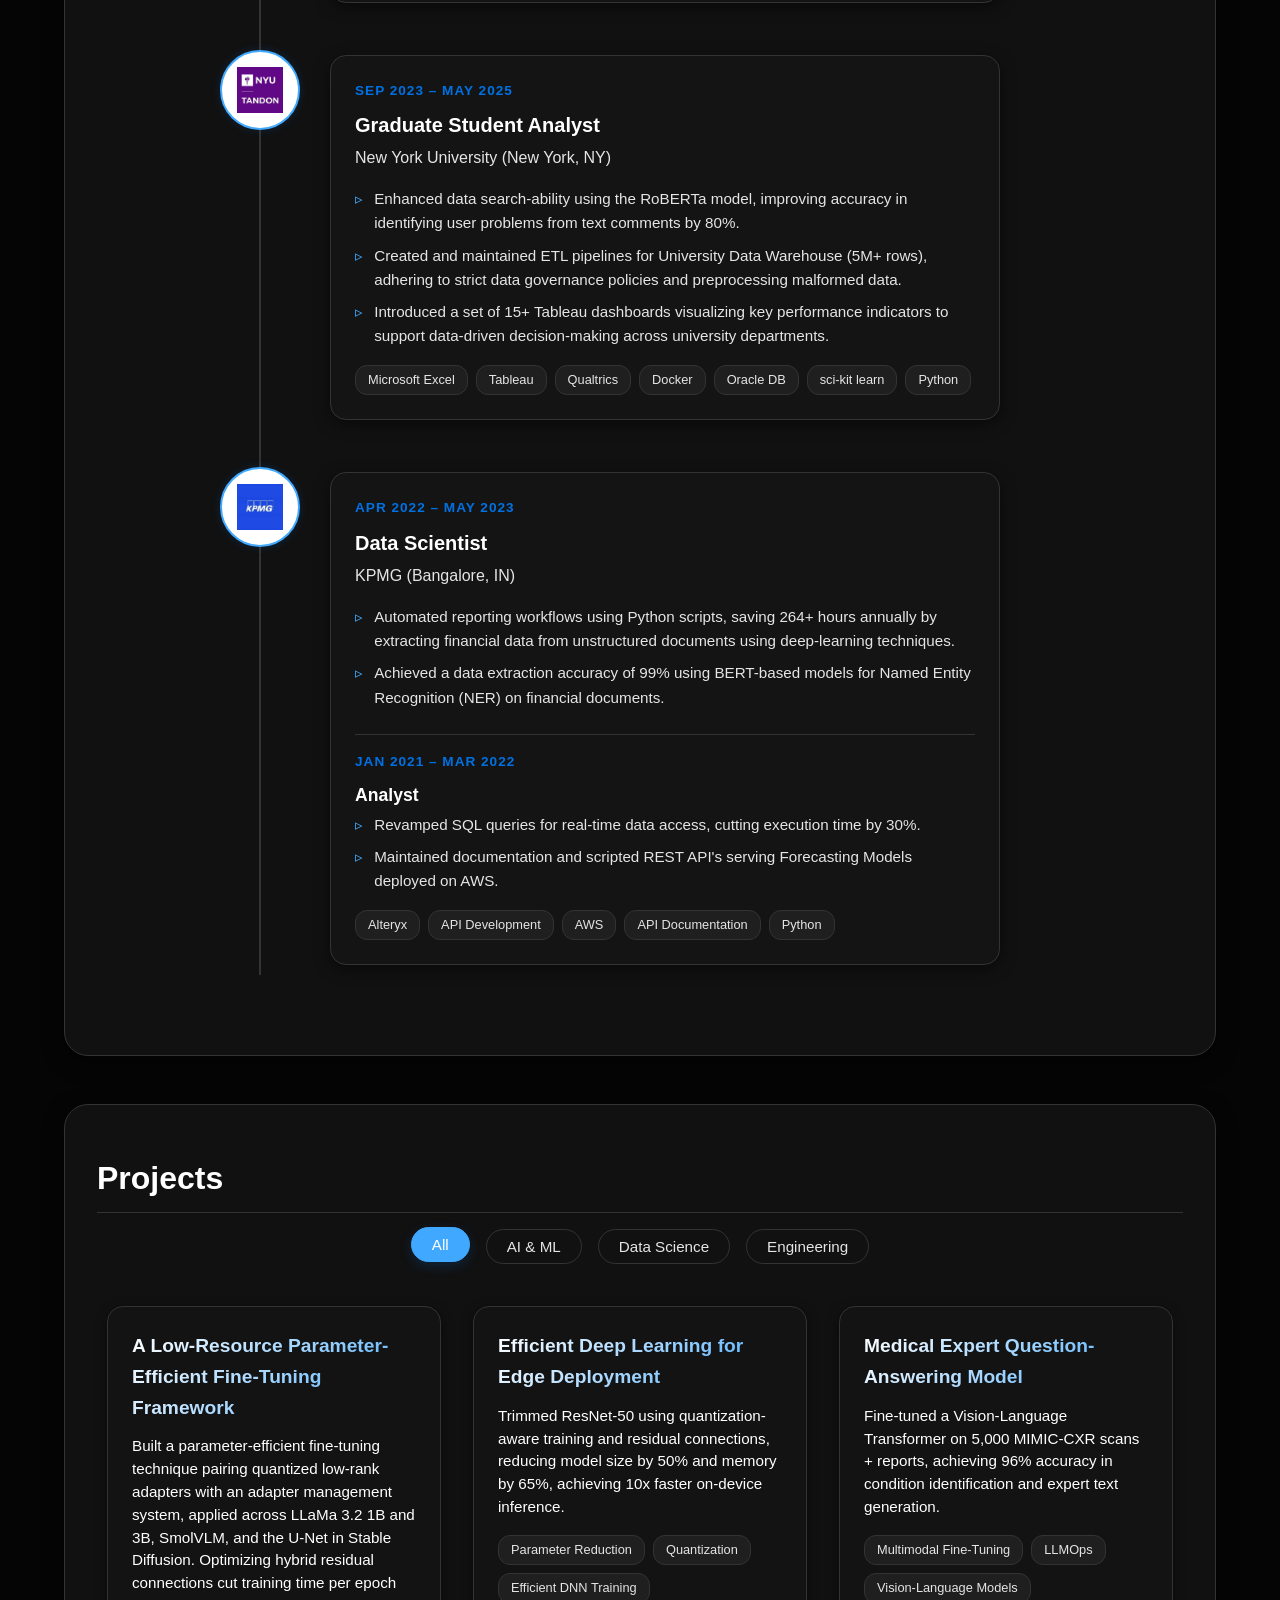
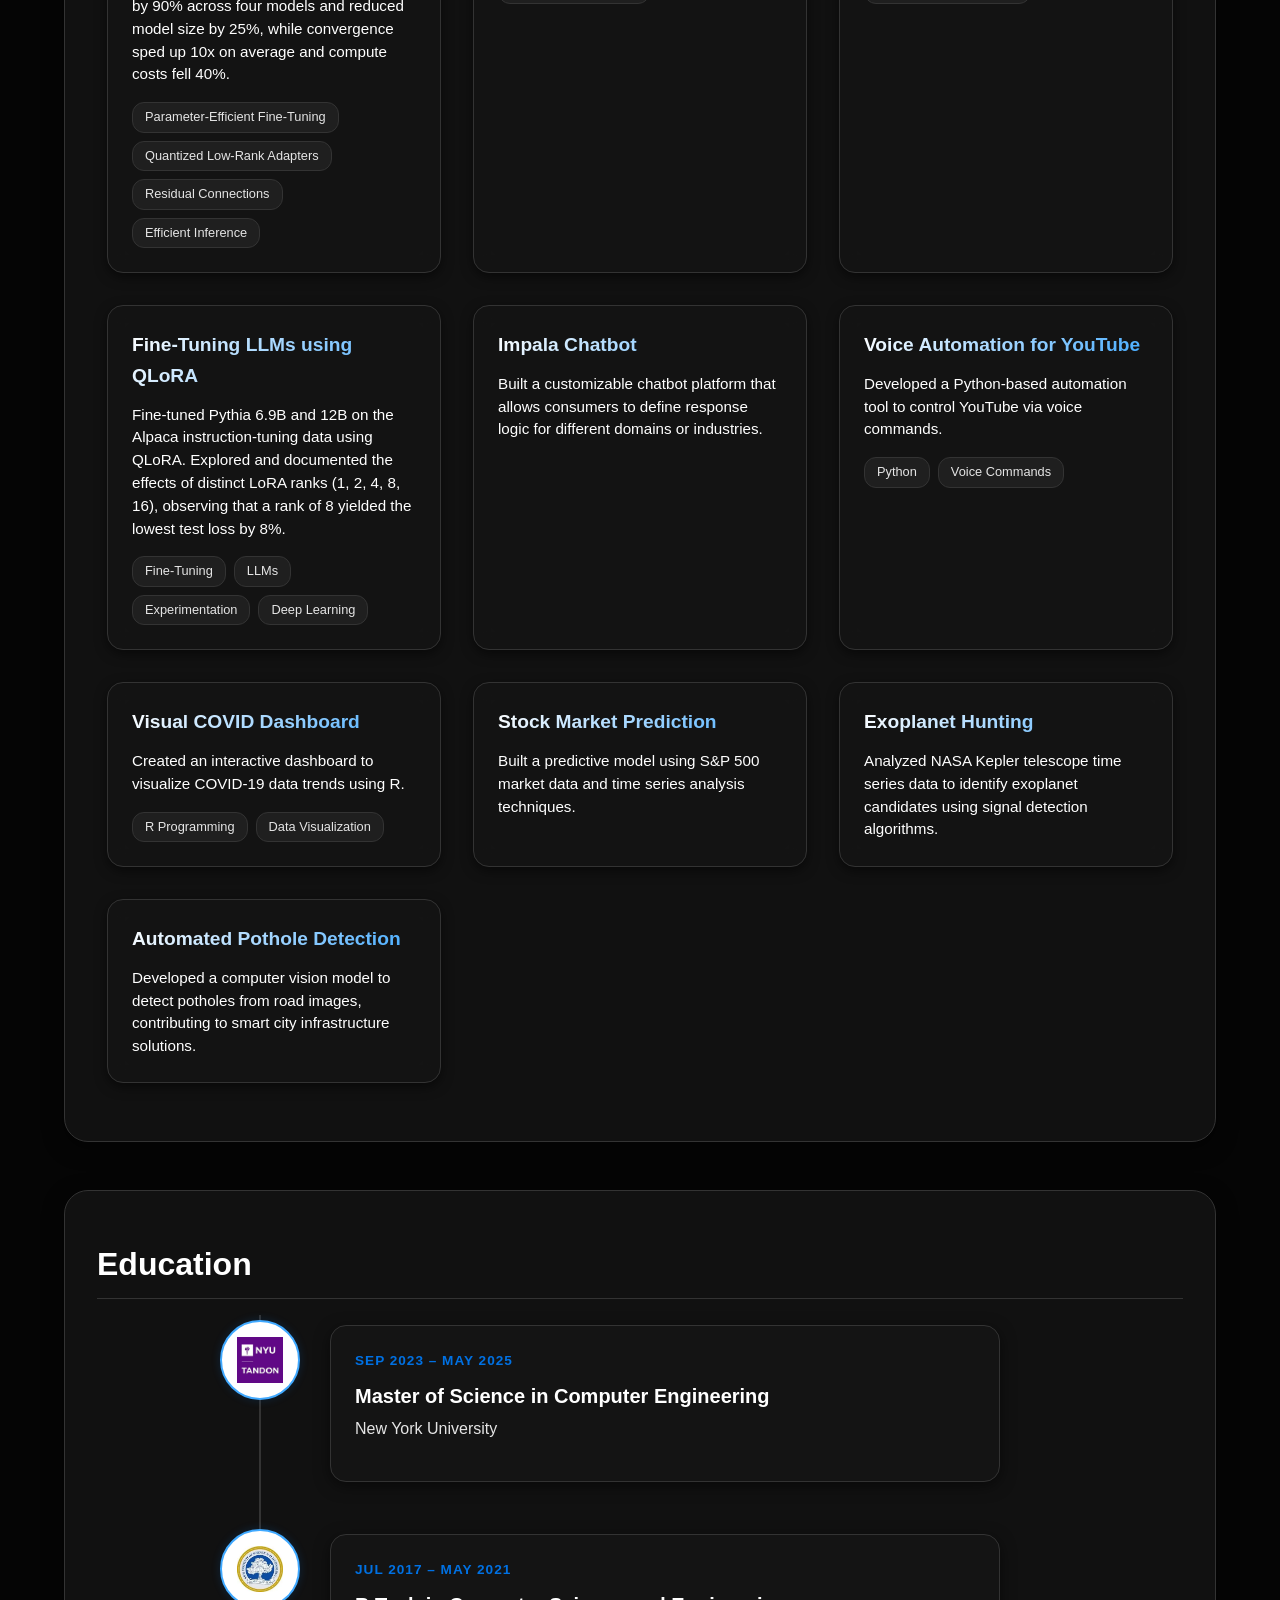
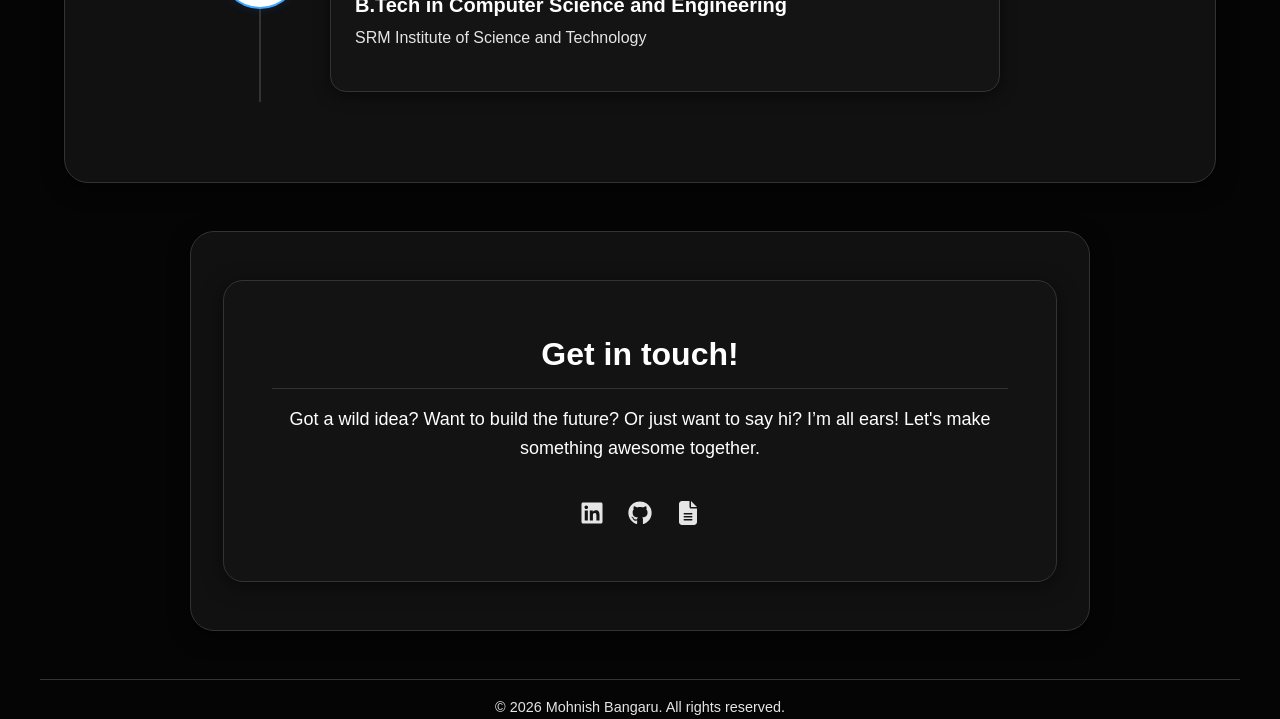
==== commit 10d636e7: "Rework nav and hero, fix projects/scroll bugs, update content from resume Layout - Move the nav abov" ====
--- a/index.html
+++ b/index.html
@@ -109,16 +109,11 @@
     Inlined to remove the render-blocking CDN stylesheet and webfont downloads.
   -->
   <svg xmlns="http://www.w3.org/2000/svg" style="display:none" aria-hidden="true">
-    <symbol id="i-docker" viewBox="0 0 640 512"><path d="M349.9 236.3h-66.1v-59.4h66.1v59.4zm0-204.3h-66.1v60.7h66.1V32zm78.2 144.8H362v59.4h66.1v-59.4zm-156.3-72.1h-66.1v60.1h66.1v-60.1zm78.1 0h-66.1v60.1h66.1v-60.1zm276.8 100c-14.4-9.7-47.6-13.2-73.1-8.4-3.3-24-16.7-44.9-41.1-63.7l-14-9.3-9.3 14c-18.4 27.8-23.4 73.6-3.7 103.8-8.7 4.7-25.8 11.1-48.4 10.7H2.4c-8.7 50.8 5.8 116.8 44 162.1 37.1 43.9 92.7 66.2 165.4 66.2 157.4 0 273.9-72.5 328.4-204.2 21.4.4 67.6.1 91.3-45.2 1.5-2.5 6.6-13.2 8.5-17.1l-13.3-8.9zm-511.1-27.9h-66v59.4h66.1v-59.4zm78.1 0h-66.1v59.4h66.1v-59.4zm78.1 0h-66.1v59.4h66.1v-59.4zm-78.1-72.1h-66.1v60.1h66.1v-60.1z"/></symbol>
     <symbol id="i-github" viewBox="0 0 496 512"><path d="M165.9 397.4c0 2-2.3 3.6-5.2 3.6-3.3.3-5.6-1.3-5.6-3.6 0-2 2.3-3.6 5.2-3.6 3-.3 5.6 1.3 5.6 3.6zm-31.1-4.5c-.7 2 1.3 4.3 4.3 4.9 2.6 1 5.6 0 6.2-2s-1.3-4.3-4.3-5.2c-2.6-.7-5.5.3-6.2 2.3zm44.2-1.7c-2.9.7-4.9 2.6-4.6 4.9.3 2 2.9 3.3 5.9 2.6 2.9-.7 4.9-2.6 4.6-4.6-.3-1.9-3-3.2-5.9-2.9zM244.8 8C106.1 8 0 113.3 0 252c0 110.9 69.8 205.8 169.5 239.2 12.8 2.3 17.3-5.6 17.3-12.1 0-6.2-.3-40.4-.3-61.4 0 0-70 15-84.7-29.8 0 0-11.4-29.1-27.8-36.6 0 0-22.9-15.7 1.6-15.4 0 0 24.9 2 38.6 25.8 21.9 38.6 58.6 27.5 72.9 20.9 2.3-16 8.8-27.1 16-33.7-55.9-6.2-112.3-14.3-112.3-110.5 0-27.5 7.6-41.3 23.6-58.9-2.6-6.5-11.1-33.3 2.6-67.9 20.9-6.5 69 27 69 27 20-5.6 41.5-8.5 62.8-8.5s42.8 2.9 62.8 8.5c0 0 48.1-33.6 69-27 13.7 34.7 5.2 61.4 2.6 67.9 16 17.7 25.8 31.5 25.8 58.9 0 96.5-58.9 104.2-114.8 110.5 9.2 7.9 17 22.9 17 46.4 0 33.7-.3 75.4-.3 83.6 0 6.5 4.6 14.4 17.3 12.1C428.2 457.8 496 362.9 496 252 496 113.3 383.5 8 244.8 8zM97.2 352.9c-1.3 1-1 3.3.7 5.2 1.6 1.6 3.9 2.3 5.2 1 1.3-1 1-3.3-.7-5.2-1.6-1.6-3.9-2.3-5.2-1zm-10.8-8.1c-.7 1.3.3 2.9 2.3 3.9 1.6 1 3.6.7 4.3-.7.7-1.3-.3-2.9-2.3-3.9-2-.6-3.6-.3-4.3.7zm32.4 35.6c-1.6 1.3-1 4.3 1.3 6.2 2.3 2.3 5.2 2.6 6.5 1 1.3-1.3.7-4.3-1.3-6.2-2.2-2.3-5.2-2.6-6.5-1zm-11.4-14.7c-1.6 1-1.6 3.6 0 5.9 1.6 2.3 4.3 3.3 5.6 2.3 1.6-1.3 1.6-3.9 0-6.2-1.4-2.3-4-3.3-5.6-2z"/></symbol>
     <symbol id="i-linkedin" viewBox="0 0 448 512"><path d="M416 32H31.9C14.3 32 0 46.5 0 64.3v383.4C0 465.5 14.3 480 31.9 480H416c17.6 0 32-14.5 32-32.3V64.3c0-17.8-14.4-32.3-32-32.3zM135.4 416H69V202.2h66.5V416zm-33.2-243c-21.3 0-38.5-17.3-38.5-38.5S80.9 96 102.2 96c21.2 0 38.5 17.3 38.5 38.5 0 21.3-17.2 38.5-38.5 38.5zm282.1 243h-66.4V312c0-24.8-.5-56.7-34.5-56.7-34.6 0-39.9 27-39.9 54.9V416h-66.4V202.2h63.7v29.2h.9c8.9-16.8 30.6-34.5 62.9-34.5 67.2 0 79.7 44.3 79.7 101.9V416z"/></symbol>
-    <symbol id="i-python" viewBox="0 0 448 512"><path d="M439.8 200.5c-7.7-30.9-22.3-54.2-53.4-54.2h-40.1v47.4c0 36.8-31.2 67.8-66.8 67.8H172.7c-29.2 0-53.4 25-53.4 54.3v101.8c0 29 25.2 46 53.4 54.3 33.8 9.9 66.3 11.7 106.8 0 26.9-7.8 53.4-23.5 53.4-54.3v-40.7H226.2v-13.6h160.2c31.1 0 42.6-21.7 53.4-54.2 11.2-33.5 10.7-65.7 0-108.6zM286.2 404c11.1 0 20.1 9.1 20.1 20.3 0 11.3-9 20.4-20.1 20.4-11 0-20.1-9.2-20.1-20.4.1-11.3 9.1-20.3 20.1-20.3zM167.8 248.1h106.8c29.7 0 53.4-24.5 53.4-54.3V91.9c0-29-24.4-50.7-53.4-55.6-35.8-5.9-74.7-5.6-106.8.1-45.2 8-53.4 24.7-53.4 55.6v40.7h106.9v13.6h-147c-31.1 0-58.3 18.7-66.8 54.2-9.8 40.7-10.2 66.1 0 108.6 7.6 31.6 25.7 54.2 56.8 54.2H101v-48.8c0-35.3 30.5-66.4 66.8-66.4zm-6.7-142.6c-11.1 0-20.1-9.1-20.1-20.3.1-11.3 9-20.4 20.1-20.4 11 0 20.1 9.2 20.1 20.4s-9 20.3-20.1 20.3z"/></symbol>
     <symbol id="i-brain" viewBox="0 0 512 512"><path d="M184 0c30.9 0 56 25.1 56 56V456c0 30.9-25.1 56-56 56c-28.9 0-52.7-21.9-55.7-50.1c-5.2 1.4-10.7 2.1-16.3 2.1c-35.3 0-64-28.7-64-64c0-7.4 1.3-14.6 3.6-21.2C21.4 367.4 0 338.2 0 304c0-31.9 18.7-59.5 45.8-72.3C37.1 220.8 32 207 32 192c0-30.7 21.6-56.3 50.4-62.6C80.8 123.9 80 118 80 112c0-29.9 20.6-55.1 48.3-62.1C131.3 21.9 155.1 0 184 0zM328 0c28.9 0 52.6 21.9 55.7 49.9c27.8 7 48.3 32.1 48.3 62.1c0 6-.8 11.9-2.4 17.4c28.8 6.2 50.4 31.9 50.4 62.6c0 15-5.1 28.8-13.8 39.7C493.3 244.5 512 272.1 512 304c0 34.2-21.4 63.4-51.6 74.8c2.3 6.6 3.6 13.8 3.6 21.2c0 35.3-28.7 64-64 64c-5.6 0-11.1-.7-16.3-2.1c-3 28.2-26.8 50.1-55.7 50.1c-30.9 0-56-25.1-56-56V56c0-30.9 25.1-56 56-56z"/></symbol>
-    <symbol id="i-database" viewBox="0 0 448 512"><path d="M448 80v48c0 44.2-100.3 80-224 80S0 172.2 0 128V80C0 35.8 100.3 0 224 0S448 35.8 448 80zM393.2 214.7c20.8-7.4 39.9-16.9 54.8-28.6V288c0 44.2-100.3 80-224 80S0 332.2 0 288V186.1c14.9 11.8 34 21.2 54.8 28.6C99.7 230.7 159.5 240 224 240s124.3-9.3 169.2-25.3zM0 346.1c14.9 11.8 34 21.2 54.8 28.6C99.7 390.7 159.5 400 224 400s124.3-9.3 169.2-25.3c20.8-7.4 39.9-16.9 54.8-28.6V432c0 44.2-100.3 80-224 80S0 476.2 0 432V346.1z"/></symbol>
     <symbol id="i-envelope" viewBox="0 0 512 512"><path d="M48 64C21.5 64 0 85.5 0 112c0 15.1 7.1 29.3 19.2 38.4L236.8 313.6c11.4 8.5 27 8.5 38.4 0L492.8 150.4c12.1-9.1 19.2-23.3 19.2-38.4c0-26.5-21.5-48-48-48H48zM0 176V384c0 35.3 28.7 64 64 64H448c35.3 0 64-28.7 64-64V176L294.4 339.2c-22.8 17.1-54 17.1-76.8 0L0 176z"/></symbol>
     <symbol id="i-file-lines" viewBox="0 0 384 512"><path d="M64 0C28.7 0 0 28.7 0 64V448c0 35.3 28.7 64 64 64H320c35.3 0 64-28.7 64-64V160H256c-17.7 0-32-14.3-32-32V0H64zM256 0V128H384L256 0zM112 256H272c8.8 0 16 7.2 16 16s-7.2 16-16 16H112c-8.8 0-16-7.2-16-16s7.2-16 16-16zm0 64H272c8.8 0 16 7.2 16 16s-7.2 16-16 16H112c-8.8 0-16-7.2-16-16s7.2-16 16-16zm0 64H272c8.8 0 16 7.2 16 16s-7.2 16-16 16H112c-8.8 0-16-7.2-16-16s7.2-16 16-16z"/></symbol>
-    <symbol id="i-fire" viewBox="0 0 448 512"><path d="M159.3 5.4c7.8-7.3 19.9-7.2 27.7 .1c27.6 25.9 53.5 53.8 77.7 84c11-14.4 23.5-30.1 37-42.9c7.9-7.4 20.1-7.4 28 .1c34.6 33 63.9 76.6 84.5 118c20.3 40.8 33.8 82.5 33.8 111.9C448 404.2 348.2 512 224 512C98.4 512 0 404.1 0 276.5c0-38.4 17.8-85.3 45.4-131.7C73.3 97.7 112.7 48.6 159.3 5.4zM225.7 416c25.3 0 47.7-7 68.8-21c42.1-29.4 53.4-88.2 28.1-134.4c-4.5-9-16-9.6-22.5-2l-25.2 29.3c-6.6 7.6-18.5 7.4-24.7-.5c-16.5-21-46-58.5-62.8-79.8c-6.3-8-18.3-8.1-24.7-.1c-33.8 42.5-50.8 69.3-50.8 99.4C112 375.4 162.6 416 225.7 416z"/></symbol>
-    <symbol id="i-link" viewBox="0 0 640 512"><path d="M579.8 267.7c56.5-56.5 56.5-148 0-204.5c-50-50-128.8-56.5-186.3-15.4l-1.6 1.1c-14.4 10.3-17.7 30.3-7.4 44.6s30.3 17.7 44.6 7.4l1.6-1.1c32.1-22.9 76-19.3 103.8 8.6c31.5 31.5 31.5 82.5 0 114L422.3 334.8c-31.5 31.5-82.5 31.5-114 0c-27.9-27.9-31.5-71.8-8.6-103.8l1.1-1.6c10.3-14.4 6.9-34.4-7.4-44.6s-34.4-6.9-44.6 7.4l-1.1 1.6C206.5 251.2 213 330 263 380c56.5 56.5 148 56.5 204.5 0L579.8 267.7zM60.2 244.3c-56.5 56.5-56.5 148 0 204.5c50 50 128.8 56.5 186.3 15.4l1.6-1.1c14.4-10.3 17.7-30.3 7.4-44.6s-30.3-17.7-44.6-7.4l-1.6 1.1c-32.1 22.9-76 19.3-103.8-8.6C74 372 74 321 105.5 289.5L217.7 177.2c31.5-31.5 82.5-31.5 114 0c27.9 27.9 31.5 71.8 8.6 103.9l-1.1 1.6c-10.3 14.4-6.9 34.4 7.4 44.6s34.4 6.9 44.6-7.4l1.1-1.6C433.5 260.8 427 182 377 132c-56.5-56.5-148-56.5-204.5 0L60.2 244.3z"/></symbol>
     <symbol id="i-moon" viewBox="0 0 384 512"><path d="M223.5 32C100 32 0 132.3 0 256S100 480 223.5 480c60.6 0 115.5-24.2 155.8-63.4c5-4.9 6.3-12.5 3.1-18.7s-10.1-9.7-17-8.5c-9.8 1.7-19.8 2.6-30.1 2.6c-96.9 0-175.5-78.8-175.5-176c0-65.8 36-123.1 89.3-153.3c6.1-3.5 9.2-10.5 7.7-17.3s-7.3-11.9-14.3-12.5c-6.3-.5-12.6-.8-19-.8z"/></symbol>
     <symbol id="i-robot" viewBox="0 0 640 512"><path d="M320 0c17.7 0 32 14.3 32 32V96H472c39.8 0 72 32.2 72 72V440c0 39.8-32.2 72-72 72H168c-39.8 0-72-32.2-72-72V168c0-39.8 32.2-72 72-72H288V32c0-17.7 14.3-32 32-32zM208 384c-8.8 0-16 7.2-16 16s7.2 16 16 16h32c8.8 0 16-7.2 16-16s-7.2-16-16-16H208zm96 0c-8.8 0-16 7.2-16 16s7.2 16 16 16h32c8.8 0 16-7.2 16-16s-7.2-16-16-16H304zm96 0c-8.8 0-16 7.2-16 16s7.2 16 16 16h32c8.8 0 16-7.2 16-16s-7.2-16-16-16H400zM264 256a40 40 0 1 0 -80 0 40 40 0 1 0 80 0zm152 40a40 40 0 1 0 0-80 40 40 0 1 0 0 80zM48 224H64V416H48c-26.5 0-48-21.5-48-48V272c0-26.5 21.5-48 48-48zm544 0c26.5 0 48 21.5 48 48v96c0 26.5-21.5 48-48 48H576V224h16z"/></symbol>
     <symbol id="i-sun" viewBox="0 0 512 512"><path d="M361.5 1.2c5 2.1 8.6 6.6 9.6 11.9L391 121l107.9 19.8c5.3 1 9.8 4.6 11.9 9.6s1.5 10.7-1.6 15.2L446.9 256l62.3 90.3c3.1 4.5 3.7 10.2 1.6 15.2s-6.6 8.6-11.9 9.6L391 391 371.1 498.9c-1 5.3-4.6 9.8-9.6 11.9s-10.7 1.5-15.2-1.6L256 446.9l-90.3 62.3c-4.5 3.1-10.2 3.7-15.2 1.6s-8.6-6.6-9.6-11.9L121 391 13.1 371.1c-5.3-1-9.8-4.6-11.9-9.6s-1.5-10.7 1.6-15.2L65.1 256 2.8 165.7c-3.1-4.5-3.7-10.2-1.6-15.2s6.6-8.6 11.9-9.6L121 121 140.9 13.1c1-5.3 4.6-9.8 9.6-11.9s10.7-1.5 15.2 1.6L256 65.1 346.3 2.8c4.5-3.1 10.2-3.7 15.2-1.6zM160 256a96 96 0 1 1 192 0 96 96 0 1 1 -192 0zm224 0a128 128 0 1 0 -256 0 128 128 0 1 0 256 0z"/></symbol>
@@ -140,6 +135,14 @@
   <div id="main-content">
 
     <!-- Hero Section -->
+    <nav>
+      <a href="#about">Hello!</a>
+      <a href="#experience">Experience</a>
+      <a href="#projects">Projects</a>
+      <a href="#education">Education</a>
+      <a href="#contact">Get in touch!</a>
+    </nav>
+
     <section id="about" class="hero-section fade-in">
       <div class="hero-content">
         <div class="hero-text">
@@ -178,30 +181,10 @@
               <img src="assets/profile.jpg" alt="Mohnish Bangaru" class="profile-img" width="320" height="320"
                 fetchpriority="high" decoding="async" />
             </picture>
-            <div class="tech-orbit">
-              <div class="tech-icon" style="--i:0" title="Python"><svg class="icon" aria-hidden="true"><use
-                    href="#i-python" /></svg></div>
-              <div class="tech-icon" style="--i:1" title="Docker"><svg class="icon" aria-hidden="true"><use
-                    href="#i-docker" /></svg></div>
-              <div class="tech-icon" style="--i:2" title="Databases"><svg class="icon" aria-hidden="true"><use
-                    href="#i-database" /></svg></div>
-              <div class="tech-icon" style="--i:3" title="PyTorch"><svg class="icon" aria-hidden="true"
-                  style="color: #EE4C2C;"><use href="#i-fire" /></svg></div>
-              <div class="tech-icon" style="--i:4" title="LangChain"><svg class="icon" aria-hidden="true"><use
-                    href="#i-link" /></svg></div>
-            </div>
           </div>
         </div>
       </div>
     </section>
-
-    <nav>
-      <a href="#about">Hello!</a>
-      <a href="#experience">Experience</a>
-      <a href="#projects">Projects</a>
-      <a href="#education">Education</a>
-      <a href="#contact">Get in touch!</a>
-    </nav>
 
     <!-- Snap Scroll Container -->
     <div id="snap-scroll">
@@ -218,22 +201,27 @@
             </div>
             <div class="timeline-content">
               <span class="timeline-date">Aug 2025 – Present</span>
-              <h3 class="timeline-title">AI Engineer</h3>
+              <h3 class="timeline-title">Founding Engineer</h3>
               <p class="timeline-company">Drizz (New York, NY)</p>
               <ul class="timeline-description">
-                <li>Built a Mobile Application Testing Agent enabling natural language testing, engineering a context
-                  caching protocol that reduced costs by 75%.</li>
-                <li>Designed a library of 14 tools leveraging VLM capabilities for precise environment interaction.</li>
-                <li>Crafted custom Agent Evaluation Frameworks using Action Alignment Score and Step Efficiency,
-                  improving testing accuracy by 90%.</li>
-                <li>Developed a test authoring module using agent-generated metadata, reducing test creation time by
-                  60%.</li>
+                <li>Designed and built Fathom, an autonomous computer-use agent that converts natural-language test
+                  intents into executable on-device actions across iOS and Android, orchestrated as a stateful LangGraph
+                  state machine with planning, tool-use, grounding, and verification nodes.</li>
+                <li>Curated 71 agent-tools leveraging map for file access and adding nuanced capability to enable the
+                  agent to plan, decide and perform mobile device actions in a sub 4-second step.</li>
+                <li>Crafted a Sub-agent System that effectively orchestrates and aligns the agent to the task on long
+                  running tasks while managing context windows.</li>
+                <li>Developed a comprehensive Agent Evaluation framework that judges the agent on custom metrics of test
+                  completion and task adherence, experimenting with over 200 combinations of prompts and tool
+                  structures.</li>
               </ul>
               <div class="skills-container" style="margin-top: 1rem;">
-                <span class="skill-tag">PyTorch</span>
                 <span class="skill-tag">Vision-Language Models</span>
                 <span class="skill-tag">LangChain</span>
                 <span class="skill-tag">Python</span>
+                <span class="skill-tag">LangGraph</span>
+                <span class="skill-tag">PyTorch</span>
+                <span class="skill-tag">GCP</span>
               </div>
             </div>
           </div>
@@ -248,11 +236,12 @@
               <h3 class="timeline-title">Graduate Student Analyst</h3>
               <p class="timeline-company">New York University (New York, NY)</p>
               <ul class="timeline-description">
-                <li>Enhanced data searchability using RoBERTa, improving user problem identification accuracy by 80%.
-                </li>
+                <li>Enhanced data search-ability using the RoBERTa model, improving accuracy in identifying user
+                  problems from text comments by 80%.</li>
                 <li>Created and maintained ETL pipelines for University Data Warehouse (5M+ rows), adhering to strict
-                  governance.</li>
-                <li>Introduced 15+ Tableau dashboards to support data-driven decision-making across departments.</li>
+                  data governance policies and preprocessing malformed data.</li>
+                <li>Introduced a set of 15+ Tableau dashboards visualizing key performance indicators to support
+                  data-driven decision-making across university departments.</li>
               </ul>
               <div class="skills-container" style="margin-top: 1rem;">
                 <span class="skill-tag">Microsoft Excel</span>
@@ -276,9 +265,10 @@
               <h3 class="timeline-title">Data Scientist</h3>
               <p class="timeline-company">KPMG (Bangalore, IN)</p>
               <ul class="timeline-description">
-                <li>Automated reporting workflows using Python scripts and deep learning, saving 264+ hours annually.
-                </li>
-                <li>Achieved 99% data extraction accuracy using BERT-based models for NER on financial documents.</li>
+                <li>Automated reporting workflows using Python scripts, saving 264+ hours annually by extracting
+                  financial data from unstructured documents using deep-learning techniques.</li>
+                <li>Achieved a data extraction accuracy of 99% using BERT-based models for Named Entity Recognition
+                  (NER) on financial documents.</li>
               </ul>
               <!-- Nested Analyst Role -->
               <div style="margin-top: 1.5rem; border-top: 1px solid var(--border-color); padding-top: 1rem;">
@@ -286,13 +276,14 @@
                 <h3 class="timeline-title" style="font-size: 1.1rem;">Analyst</h3>
                 <ul class="timeline-description">
                   <li>Revamped SQL queries for real-time data access, cutting execution time by 30%.</li>
-                  <li>Maintained documentation and scripted REST APIs for AWS-deployed forecasting models.</li>
+                  <li>Maintained documentation and scripted REST API's serving Forecasting Models deployed on AWS.</li>
                 </ul>
               </div>
               <div class="skills-container" style="margin-top: 1rem;">
                 <span class="skill-tag">Alteryx</span>
                 <span class="skill-tag">API Development</span>
                 <span class="skill-tag">AWS</span>
+                <span class="skill-tag">API Documentation</span>
                 <span class="skill-tag">Python</span>
               </div>
             </div>
@@ -319,14 +310,16 @@
           <a href="https://github.com/mohnishbangaru/quantization-residual-connections" target="_blank"
             rel="noopener noreferrer" class="project-card-link" data-category="ml">
             <div class="project-card">
-              <h3>Integrating Quantization with Residual Connections (Ongoing)</h3>
-              <p>Currently exploring the synergy between quantization-aware training and residual connection design in
-                deep neural networks. The goal is to maintain representational capacity while drastically improving
-                hardware efficiency - ideal for edge deployment.</p>
-              <div class="skills-container">
-                <span class="skill-tag">Accuracy Retention</span>
+              <h3>A Low-Resource Parameter-Efficient Fine-Tuning Framework</h3>
+              <p>Built a parameter-efficient fine-tuning technique pairing quantized low-rank adapters with an adapter
+                management system, applied across LLaMa 3.2 1B and 3B, SmolVLM, and the U-Net in Stable Diffusion.
+                Optimizing hybrid residual connections cut training time per epoch by 90% across four models and reduced
+                model size by 25%, while convergence sped up 10x on average and compute costs fell 40%.</p>
+              <div class="skills-container">
+                <span class="skill-tag">Parameter-Efficient Fine-Tuning</span>
+                <span class="skill-tag">Quantized Low-Rank Adapters</span>
+                <span class="skill-tag">Residual Connections</span>
                 <span class="skill-tag">Efficient Inference</span>
-                <span class="skill-tag">Low-Resource DNNs</span>
               </div>
             </div>
           </a>
@@ -363,8 +356,9 @@
             class="project-card-link" data-category="ml">
             <div class="project-card">
               <h3>Fine-Tuning LLMs using QLoRA</h3>
-              <p>Fine-tuned Pythia 6.9B/12B with Alpaca dataset using QLoRA and tested LoRA ranks (1–16). Achieved
-                optimal loss at rank 8 without major qualitative differences across ranks.</p>
+              <p>Fine-tuned Pythia 6.9B and 12B on the Alpaca instruction-tuning data using QLoRA. Explored and
+                documented the effects of distinct LoRA ranks (1, 2, 4, 8, 16), observing that a rank of 8 yielded the
+                lowest test loss by 8%.</p>
               <div class="skills-container">
                 <span class="skill-tag">Fine-Tuning</span>
                 <span class="skill-tag">LLMs</span>
@@ -470,15 +464,14 @@
       <section id="contact" class="fade-in slide-up">
         <div class="contact-card glass-card">
           <h2 class="typewrite">Get in touch!</h2>
-          <p>Got a wild idea? 💡 Want to build the future? 🚀 Or just want to say hi? I’m all ears! Let's make something
+          <p>Got a wild idea? Want to build the future? Or just want to say hi? I’m all ears! Let's make something
             awesome together.</p>
-          <a href="mailto:mohnishbangaru@nyu.edu" class="contact-email">mohnishbangaru@nyu.edu</a>
           <div class="social-links" style="justify-content: center;">
             <a href="https://linkedin.com/in/mohnishbangaru" target="_blank" rel="noopener noreferrer"
               aria-label="LinkedIn"><svg class="icon" aria-hidden="true"><use href="#i-linkedin" /></svg></a>
             <a href="https://github.com/mohnishbangaru" target="_blank" rel="noopener noreferrer" aria-label="GitHub">
               <svg class="icon" aria-hidden="true"><use href="#i-github" /></svg></a>
-            <a href="assets/mohnish_bangaru_ai_engineer_resume.pdf" download title="Download Resume"
+            <a href="assets/Mohnish_Bangaru_Founding_Engineer.pdf" download title="Download Resume"
               aria-label="Download resume"><svg class="icon" aria-hidden="true"><use href="#i-file-lines" /></svg></a>
           </div>
         </div>
--- a/style.css
+++ b/style.css
@@ -66,14 +66,26 @@
   box-sizing: border-box;
 }
 
-html,
-body {
+/*
+ * Only <html> may scroll.
+ *
+ * `height: 100%` + `overflow-y: scroll` used to be set on html AND body, which
+ * turned <body> into its own nested scroll container: html.scrollHeight stayed
+ * at the viewport height while body.scrollHeight grew to the full page. The
+ * page still scrolled, but window.scrollY was pinned at 0, so anything reading
+ * the window scroll position silently did nothing.
+ *
+ * overflow-y: scroll stays on html to keep the scrollbar gutter reserved and
+ * avoid a horizontal shift on short pages.
+ */
+html {
   height: 100%;
   scroll-behavior: smooth;
   overflow-y: scroll;
 }
 
 body {
+  min-height: 100%;
   font-family: -apple-system, BlinkMacSystemFont, 'Segoe UI', Roboto, Helvetica, Arial, sans-serif;
   color: var(--text-primary);
   font-size: 18px;
@@ -209,8 +221,8 @@
 
 /* Section styling (scroll snap + content fit) */
 section {
-  scroll-snap-align: start;
-  scroll-margin-top: 3rem;
+  /* Clears the sticky nav, which now sits above the hero. */
+  scroll-margin-top: 7rem;
   margin: 3rem auto;
   padding: 3rem 2rem;
   width: 90%;
@@ -382,7 +394,7 @@
   transform: translateY(-3px);
 }
 
-/* Hero Image & Tech Orbit */
+/* Hero Image */
 .hero-image-container {
   display: flex;
   justify-content: center;
@@ -391,8 +403,9 @@
 
 .image-wrapper {
   position: relative;
-  width: 320px;
-  height: 320px;
+  /* Larger now that no orbit ring needs clearance around it. */
+  width: 360px;
+  height: 360px;
 }
 
 .profile-img {
@@ -404,144 +417,6 @@
   box-shadow: 0 20px 40px rgba(0, 0, 0, 0.15);
   animation: morph 8s ease-in-out infinite;
   border: 4px solid var(--card-bg);
-}
-
-/* Atomic Gyroscope Animation */
-.tech-orbit {
-  position: absolute;
-  top: 50%;
-  left: 50%;
-  width: 140%;
-  height: 140%;
-  transform: translate(-50%, -50%);
-  pointer-events: none;
-}
-
-.tech-icon {
-  /*
-   * Orbit radius as a custom property. The per-icon rules below are
-   * `.tech-icon:nth-child(n)`, which outranks a plain `.tech-icon` override in
-   * a media query — so a hard-coded radius there is silently ignored. Custom
-   * properties inherit by cascade order instead, letting the mobile block
-   * below actually change the radius.
-   */
-  --orbit-r: 160px;
-  position: absolute;
-  width: 50px;
-  height: 50px;
-  background: var(--card-bg);
-  border-radius: 50%;
-  display: flex;
-  align-items: center;
-  justify-content: center;
-  font-size: 1.5rem;
-  color: var(--accent-primary);
-  box-shadow: 0 4px 15px var(--shadow-color);
-  border: 1px solid var(--border-color);
-  /* Atomic Pulse Animation */
-  top: 50%;
-  left: 50%;
-  animation: orbitFloat 8s infinite linear;
-}
-
-/* Individual offsets for atomic look */
-/* Python */
-.tech-icon:nth-child(1) {
-  animation-duration: 8s;
-  transform: rotate(0deg) translateX(var(--orbit-r)) rotate(0deg);
-}
-
-/* Docker */
-.tech-icon:nth-child(2) {
-  animation-duration: 12s;
-  transform: rotate(72deg) translateX(var(--orbit-r)) rotate(-72deg);
-}
-
-/* DB */
-.tech-icon:nth-child(3) {
-  animation-duration: 10s;
-  transform: rotate(144deg) translateX(var(--orbit-r)) rotate(-144deg);
-}
-
-/* PyTorch */
-.tech-icon:nth-child(4) {
-  animation-duration: 15s;
-  transform: rotate(216deg) translateX(var(--orbit-r)) rotate(-216deg);
-}
-
-/* LangChain */
-.tech-icon:nth-child(5) {
-  animation-duration: 9s;
-  transform: rotate(288deg) translateX(var(--orbit-r)) rotate(-288deg);
-}
-
-
-/* Add swirling rings for "Atomic" feel */
-.tech-orbit::before,
-.tech-orbit::after {
-  content: '';
-  position: absolute;
-  top: 50%;
-  left: 50%;
-  border-radius: 50%;
-  border: 1px solid var(--accent-primary);
-  opacity: 0.2;
-  transform: translate(-50%, -50%);
-}
-
-.tech-orbit::before {
-  width: 100%;
-  height: 100%;
-  animation: spinRing3D 10s linear infinite;
-}
-
-.tech-orbit::after {
-  width: 80%;
-  height: 80%;
-  border-color: var(--accent-secondary);
-  animation: spinRing3DRev 15s linear infinite;
-}
-
-@keyframes spinRing3D {
-  0% {
-    transform: translate(-50%, -50%) rotate(0deg) scaleY(0.5);
-  }
-
-  50% {
-    transform: translate(-50%, -50%) rotate(180deg) scaleY(1);
-  }
-
-  100% {
-    transform: translate(-50%, -50%) rotate(360deg) scaleY(0.5);
-  }
-}
-
-@keyframes spinRing3DRev {
-  0% {
-    transform: translate(-50%, -50%) rotate(360deg) scaleX(0.5);
-  }
-
-  50% {
-    transform: translate(-50%, -50%) rotate(180deg) scaleX(1);
-  }
-
-  100% {
-    transform: translate(-50%, -50%) rotate(0deg) scaleX(0.5);
-  }
-}
-
-@keyframes orbitFloat {
-  0% {
-    margin-top: 0;
-  }
-
-  50% {
-    margin-top: -20px;
-  }
-
-  100% {
-    margin-top: 0;
-  }
 }
 
 @keyframes morph {
@@ -745,12 +620,17 @@
   }
 }
 
+/*
+ * Scroll snapping removed.
+ *
+ * `scroll-snap-type: y mandatory` forces the scroll position to a section
+ * start, but Experience (1650px) and Projects (1456px) are both far taller
+ * than a typical viewport. Mandatory snapping made it impossible to rest the
+ * scroll inside them — the browser kept yanking back to a section boundary,
+ * so scrolling through the project grid fought the user the whole way.
+ */
 #snap-scroll {
-  scroll-snap-type: y mandatory;
-}
-
-#snap-scroll section {
-  scroll-snap-align: start;
+  scroll-snap-type: none;
 }
 
 /* Filter Buttons */
@@ -950,6 +830,16 @@
   font-weight: 500;
   color: var(--text-secondary);
   margin-bottom: 1rem;
+}
+
+/*
+ * The custom '▹' marker below is drawn with ::before, so the native list
+ * marker has to be switched off — otherwise every item renders two bullets.
+ * The global `* { padding: 0 }` reset hid this on some browsers by pulling the
+ * native marker outside the visible box, but it still painted.
+ */
+.timeline-description {
+  list-style: none;
 }
 
 .timeline-description li {
@@ -1003,11 +893,8 @@
 }
 
 /* Disable self-hover on the inner card to prevent conflict/flicker */
-.project-card-link .project-card:hover {
-  transform: none;
-  box-shadow: 0 4px 20px var(--shadow-color);
-  border-color: var(--border-color);
-}
+/* The lift above is driven by the parent link only; the card must not define
+   its own :hover or the two rules cancel out at equal specificity. */
 
 .project-card h3 {
   font-size: 1.3rem;
@@ -1062,7 +949,12 @@
   max-width: 900px;
 }
 
-/* Disable hover effect for contact section and inner card */
+/*
+ * Disable the section-level hover lift where it fights inner content.
+ * On #projects, scaling the whole section by 1.02 shifted every card under the
+ * pointer, which toggled the card's own hover state and made the grid jitter.
+ */
+#projects:hover,
 #contact:hover,
 #contact .contact-card:hover {
   transform: none !important;
@@ -1075,18 +967,9 @@
   text-align: center;
 }
 
-.contact-email {
-  font-size: 1.5rem;
-  font-weight: 700;
-  color: var(--accent-primary);
-  text-decoration: none;
-  margin: 1.5rem 0;
-  display: block;
-  transition: transform 0.3s ease;
-}
-
-.contact-email:hover {
-  transform: scale(1.05);
+/* The removed email link used to supply this gap above the icons. */
+.contact-card .social-links {
+  margin-top: 2rem;
 }
 
 /* Scroll Indicator */
@@ -1157,13 +1040,49 @@
 
 /* Mobile Responsiveness */
 @media (max-width: 768px) {
+  /*
+   * The nav leads the page now, so it has to stay thin. Wrapping five links at
+   * phone width cost three rows and ~200px before the hero. Keep it to one row
+   * and let it scroll sideways if the labels do not fit.
+   */
   nav {
-    flex-wrap: wrap;
-    gap: 0.5rem;
-    padding: 0.75rem 1.25rem;
-    width: 90%;
-    margin-top: 1rem;
-    top: 1rem;
+    flex-wrap: nowrap;
+    overflow-x: auto;
+    overscroll-behavior-x: contain;
+    scrollbar-width: none;
+    -ms-overflow-style: none;
+    justify-content: flex-start;
+    gap: 0;
+    padding: 0.35rem 0.4rem;
+    /* fit-content so the pill hugs the links and stays centred when they fit,
+       and falls back to scrolling only on very narrow screens. */
+    width: fit-content;
+    max-width: 96%;
+    margin: 0.75rem auto;
+    top: 0.75rem;
+  }
+
+  nav::-webkit-scrollbar {
+    display: none;
+  }
+
+  /*
+   * The nav pill now spans most of the width at the top, where it collided
+   * with the fixed theme toggle. Drop the toggle to the bottom-right, which
+   * also puts it in easy thumb reach.
+   */
+  #theme-toggle {
+    top: auto;
+    bottom: 1.25rem;
+    right: 1.25rem;
+    width: 44px;
+    height: 44px;
+  }
+
+  nav a {
+    padding: 0.35rem 0.4rem;
+    font-size: 0.78rem;
+    white-space: nowrap;
   }
 
   header {
@@ -1215,61 +1134,35 @@
     order: 1;
   }
 
-  /*
-   * Shrink the portrait so the photo plus the full orbit ring fits inside the
-   * section's content box on a phone. At 390px the content box is ~322px, and
-   * the desktop sizing (320px photo + 160px orbit radius) put the outermost
-   * icons ~15px past the screen edge, where they were clipped.
-   */
+  .image-wrapper {
+    width: 280px;
+    height: 280px;
+  }
+
+
+
+
+  .project-grid {
+    grid-template-columns: 1fr;
+  }
+}
+
+/* Narrow phones (iPhone SE and similar, 320px). */
+@media (max-width: 380px) {
+  nav {
+    padding: 0.3rem 0.15rem;
+  }
+
+  nav a {
+    padding: 0.3rem 0.27rem;
+    font-size: 0.68rem;
+  }
+
   .image-wrapper {
     width: 240px;
     height: 240px;
   }
 
-  .tech-orbit {
-    width: 100%;
-    height: 100%;
-    /* Simplify for mobile */
-    animation: none;
-  }
-
-  .tech-orbit::before,
-  .tech-orbit::after {
-    display: none;
-    /* Hide complex rings on mobile */
-  }
-
-  .tech-icon {
-    /* 2 x (125 + 22) = 294px total, comfortably inside the content box. */
-    --orbit-r: 125px;
-    width: 44px;
-    height: 44px;
-    font-size: 1.25rem;
-    animation: none;
-  }
-
-  .project-grid {
-    grid-template-columns: 1fr;
-  }
-}
-
-/*
- * Narrow phones (iPhone SE and similar, 320px). The content box is only ~256px
- * wide here, so the portrait and its orbit need another step down.
- */
-@media (max-width: 380px) {
-  .image-wrapper {
-    width: 200px;
-    height: 200px;
-  }
-
-  .tech-icon {
-    /* 2 x (100 + 20) = 240px, inside the ~256px content box. */
-    --orbit-r: 100px;
-    width: 40px;
-    height: 40px;
-    font-size: 1.1rem;
-  }
 
   .gradient-text {
     font-size: 2.1rem;
@@ -1296,16 +1189,7 @@
   /* Ensure no external margins */
 }
 
-.project-card::before {
-  content: '';
-  position: absolute;
-  top: 0;
-  left: -100%;
-  width: 100%;
-  height: 100%;
-  background: linear-gradient(90deg, transparent, rgba(255, 255, 255, 0.1), transparent);
-  transition: left 0.5s ease;
-}
+
 
 /* Project card hover effects are handled by the parent link. */
 
@@ -1348,7 +1232,6 @@
   }
 
   /* Purely decorative motion — no final state to preserve. */
-  .tech-icon,
   .profile-img,
   .logo-ring,
   .logo-ring::before,
